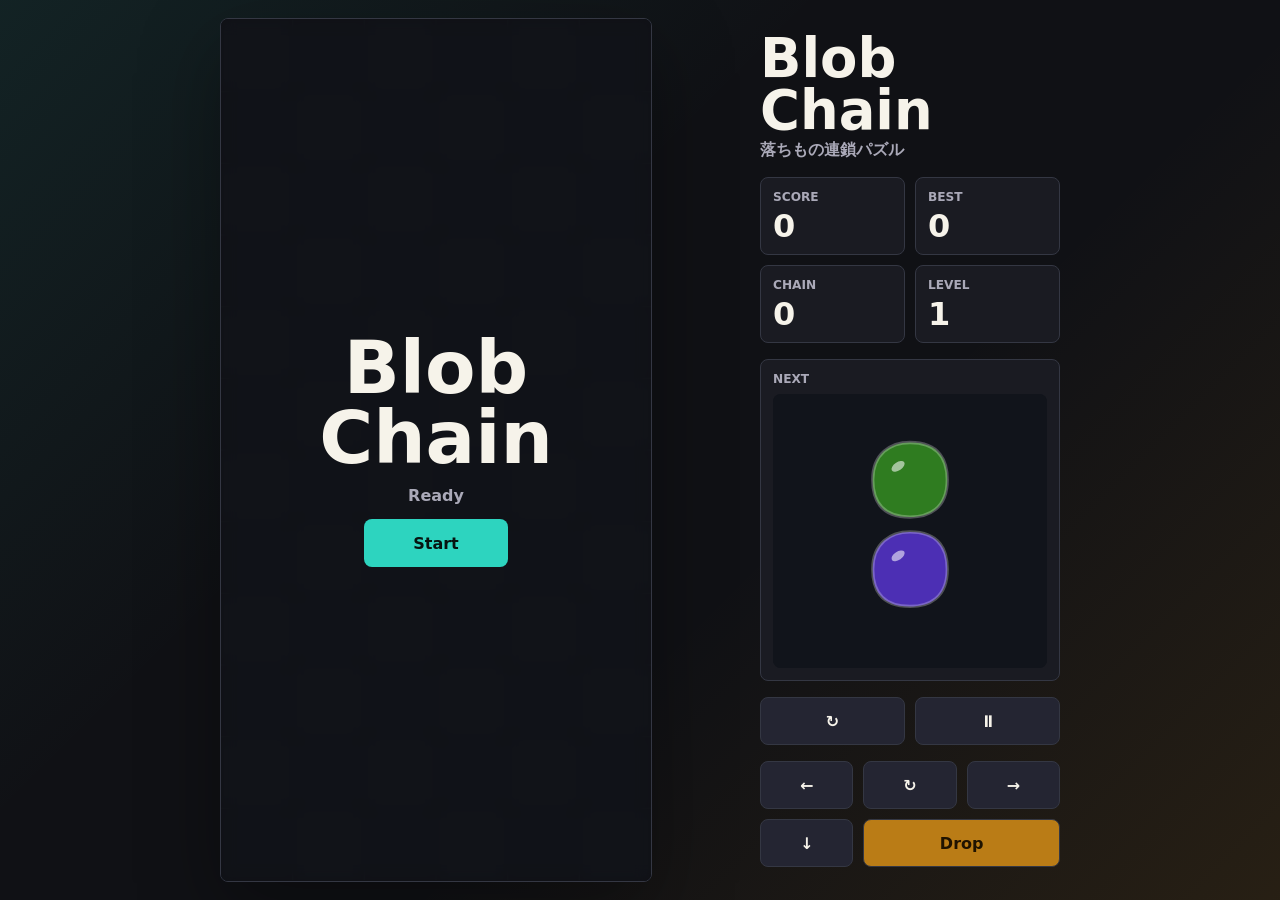
==== index.html @ 13fcfa77 "Create Blob Chain browser game" ====
<!doctype html>
<html lang="ja">
  <head>
    <meta charset="utf-8">
    <meta name="viewport" content="width=device-width, initial-scale=1">
    <title>Blob Chain</title>
    <meta
      name="description"
      content="A browser-based falling color chain puzzle game."
    >
    <link rel="stylesheet" href="styles.css">
  </head>
  <body>
    <main class="app-shell">
      <section class="game-stage" aria-label="Blob Chain play field">
        <canvas id="gameCanvas" width="720" height="1440"></canvas>
        <div id="statusOverlay" class="status-overlay">
          <strong id="statusTitle">Blob Chain</strong>
          <span id="statusText">Ready</span>
          <button class="primary-action" type="button" data-action="start">
            Start
          </button>
        </div>
      </section>

      <aside class="hud" aria-label="Game status">
        <header class="brand">
          <h1>Blob Chain</h1>
          <p>落ちもの連鎖パズル</p>
        </header>

        <section class="stat-grid" aria-label="Score board">
          <div>
            <span>Score</span>
            <strong id="scoreValue">0</strong>
          </div>
          <div>
            <span>Best</span>
            <strong id="bestValue">0</strong>
          </div>
          <div>
            <span>Chain</span>
            <strong id="chainValue">0</strong>
          </div>
          <div>
            <span>Level</span>
            <strong id="levelValue">1</strong>
          </div>
        </section>

        <section class="next-panel" aria-label="Next pair">
          <span>Next</span>
          <canvas id="nextCanvas" width="220" height="220"></canvas>
        </section>

        <section class="tool-row" aria-label="Game actions">
          <button type="button" data-action="restart" title="New game" aria-label="New game">
            &#8635;
          </button>
          <button type="button" data-action="pause" title="Pause" aria-label="Pause">
            &#9208;
          </button>
        </section>

        <section class="touch-pad" aria-label="Touch controls">
          <button type="button" data-action="left" title="Left" aria-label="Left">
            &#8592;
          </button>
          <button type="button" data-action="rotate" title="Rotate" aria-label="Rotate">
            &#8635;
          </button>
          <button type="button" data-action="right" title="Right" aria-label="Right">
            &#8594;
          </button>
          <button type="button" data-action="soft" title="Down" aria-label="Down">
            &#8595;
          </button>
          <button class="wide" type="button" data-action="drop" title="Drop" aria-label="Drop">
            Drop
          </button>
        </section>
      </aside>
    </main>

    <script src="game.js" defer></script>
  </body>
</html>
---- styles.css ----
:root {
  color-scheme: dark;
  --bg: #101115;
  --panel: #1a1b22;
  --panel-strong: #242532;
  --line: #343743;
  --text: #f6f3ea;
  --muted: #aaa9b8;
  --accent: #2dd4bf;
  --accent-2: #f59e0b;
  --danger: #ef476f;
  font-family:
    Inter, ui-sans-serif, system-ui, -apple-system, BlinkMacSystemFont, "Segoe UI",
    sans-serif;
}

* {
  box-sizing: border-box;
}

html,
body {
  min-height: 100%;
}

body {
  margin: 0;
  min-height: 100vh;
  display: grid;
  place-items: center;
  overflow-x: hidden;
  background:
    linear-gradient(135deg, rgba(45, 212, 191, 0.09), transparent 38%),
    linear-gradient(315deg, rgba(245, 158, 11, 0.1), transparent 40%),
    var(--bg);
  color: var(--text);
}

button {
  border: 1px solid var(--line);
  border-radius: 8px;
  background: var(--panel-strong);
  color: var(--text);
  font: inherit;
  font-weight: 800;
  min-height: 48px;
  cursor: pointer;
  transition:
    border-color 140ms ease,
    background 140ms ease,
    transform 140ms ease;
  touch-action: manipulation;
}

button:hover {
  border-color: var(--accent);
  background: #2c2f3d;
}

button:active {
  transform: translateY(1px) scale(0.99);
}

button:focus-visible {
  outline: 3px solid rgba(45, 212, 191, 0.48);
  outline-offset: 2px;
}

.app-shell {
  width: min(1100px, calc(100vw - 28px));
  min-height: min(760px, calc(100vh - 28px));
  display: grid;
  grid-template-columns: minmax(300px, 520px) minmax(230px, 300px);
  gap: 20px;
  align-items: center;
  justify-content: center;
  padding: 16px 0;
}

.game-stage {
  position: relative;
  width: min(520px, 100%, calc((100vh - 36px) / 2));
  aspect-ratio: 6 / 12;
  border: 1px solid var(--line);
  border-radius: 8px;
  overflow: hidden;
  background: #11141b;
  box-shadow: 0 28px 80px rgba(0, 0, 0, 0.34);
}

#gameCanvas {
  display: block;
  width: 100%;
  height: 100%;
}

.status-overlay {
  position: absolute;
  inset: 0;
  display: grid;
  align-content: center;
  justify-items: center;
  gap: 14px;
  padding: 28px;
  background: rgba(16, 17, 21, 0.72);
  backdrop-filter: blur(8px);
  text-align: center;
}

.status-overlay.is-hidden {
  opacity: 0;
  pointer-events: none;
}

.status-overlay strong {
  font-size: clamp(2.2rem, 7vw, 4.6rem);
  line-height: 0.95;
  letter-spacing: 0;
}

.status-overlay span {
  color: var(--muted);
  font-weight: 700;
}

.primary-action {
  min-width: 144px;
  padding: 0 22px;
  background: var(--accent);
  border-color: transparent;
  color: #071411;
}

.primary-action:hover {
  background: #5eead4;
  border-color: transparent;
}

.hud {
  display: grid;
  gap: 16px;
}

.brand {
  display: grid;
  gap: 4px;
}

.brand h1 {
  margin: 0;
  font-size: clamp(2rem, 5vw, 3.4rem);
  line-height: 0.95;
  letter-spacing: 0;
}

.brand p {
  margin: 0;
  color: var(--muted);
  font-weight: 700;
}

.stat-grid {
  display: grid;
  grid-template-columns: repeat(2, minmax(0, 1fr));
  gap: 10px;
}

.stat-grid div,
.next-panel {
  border: 1px solid var(--line);
  border-radius: 8px;
  background: var(--panel);
}

.stat-grid div {
  display: grid;
  gap: 6px;
  min-height: 78px;
  padding: 12px;
}

.stat-grid span,
.next-panel > span {
  color: var(--muted);
  font-size: 0.76rem;
  font-weight: 900;
  text-transform: uppercase;
}

.stat-grid strong {
  align-self: end;
  min-width: 0;
  overflow-wrap: anywhere;
  font-size: clamp(1.4rem, 4vw, 2rem);
  line-height: 1;
}

.next-panel {
  display: grid;
  gap: 8px;
  padding: 12px;
}

#nextCanvas {
  width: 100%;
  height: auto;
  aspect-ratio: 1 / 1;
  border-radius: 8px;
  background: #11141b;
}

.tool-row,
.touch-pad {
  display: grid;
  gap: 10px;
}

.tool-row {
  grid-template-columns: repeat(2, minmax(0, 1fr));
}

.touch-pad {
  grid-template-columns: repeat(3, minmax(0, 1fr));
}

.touch-pad .wide {
  grid-column: span 2;
  background: color-mix(in srgb, var(--accent-2) 72%, var(--panel-strong));
  color: #1f1300;
}

@media (max-width: 820px) {
  body {
    align-items: start;
  }

  .app-shell {
    width: min(100vw - 20px, 560px);
    min-height: auto;
    grid-template-columns: 1fr;
    gap: 14px;
    padding: 10px 0 18px;
  }

  .game-stage {
    justify-self: center;
    width: min(100%, 420px, calc(72vh / 2));
  }

  .hud {
    grid-template-columns: 1fr 1fr;
    align-items: start;
  }

  .brand,
  .next-panel,
  .touch-pad {
    grid-column: 1 / -1;
  }
}

@media (max-width: 460px) {
  .app-shell {
    width: calc(100vw - 14px);
  }

  .hud {
    grid-template-columns: 1fr;
  }

  .stat-grid {
    grid-template-columns: repeat(4, minmax(0, 1fr));
    gap: 6px;
  }

  .stat-grid div {
    min-height: 66px;
    padding: 9px;
  }

  .stat-grid strong {
    font-size: 1.18rem;
  }
}
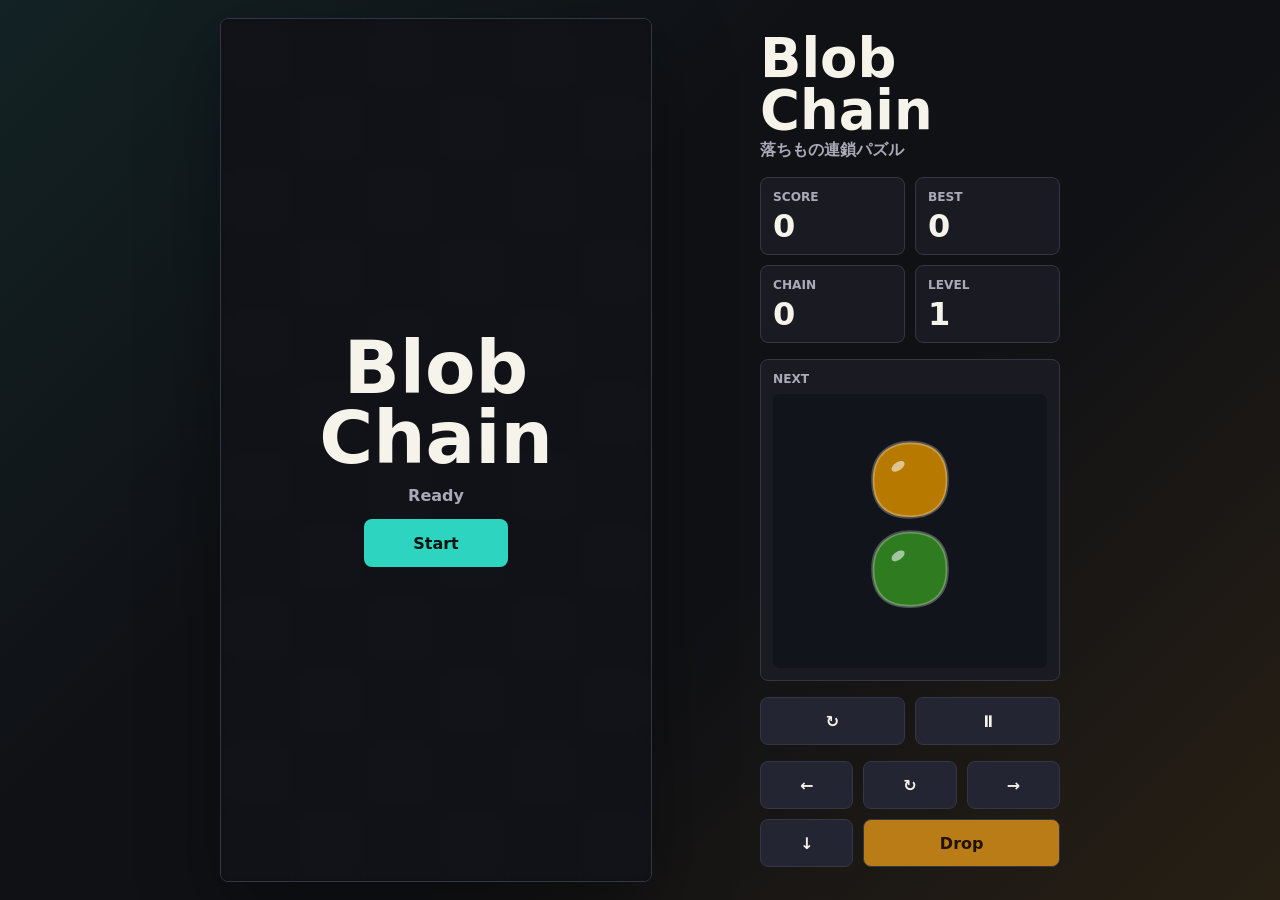
==== commit 3354cdbf: "Add favicon for deployed game" ====
--- a/index.html
+++ b/index.html
@@ -7,6 +7,10 @@
     <meta
       name="description"
       content="A browser-based falling color chain puzzle game."
+    >
+    <link
+      rel="icon"
+      href="data:image/svg+xml,%3Csvg xmlns='http://www.w3.org/2000/svg' viewBox='0 0 64 64'%3E%3Ccircle cx='32' cy='32' r='26' fill='%232dd4bf'/%3E%3Ccircle cx='23' cy='22' r='7' fill='%23fff' fill-opacity='.7'/%3E%3C/svg%3E"
     >
     <link rel="stylesheet" href="styles.css">
   </head>
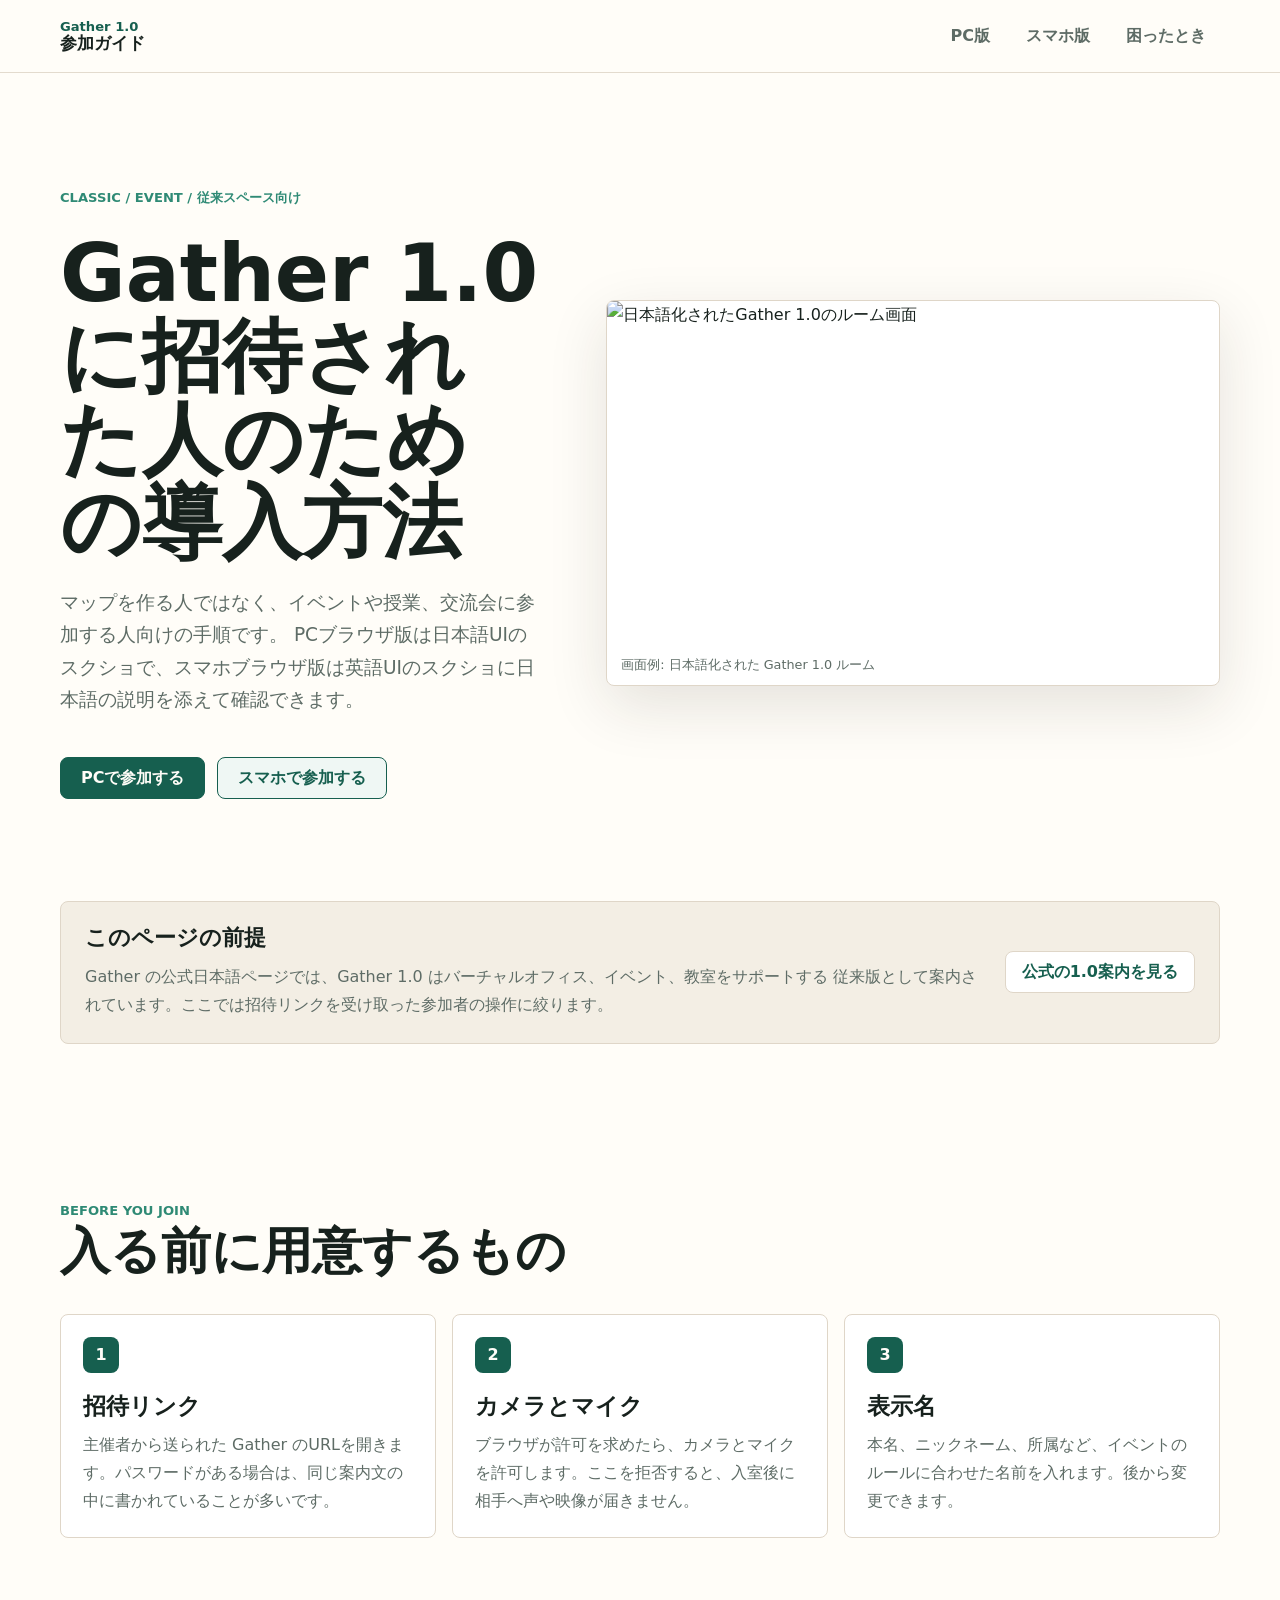
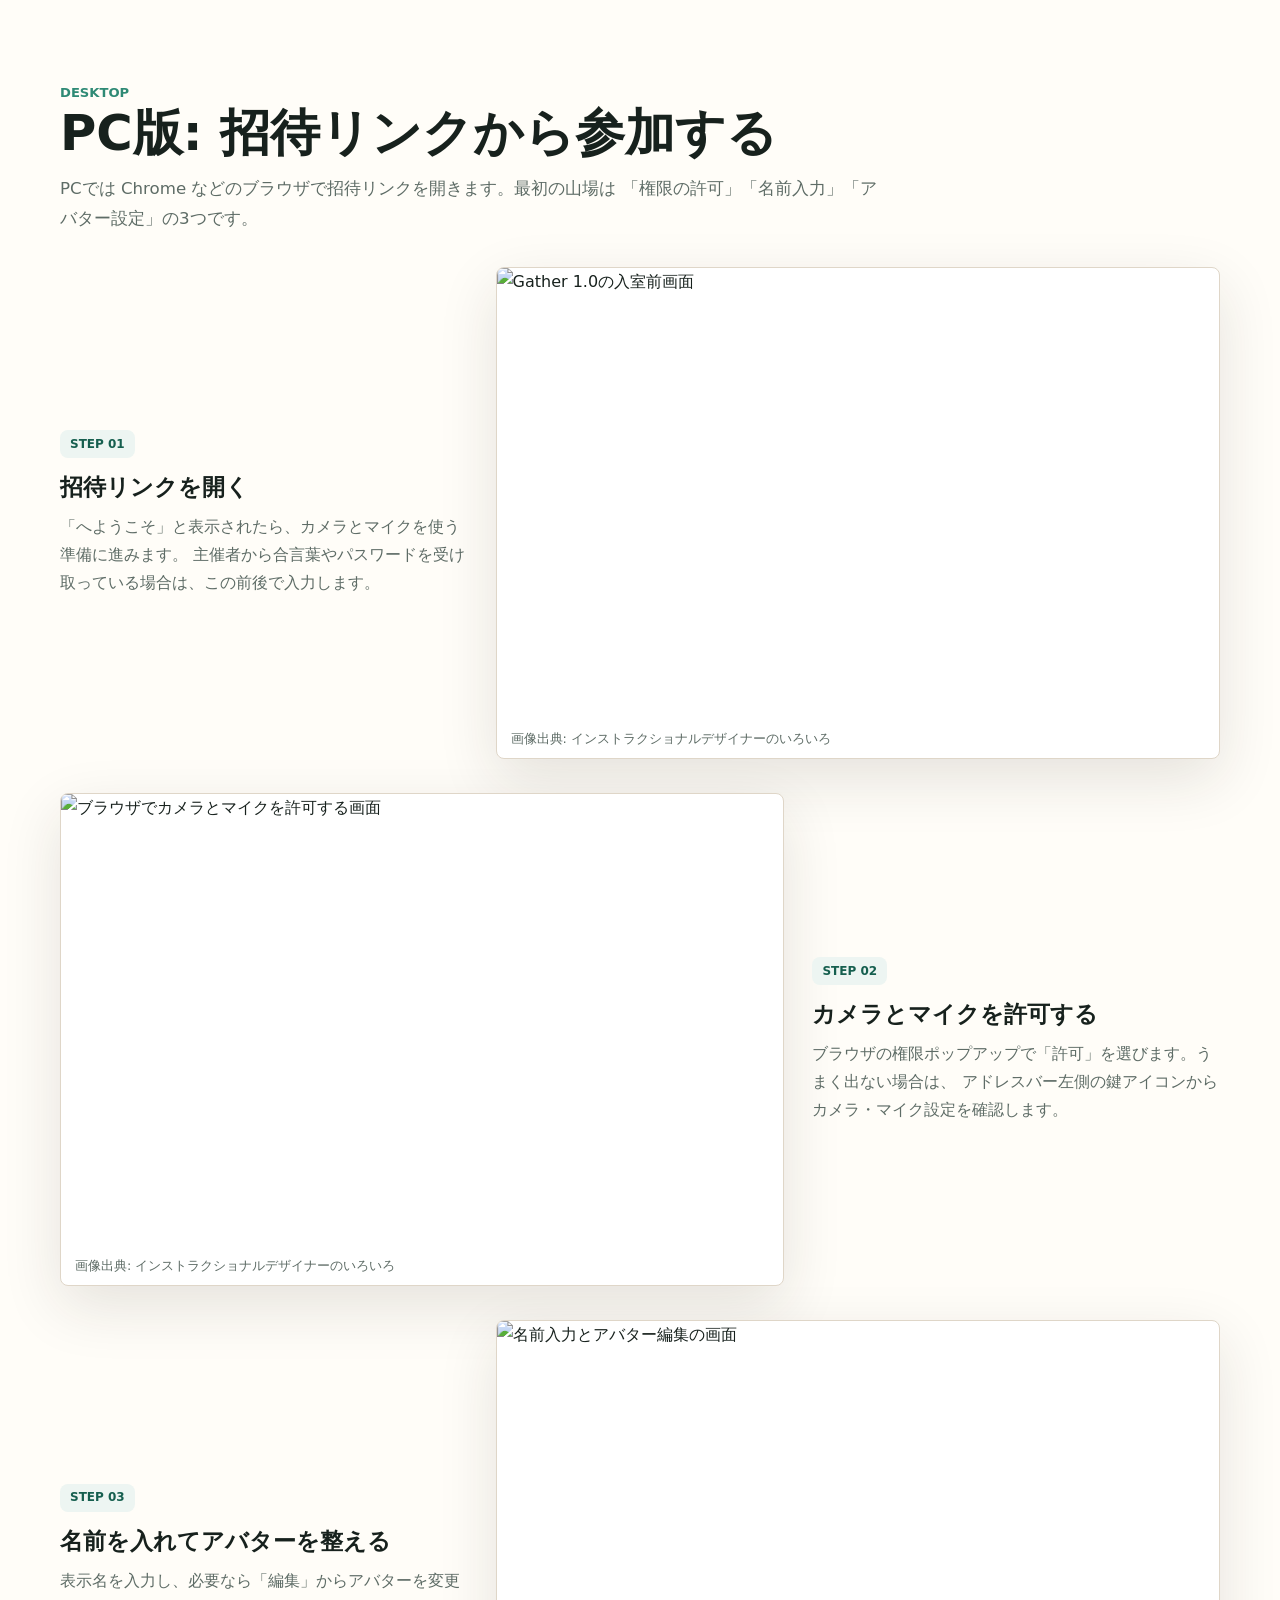
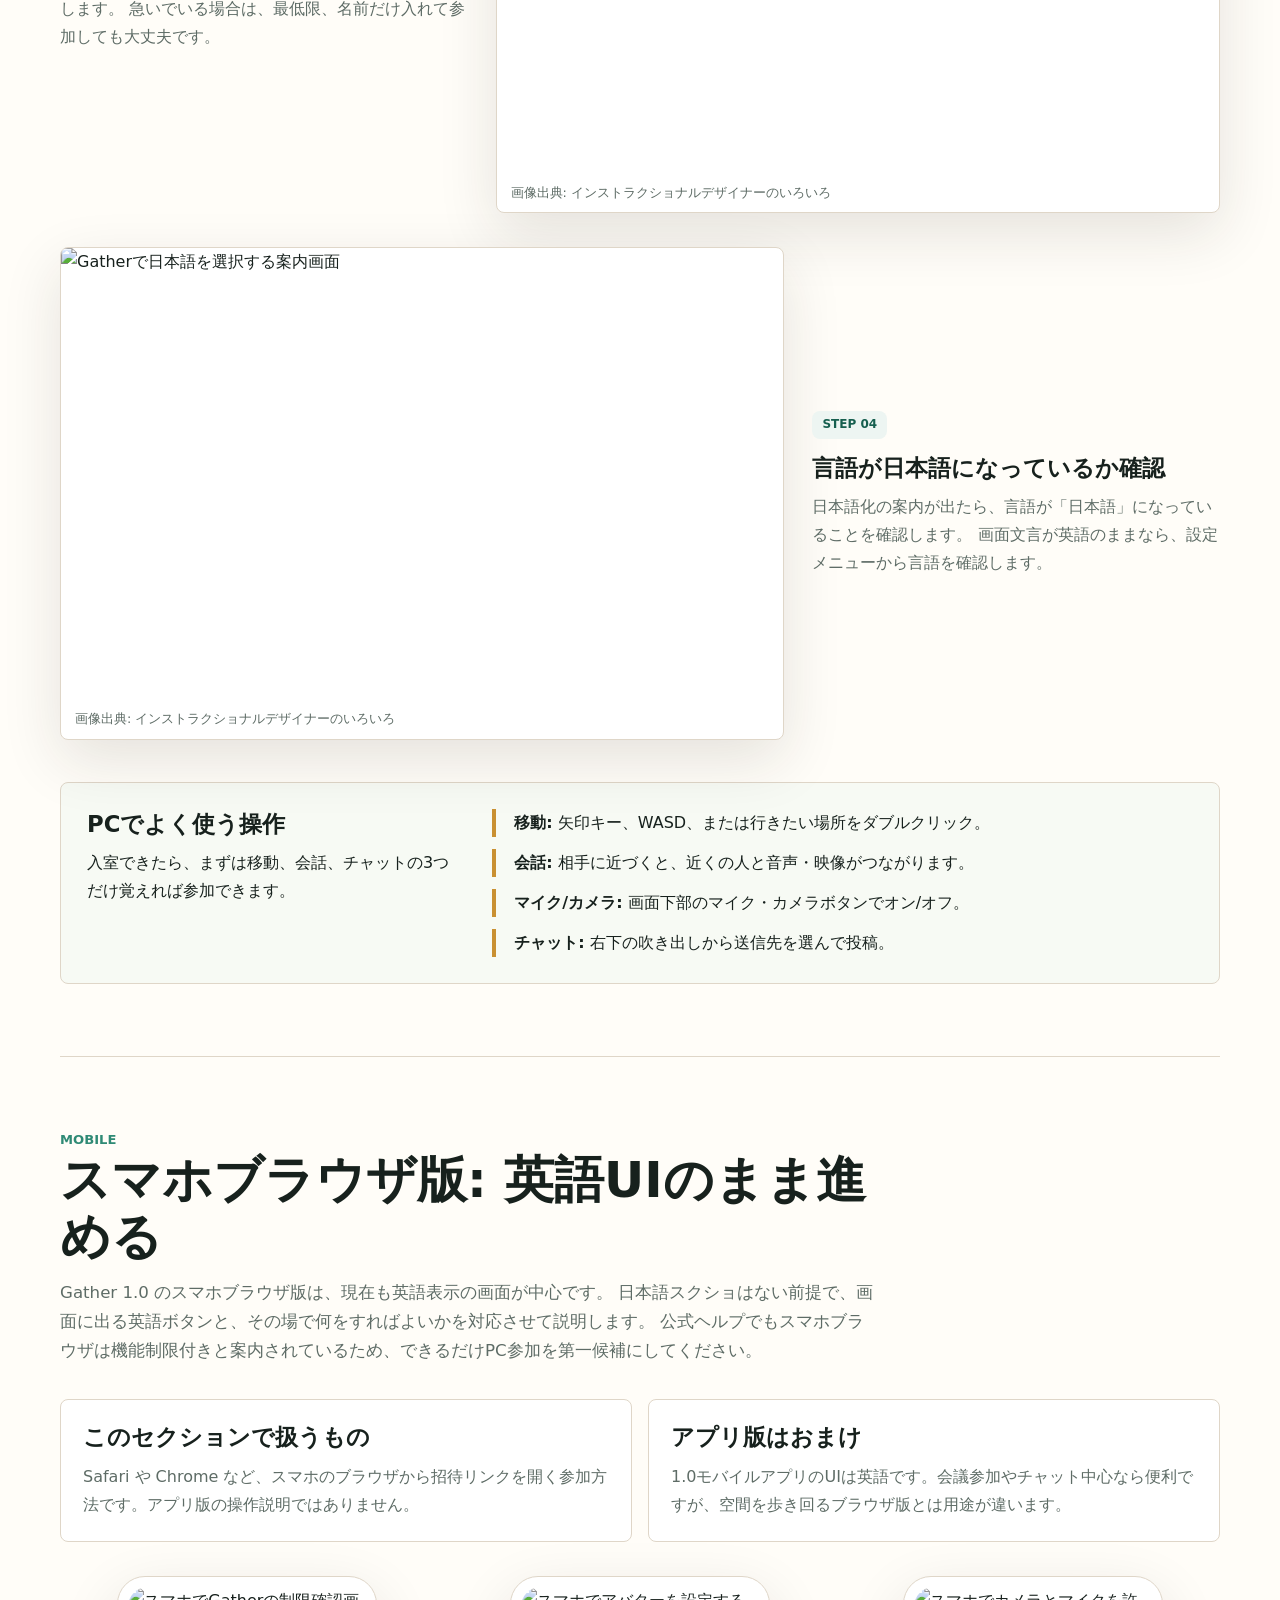
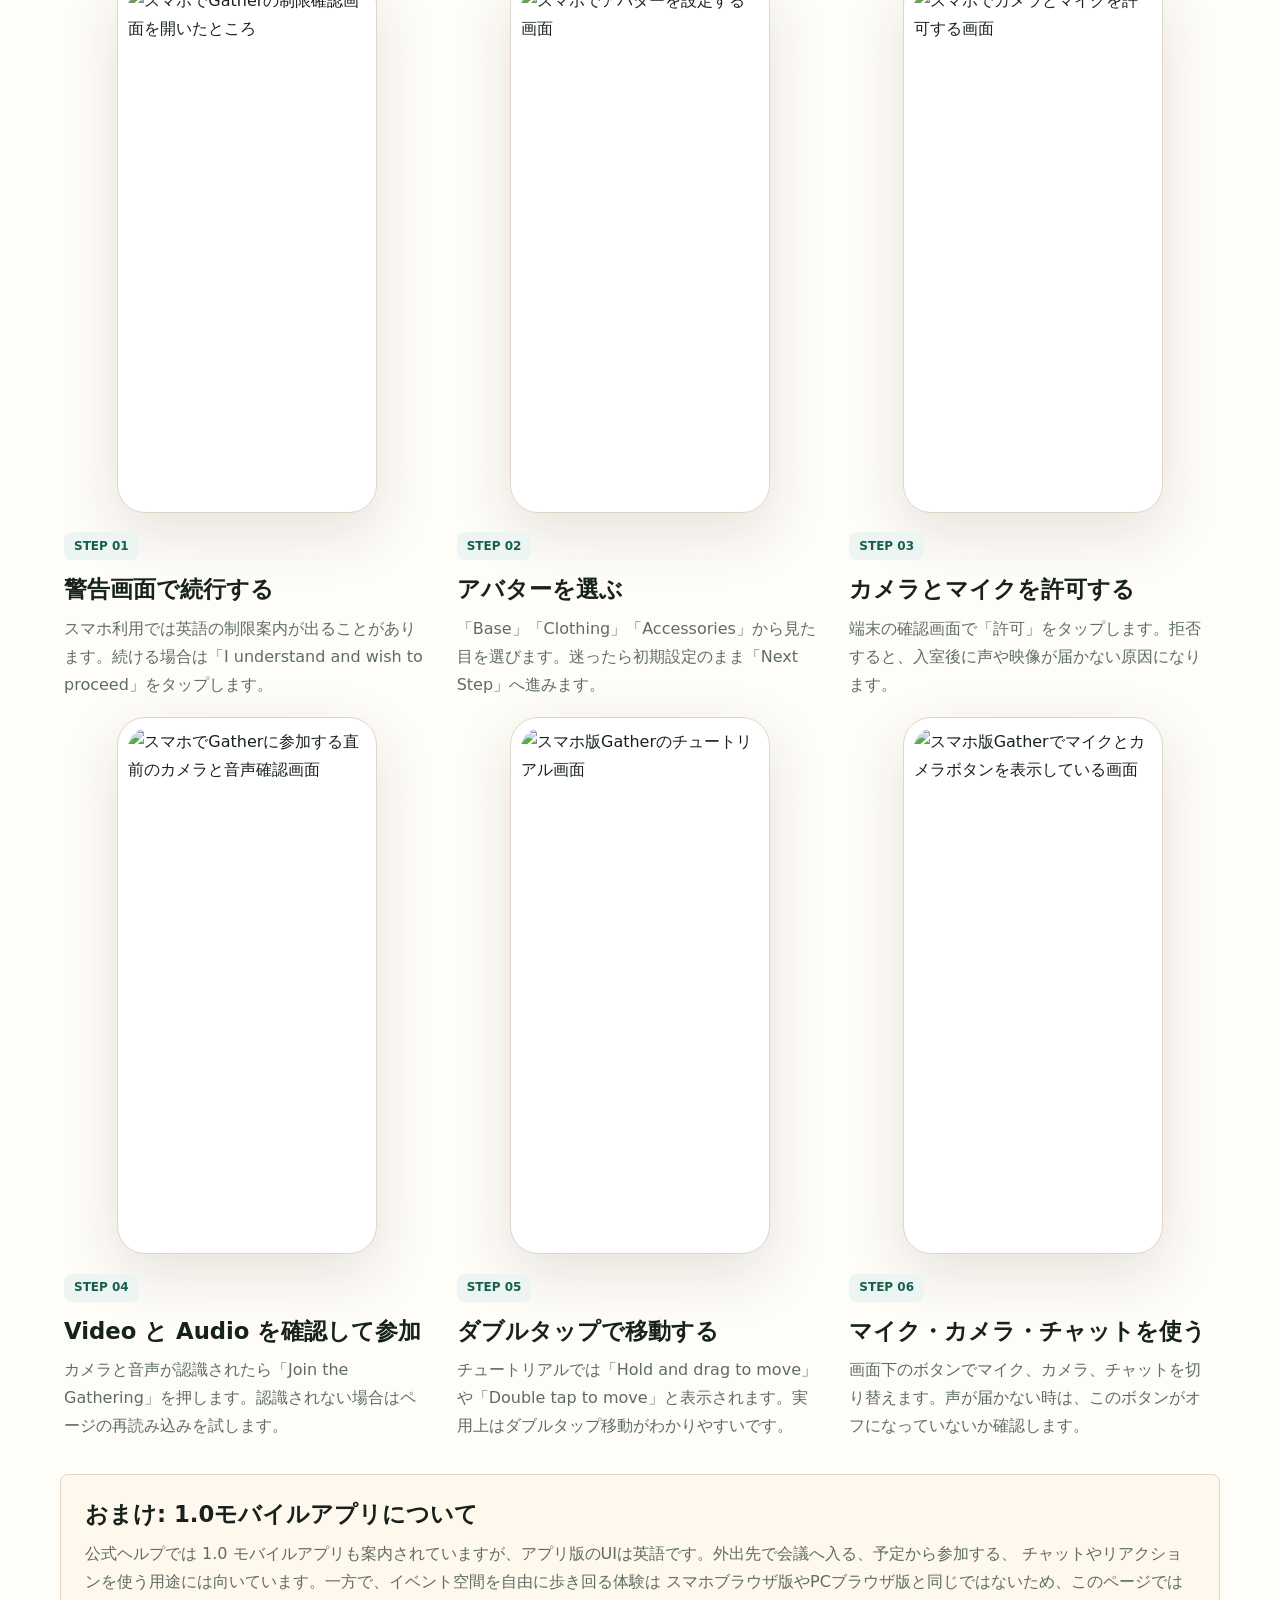
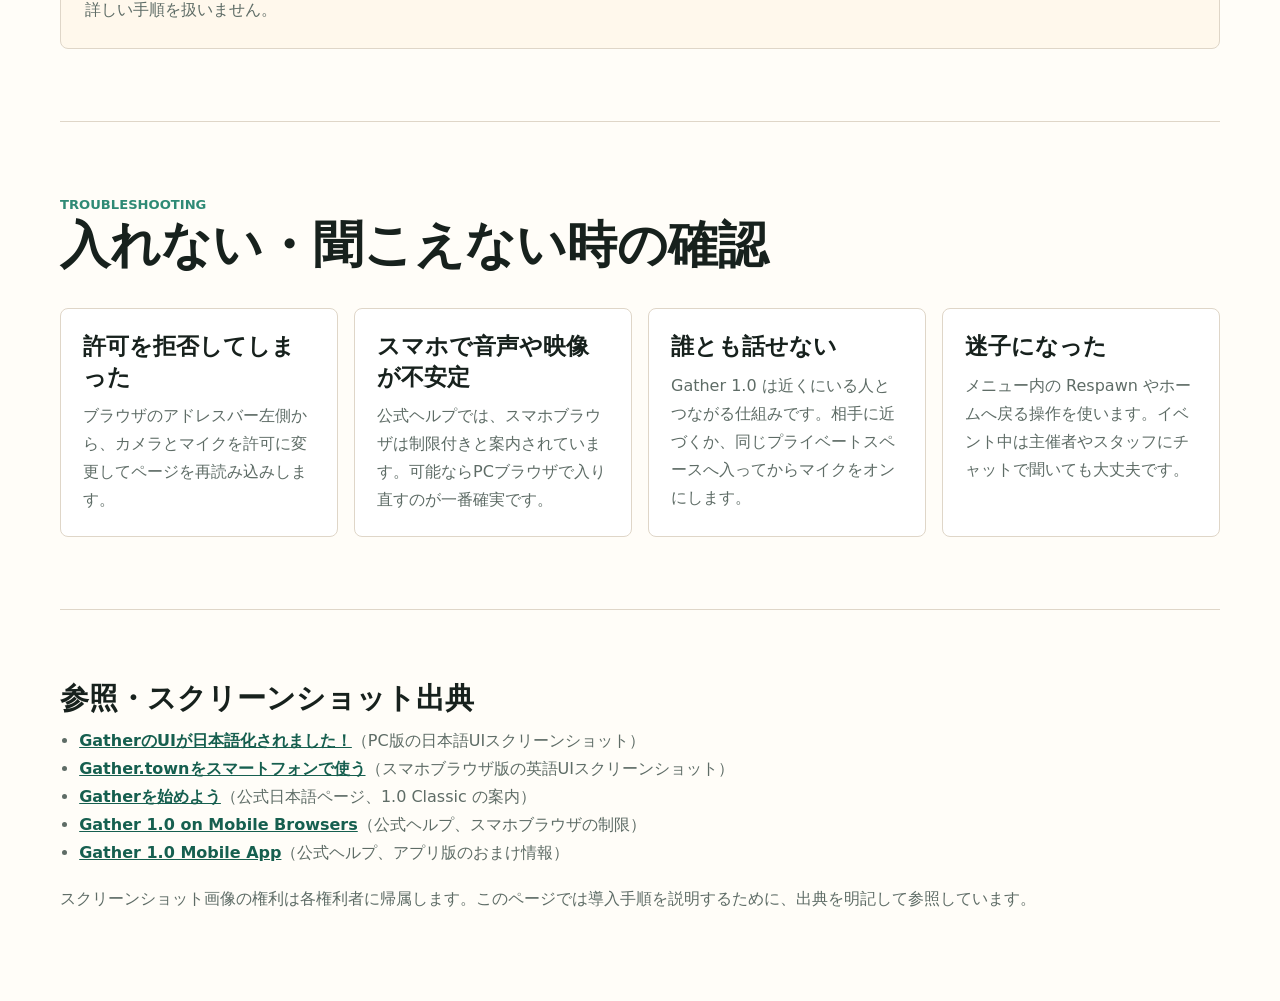
==== commit 61e08e71: "Create Gather 1.0 participant guide" ====
--- a/index.html
+++ b/index.html
@@ -3,89 +3,319 @@
   <head>
     <meta charset="utf-8">
     <meta name="viewport" content="width=device-width, initial-scale=1">
-    <title>Blob Chain</title>
+    <title>Gather 1.0 参加者向け導入ガイド</title>
     <meta
       name="description"
-      content="A browser-based falling color chain puzzle game."
+      content="Gather 1.0 Classic に招待された参加者向けに、PCブラウザ版とスマホブラウザ版の入り方、カメラ・マイク許可、アバター設定、基本操作を解説します。"
     >
     <link
       rel="icon"
-      href="data:image/svg+xml,%3Csvg xmlns='http://www.w3.org/2000/svg' viewBox='0 0 64 64'%3E%3Ccircle cx='32' cy='32' r='26' fill='%232dd4bf'/%3E%3Ccircle cx='23' cy='22' r='7' fill='%23fff' fill-opacity='.7'/%3E%3C/svg%3E"
+      href="data:image/svg+xml,%3Csvg xmlns='http://www.w3.org/2000/svg' viewBox='0 0 64 64'%3E%3Crect width='64' height='64' rx='14' fill='%23165f4f'/%3E%3Cpath d='M16 42h32V22H16v20Zm7-13h18v4H23v-4Zm0 8h11v4H23v-4Z' fill='%23f7f1df'/%3E%3C/svg%3E"
     >
     <link rel="stylesheet" href="styles.css">
   </head>
   <body>
-    <main class="app-shell">
-      <section class="game-stage" aria-label="Blob Chain play field">
-        <canvas id="gameCanvas" width="720" height="1440"></canvas>
-        <div id="statusOverlay" class="status-overlay">
-          <strong id="statusTitle">Blob Chain</strong>
-          <span id="statusText">Ready</span>
-          <button class="primary-action" type="button" data-action="start">
-            Start
-          </button>
-        </div>
-      </section>
-
-      <aside class="hud" aria-label="Game status">
-        <header class="brand">
-          <h1>Blob Chain</h1>
-          <p>落ちもの連鎖パズル</p>
-        </header>
-
-        <section class="stat-grid" aria-label="Score board">
+    <header class="site-header">
+      <nav class="nav" aria-label="ページ内メニュー">
+        <a class="brand" href="#top" aria-label="Gather 1.0 参加者向け導入ガイド">
+          <span>Gather 1.0</span>
+          <strong>参加ガイド</strong>
+        </a>
+        <div class="nav-links">
+          <a href="#pc">PC版</a>
+          <a href="#mobile">スマホ版</a>
+          <a href="#trouble">困ったとき</a>
+        </div>
+      </nav>
+    </header>
+
+    <main id="top">
+      <section class="hero">
+        <div class="hero-copy">
+          <p class="eyebrow">Classic / Event / 従来スペース向け</p>
+          <h1>Gather 1.0 に招待された人のための導入方法</h1>
+          <p class="lead">
+            マップを作る人ではなく、イベントや授業、交流会に参加する人向けの手順です。
+            PCブラウザ版は日本語UIのスクショで、スマホブラウザ版は英語UIのスクショに日本語の説明を添えて確認できます。
+          </p>
+          <div class="hero-actions" aria-label="主要セクション">
+            <a class="button primary" href="#pc">PCで参加する</a>
+            <a class="button secondary" href="#mobile">スマホで参加する</a>
+          </div>
+        </div>
+
+        <figure class="hero-visual">
+          <img
+            src="https://suzukis.info/wp-content/uploads/2023/06/gatherjp006-1024x579.png"
+            alt="日本語化されたGather 1.0のルーム画面"
+          >
+          <figcaption>
+            画面例: 日本語化された Gather 1.0 ルーム
+          </figcaption>
+        </figure>
+      </section>
+
+      <section class="notice-band" aria-label="このページの前提">
+        <div>
+          <h2>このページの前提</h2>
+          <p>
+            Gather の公式日本語ページでは、Gather 1.0 はバーチャルオフィス、イベント、教室をサポートする
+            従来版として案内されています。ここでは招待リンクを受け取った参加者の操作に絞ります。
+          </p>
+        </div>
+        <a href="https://www.gather.town/ja/get-started" target="_blank" rel="noreferrer">
+          公式の1.0案内を見る
+        </a>
+      </section>
+
+      <section class="prep">
+        <div class="section-heading">
+          <p class="eyebrow">Before You Join</p>
+          <h2>入る前に用意するもの</h2>
+        </div>
+        <div class="prep-grid">
+          <article>
+            <span class="step-number">1</span>
+            <h3>招待リンク</h3>
+            <p>主催者から送られた Gather のURLを開きます。パスワードがある場合は、同じ案内文の中に書かれていることが多いです。</p>
+          </article>
+          <article>
+            <span class="step-number">2</span>
+            <h3>カメラとマイク</h3>
+            <p>ブラウザが許可を求めたら、カメラとマイクを許可します。ここを拒否すると、入室後に相手へ声や映像が届きません。</p>
+          </article>
+          <article>
+            <span class="step-number">3</span>
+            <h3>表示名</h3>
+            <p>本名、ニックネーム、所属など、イベントのルールに合わせた名前を入れます。後から変更できます。</p>
+          </article>
+        </div>
+      </section>
+
+      <section id="pc" class="guide-section">
+        <div class="section-heading">
+          <p class="eyebrow">Desktop</p>
+          <h2>PC版: 招待リンクから参加する</h2>
+          <p>
+            PCでは Chrome などのブラウザで招待リンクを開きます。最初の山場は
+            「権限の許可」「名前入力」「アバター設定」の3つです。
+          </p>
+        </div>
+
+        <div class="timeline">
+          <article class="shot-card">
+            <div class="shot-copy">
+              <span class="tag">STEP 01</span>
+              <h3>招待リンクを開く</h3>
+              <p>
+                「へようこそ」と表示されたら、カメラとマイクを使う準備に進みます。
+                主催者から合言葉やパスワードを受け取っている場合は、この前後で入力します。
+              </p>
+            </div>
+            <figure>
+              <img src="https://suzukis.info/wp-content/uploads/2023/06/gatherjp001-1024x786.png" alt="Gather 1.0の入室前画面">
+              <figcaption>画像出典: インストラクショナルデザイナーのいろいろ</figcaption>
+            </figure>
+          </article>
+
+          <article class="shot-card reverse">
+            <div class="shot-copy">
+              <span class="tag">STEP 02</span>
+              <h3>カメラとマイクを許可する</h3>
+              <p>
+                ブラウザの権限ポップアップで「許可」を選びます。うまく出ない場合は、
+                アドレスバー左側の鍵アイコンからカメラ・マイク設定を確認します。
+              </p>
+            </div>
+            <figure>
+              <img src="https://suzukis.info/wp-content/uploads/2023/06/gatherjp002-2-1024x738.png" alt="ブラウザでカメラとマイクを許可する画面">
+              <figcaption>画像出典: インストラクショナルデザイナーのいろいろ</figcaption>
+            </figure>
+          </article>
+
+          <article class="shot-card">
+            <div class="shot-copy">
+              <span class="tag">STEP 03</span>
+              <h3>名前を入れてアバターを整える</h3>
+              <p>
+                表示名を入力し、必要なら「編集」からアバターを変更します。
+                急いでいる場合は、最低限、名前だけ入れて参加しても大丈夫です。
+              </p>
+            </div>
+            <figure>
+              <img src="https://suzukis.info/wp-content/uploads/2023/06/gatherjp003-1024x888.png" alt="名前入力とアバター編集の画面">
+              <figcaption>画像出典: インストラクショナルデザイナーのいろいろ</figcaption>
+            </figure>
+          </article>
+
+          <article class="shot-card reverse">
+            <div class="shot-copy">
+              <span class="tag">STEP 04</span>
+              <h3>言語が日本語になっているか確認</h3>
+              <p>
+                日本語化の案内が出たら、言語が「日本語」になっていることを確認します。
+                画面文言が英語のままなら、設定メニューから言語を確認します。
+              </p>
+            </div>
+            <figure>
+              <img src="https://suzukis.info/wp-content/uploads/2023/06/gatherjp005-1024x519.png" alt="Gatherで日本語を選択する案内画面">
+              <figcaption>画像出典: インストラクショナルデザイナーのいろいろ</figcaption>
+            </figure>
+          </article>
+        </div>
+
+        <div class="operation-panel">
           <div>
-            <span>Score</span>
-            <strong id="scoreValue">0</strong>
+            <h3>PCでよく使う操作</h3>
+            <p>入室できたら、まずは移動、会話、チャットの3つだけ覚えれば参加できます。</p>
           </div>
-          <div>
-            <span>Best</span>
-            <strong id="bestValue">0</strong>
-          </div>
-          <div>
-            <span>Chain</span>
-            <strong id="chainValue">0</strong>
-          </div>
-          <div>
-            <span>Level</span>
-            <strong id="levelValue">1</strong>
-          </div>
-        </section>
-
-        <section class="next-panel" aria-label="Next pair">
-          <span>Next</span>
-          <canvas id="nextCanvas" width="220" height="220"></canvas>
-        </section>
-
-        <section class="tool-row" aria-label="Game actions">
-          <button type="button" data-action="restart" title="New game" aria-label="New game">
-            &#8635;
-          </button>
-          <button type="button" data-action="pause" title="Pause" aria-label="Pause">
-            &#9208;
-          </button>
-        </section>
-
-        <section class="touch-pad" aria-label="Touch controls">
-          <button type="button" data-action="left" title="Left" aria-label="Left">
-            &#8592;
-          </button>
-          <button type="button" data-action="rotate" title="Rotate" aria-label="Rotate">
-            &#8635;
-          </button>
-          <button type="button" data-action="right" title="Right" aria-label="Right">
-            &#8594;
-          </button>
-          <button type="button" data-action="soft" title="Down" aria-label="Down">
-            &#8595;
-          </button>
-          <button class="wide" type="button" data-action="drop" title="Drop" aria-label="Drop">
-            Drop
-          </button>
-        </section>
-      </aside>
+          <ul class="check-list">
+            <li><strong>移動:</strong> 矢印キー、WASD、または行きたい場所をダブルクリック。</li>
+            <li><strong>会話:</strong> 相手に近づくと、近くの人と音声・映像がつながります。</li>
+            <li><strong>マイク/カメラ:</strong> 画面下部のマイク・カメラボタンでオン/オフ。</li>
+            <li><strong>チャット:</strong> 右下の吹き出しから送信先を選んで投稿。</li>
+          </ul>
+        </div>
+      </section>
+
+      <section id="mobile" class="guide-section mobile-section">
+        <div class="section-heading">
+          <p class="eyebrow">Mobile</p>
+          <h2>スマホブラウザ版: 英語UIのまま進める</h2>
+          <p>
+            Gather 1.0 のスマホブラウザ版は、現在も英語表示の画面が中心です。
+            日本語スクショはない前提で、画面に出る英語ボタンと、その場で何をすればよいかを対応させて説明します。
+            公式ヘルプでもスマホブラウザは機能制限付きと案内されているため、できるだけPC参加を第一候補にしてください。
+          </p>
+        </div>
+
+        <div class="mobile-choice">
+          <article>
+            <h3>このセクションで扱うもの</h3>
+            <p>Safari や Chrome など、スマホのブラウザから招待リンクを開く参加方法です。アプリ版の操作説明ではありません。</p>
+          </article>
+          <article>
+            <h3>アプリ版はおまけ</h3>
+            <p>1.0モバイルアプリのUIは英語です。会議参加やチャット中心なら便利ですが、空間を歩き回るブラウザ版とは用途が違います。</p>
+          </article>
+        </div>
+
+        <div class="phone-grid">
+          <article class="phone-card">
+            <figure class="phone-frame">
+              <img src="https://suzukis.info/wp-content/uploads/2022/02/gather-mph001-473x1024.jpg" alt="スマホでGatherの制限確認画面を開いたところ">
+            </figure>
+            <div>
+              <span class="tag">STEP 01</span>
+              <h3>警告画面で続行する</h3>
+              <p>スマホ利用では英語の制限案内が出ることがあります。続ける場合は「I understand and wish to proceed」をタップします。</p>
+            </div>
+          </article>
+
+          <article class="phone-card">
+            <figure class="phone-frame">
+              <img src="https://suzukis.info/wp-content/uploads/2022/02/gather-mph003-473x1024.jpg" alt="スマホでアバターを設定する画面">
+            </figure>
+            <div>
+              <span class="tag">STEP 02</span>
+              <h3>アバターを選ぶ</h3>
+              <p>「Base」「Clothing」「Accessories」から見た目を選びます。迷ったら初期設定のまま「Next Step」へ進みます。</p>
+            </div>
+          </article>
+
+          <article class="phone-card">
+            <figure class="phone-frame">
+              <img src="https://suzukis.info/wp-content/uploads/2022/02/gather-mph005-473x1024.jpg" alt="スマホでカメラとマイクを許可する画面">
+            </figure>
+            <div>
+              <span class="tag">STEP 03</span>
+              <h3>カメラとマイクを許可する</h3>
+              <p>端末の確認画面で「許可」をタップします。拒否すると、入室後に声や映像が届かない原因になります。</p>
+            </div>
+          </article>
+
+          <article class="phone-card">
+            <figure class="phone-frame">
+              <img src="https://suzukis.info/wp-content/uploads/2022/02/gather-mph007-473x1024.jpg" alt="スマホでGatherに参加する直前のカメラと音声確認画面">
+            </figure>
+            <div>
+              <span class="tag">STEP 04</span>
+              <h3>Video と Audio を確認して参加</h3>
+              <p>カメラと音声が認識されたら「Join the Gathering」を押します。認識されない場合はページの再読み込みを試します。</p>
+            </div>
+          </article>
+
+          <article class="phone-card">
+            <figure class="phone-frame">
+              <img src="https://suzukis.info/wp-content/uploads/2022/02/gather-mph009-473x1024.jpg" alt="スマホ版Gatherのチュートリアル画面">
+            </figure>
+            <div>
+              <span class="tag">STEP 05</span>
+              <h3>ダブルタップで移動する</h3>
+              <p>チュートリアルでは「Hold and drag to move」や「Double tap to move」と表示されます。実用上はダブルタップ移動がわかりやすいです。</p>
+            </div>
+          </article>
+
+          <article class="phone-card">
+            <figure class="phone-frame">
+              <img src="https://suzukis.info/wp-content/uploads/2022/02/gather-mph0010-473x1024.jpg" alt="スマホ版Gatherでマイクとカメラボタンを表示している画面">
+            </figure>
+            <div>
+              <span class="tag">STEP 06</span>
+              <h3>マイク・カメラ・チャットを使う</h3>
+              <p>画面下のボタンでマイク、カメラ、チャットを切り替えます。声が届かない時は、このボタンがオフになっていないか確認します。</p>
+            </div>
+          </article>
+        </div>
+
+        <aside class="app-note" aria-label="モバイルアプリ補足">
+          <h3>おまけ: 1.0モバイルアプリについて</h3>
+          <p>
+            公式ヘルプでは 1.0 モバイルアプリも案内されていますが、アプリ版のUIは英語です。外出先で会議へ入る、予定から参加する、
+            チャットやリアクションを使う用途には向いています。一方で、イベント空間を自由に歩き回る体験は
+            スマホブラウザ版やPCブラウザ版と同じではないため、このページでは詳しい手順を扱いません。
+          </p>
+        </aside>
+      </section>
+
+      <section id="trouble" class="guide-section trouble">
+        <div class="section-heading">
+          <p class="eyebrow">Troubleshooting</p>
+          <h2>入れない・聞こえない時の確認</h2>
+        </div>
+        <div class="trouble-grid">
+          <article>
+            <h3>許可を拒否してしまった</h3>
+            <p>ブラウザのアドレスバー左側から、カメラとマイクを許可に変更してページを再読み込みします。</p>
+          </article>
+          <article>
+            <h3>スマホで音声や映像が不安定</h3>
+            <p>公式ヘルプでは、スマホブラウザは制限付きと案内されています。可能ならPCブラウザで入り直すのが一番確実です。</p>
+          </article>
+          <article>
+            <h3>誰とも話せない</h3>
+            <p>Gather 1.0 は近くにいる人とつながる仕組みです。相手に近づくか、同じプライベートスペースへ入ってからマイクをオンにします。</p>
+          </article>
+          <article>
+            <h3>迷子になった</h3>
+            <p>メニュー内の Respawn やホームへ戻る操作を使います。イベント中は主催者やスタッフにチャットで聞いても大丈夫です。</p>
+          </article>
+        </div>
+      </section>
+
+      <section class="sources">
+        <h2>参照・スクリーンショット出典</h2>
+        <ul>
+          <li><a href="https://suzukis.info/2023/06/20/gather-jp/" target="_blank" rel="noreferrer">GatherのUIが日本語化されました！</a>（PC版の日本語UIスクリーンショット）</li>
+          <li><a href="https://suzukis.info/2022/03/09/gather-town-android/" target="_blank" rel="noreferrer">Gather.townをスマートフォンで使う</a>（スマホブラウザ版の英語UIスクリーンショット）</li>
+          <li><a href="https://www.gather.town/ja/get-started" target="_blank" rel="noreferrer">Gatherを始めよう</a>（公式日本語ページ、1.0 Classic の案内）</li>
+          <li><a href="https://support.gather.town/articles/7619450362-gather-1-0-on-mobile-browsers" target="_blank" rel="noreferrer">Gather 1.0 on Mobile Browsers</a>（公式ヘルプ、スマホブラウザの制限）</li>
+          <li><a href="https://support.gather.town/articles/7408975524-gather-1-0-mobile-app" target="_blank" rel="noreferrer">Gather 1.0 Mobile App</a>（公式ヘルプ、アプリ版のおまけ情報）</li>
+        </ul>
+        <p>
+          スクリーンショット画像の権利は各権利者に帰属します。このページでは導入手順を説明するために、出典を明記して参照しています。
+        </p>
+      </section>
     </main>
-
-    <script src="game.js" defer></script>
   </body>
 </html>
--- a/styles.css
+++ b/styles.css
@@ -1,284 +1,566 @@
 :root {
-  color-scheme: dark;
-  --bg: #101115;
-  --panel: #1a1b22;
-  --panel-strong: #242532;
-  --line: #343743;
-  --text: #f6f3ea;
-  --muted: #aaa9b8;
-  --accent: #2dd4bf;
-  --accent-2: #f59e0b;
-  --danger: #ef476f;
+  color-scheme: light;
+  --ink: #17211d;
+  --muted: #5e6c66;
+  --soft: #f3eee4;
+  --paper: #fffdf8;
+  --panel: #ffffff;
+  --line: #dfd6c8;
+  --green: #165f4f;
+  --green-2: #2f8a75;
+  --gold: #c99032;
+  --clay: #c05f42;
+  --shadow: 0 20px 60px rgba(41, 33, 23, 0.12);
   font-family:
-    Inter, ui-sans-serif, system-ui, -apple-system, BlinkMacSystemFont, "Segoe UI",
-    sans-serif;
+    "Noto Sans JP", "Hiragino Kaku Gothic ProN", "Yu Gothic", Meiryo,
+    system-ui, sans-serif;
 }
 
 * {
   box-sizing: border-box;
 }
 
-html,
-body {
-  min-height: 100%;
+html {
+  scroll-behavior: smooth;
 }
 
 body {
   margin: 0;
-  min-height: 100vh;
-  display: grid;
-  place-items: center;
-  overflow-x: hidden;
-  background:
-    linear-gradient(135deg, rgba(45, 212, 191, 0.09), transparent 38%),
-    linear-gradient(315deg, rgba(245, 158, 11, 0.1), transparent 40%),
-    var(--bg);
-  color: var(--text);
-}
-
-button {
+  background: var(--paper);
+  color: var(--ink);
+  line-height: 1.75;
+}
+
+img {
+  display: block;
+  max-width: 100%;
+}
+
+a {
+  color: inherit;
+}
+
+.site-header {
+  position: sticky;
+  top: 0;
+  z-index: 20;
+  border-bottom: 1px solid rgba(223, 214, 200, 0.86);
+  background: rgba(255, 253, 248, 0.9);
+  backdrop-filter: blur(16px);
+}
+
+.nav {
+  width: min(1160px, calc(100% - 32px));
+  min-height: 72px;
+  margin: 0 auto;
+  display: flex;
+  align-items: center;
+  justify-content: space-between;
+  gap: 20px;
+}
+
+.brand {
+  display: inline-grid;
+  gap: 0;
+  text-decoration: none;
+  line-height: 1.15;
+}
+
+.brand span {
+  color: var(--green);
+  font-size: 0.82rem;
+  font-weight: 900;
+  letter-spacing: 0;
+}
+
+.brand strong {
+  font-size: 1.05rem;
+}
+
+.nav-links {
+  display: flex;
+  gap: 8px;
+  flex-wrap: wrap;
+  justify-content: end;
+}
+
+.nav-links a,
+.button,
+.notice-band a {
+  min-height: 42px;
+  display: inline-flex;
+  align-items: center;
+  justify-content: center;
+  border-radius: 8px;
+  text-decoration: none;
+  font-weight: 800;
+}
+
+.nav-links a {
+  padding: 0 14px;
+  color: var(--muted);
+}
+
+.nav-links a:hover {
+  color: var(--green);
+  background: #edf5f2;
+}
+
+main {
+  overflow: hidden;
+}
+
+.hero,
+.prep,
+.guide-section,
+.sources {
+  width: min(1160px, calc(100% - 32px));
+  margin: 0 auto;
+}
+
+.hero {
+  min-height: calc(100vh - 72px);
+  display: grid;
+  grid-template-columns: minmax(0, 0.88fr) minmax(420px, 1.12fr);
+  align-items: center;
+  gap: clamp(28px, 5vw, 64px);
+  padding: 48px 0 36px;
+}
+
+.hero-copy {
+  display: grid;
+  gap: 22px;
+}
+
+.eyebrow {
+  margin: 0;
+  color: var(--green-2);
+  font-size: 0.82rem;
+  font-weight: 900;
+  letter-spacing: 0;
+  text-transform: uppercase;
+}
+
+h1,
+h2,
+h3,
+p {
+  margin-top: 0;
+}
+
+h1 {
+  margin-bottom: 0;
+  font-size: 5rem;
+  line-height: 1.04;
+  letter-spacing: 0;
+}
+
+h2 {
+  margin-bottom: 12px;
+  font-size: 3.1rem;
+  line-height: 1.15;
+  letter-spacing: 0;
+}
+
+h3 {
+  margin-bottom: 10px;
+  font-size: 1.42rem;
+  line-height: 1.35;
+  letter-spacing: 0;
+}
+
+.lead {
+  color: var(--muted);
+  font-size: 1.16rem;
+}
+
+.hero-actions {
+  display: flex;
+  flex-wrap: wrap;
+  gap: 12px;
+}
+
+.button {
+  padding: 0 20px;
+  border: 1px solid var(--green);
+}
+
+.button.primary {
+  background: var(--green);
+  color: #fffdf8;
+}
+
+.button.secondary {
+  color: var(--green);
+  background: #eff7f4;
+}
+
+.hero-visual,
+.shot-card figure,
+.phone-frame {
+  margin: 0;
+  border: 1px solid var(--line);
+  background: var(--panel);
+  box-shadow: var(--shadow);
+}
+
+.hero-visual {
+  border-radius: 8px;
+  overflow: hidden;
+}
+
+.hero-visual img {
+  width: 100%;
+  aspect-ratio: 16 / 9;
+  object-fit: cover;
+}
+
+figcaption {
+  padding: 10px 14px;
+  color: var(--muted);
+  font-size: 0.8rem;
+  line-height: 1.5;
+}
+
+.notice-band {
+  width: min(1160px, calc(100% - 32px));
+  margin: 0 auto 84px;
+  display: flex;
+  align-items: center;
+  justify-content: space-between;
+  gap: 24px;
+  padding: 24px;
   border: 1px solid var(--line);
   border-radius: 8px;
-  background: var(--panel-strong);
-  color: var(--text);
-  font: inherit;
-  font-weight: 800;
-  min-height: 48px;
-  cursor: pointer;
-  transition:
-    border-color 140ms ease,
-    background 140ms ease,
-    transform 140ms ease;
-  touch-action: manipulation;
-}
-
-button:hover {
-  border-color: var(--accent);
-  background: #2c2f3d;
-}
-
-button:active {
-  transform: translateY(1px) scale(0.99);
-}
-
-button:focus-visible {
-  outline: 3px solid rgba(45, 212, 191, 0.48);
-  outline-offset: 2px;
-}
-
-.app-shell {
-  width: min(1100px, calc(100vw - 28px));
-  min-height: min(760px, calc(100vh - 28px));
-  display: grid;
-  grid-template-columns: minmax(300px, 520px) minmax(230px, 300px);
-  gap: 20px;
-  align-items: center;
-  justify-content: center;
-  padding: 16px 0;
-}
-
-.game-stage {
-  position: relative;
-  width: min(520px, 100%, calc((100vh - 36px) / 2));
-  aspect-ratio: 6 / 12;
+  background: var(--soft);
+}
+
+.notice-band h2 {
+  font-size: 1.35rem;
+}
+
+.notice-band p {
+  margin-bottom: 0;
+  color: var(--muted);
+}
+
+.notice-band a {
+  flex: 0 0 auto;
+  padding: 0 16px;
+  background: var(--panel);
   border: 1px solid var(--line);
-  border-radius: 8px;
-  overflow: hidden;
-  background: #11141b;
-  box-shadow: 0 28px 80px rgba(0, 0, 0, 0.34);
-}
-
-#gameCanvas {
-  display: block;
-  width: 100%;
-  height: 100%;
-}
-
-.status-overlay {
-  position: absolute;
-  inset: 0;
-  display: grid;
-  align-content: center;
-  justify-items: center;
-  gap: 14px;
-  padding: 28px;
-  background: rgba(16, 17, 21, 0.72);
-  backdrop-filter: blur(8px);
-  text-align: center;
-}
-
-.status-overlay.is-hidden {
-  opacity: 0;
-  pointer-events: none;
-}
-
-.status-overlay strong {
-  font-size: clamp(2.2rem, 7vw, 4.6rem);
-  line-height: 0.95;
-  letter-spacing: 0;
-}
-
-.status-overlay span {
-  color: var(--muted);
-  font-weight: 700;
-}
-
-.primary-action {
-  min-width: 144px;
-  padding: 0 22px;
-  background: var(--accent);
-  border-color: transparent;
-  color: #071411;
-}
-
-.primary-action:hover {
-  background: #5eead4;
-  border-color: transparent;
-}
-
-.hud {
-  display: grid;
+  color: var(--green);
+}
+
+.prep,
+.guide-section,
+.sources {
+  padding: 72px 0;
+}
+
+.section-heading {
+  max-width: 820px;
+  margin-bottom: 34px;
+}
+
+.section-heading p:not(.eyebrow) {
+  color: var(--muted);
+  font-size: 1.04rem;
+}
+
+.prep-grid,
+.trouble-grid {
+  display: grid;
+  grid-template-columns: repeat(3, minmax(0, 1fr));
   gap: 16px;
 }
 
-.brand {
-  display: grid;
-  gap: 4px;
-}
-
-.brand h1 {
-  margin: 0;
-  font-size: clamp(2rem, 5vw, 3.4rem);
-  line-height: 0.95;
-  letter-spacing: 0;
-}
-
-.brand p {
-  margin: 0;
-  color: var(--muted);
-  font-weight: 700;
-}
-
-.stat-grid {
-  display: grid;
-  grid-template-columns: repeat(2, minmax(0, 1fr));
-  gap: 10px;
-}
-
-.stat-grid div,
-.next-panel {
+.prep-grid article,
+.trouble-grid article,
+.mobile-choice article,
+.operation-panel,
+.app-note {
   border: 1px solid var(--line);
   border-radius: 8px;
   background: var(--panel);
 }
 
-.stat-grid div {
-  display: grid;
-  gap: 6px;
-  min-height: 78px;
-  padding: 12px;
-}
-
-.stat-grid span,
-.next-panel > span {
-  color: var(--muted);
-  font-size: 0.76rem;
+.prep-grid article,
+.trouble-grid article,
+.mobile-choice article {
+  padding: 22px;
+}
+
+.step-number,
+.tag {
+  display: inline-flex;
+  align-items: center;
+  justify-content: center;
+  width: fit-content;
+  border-radius: 8px;
   font-weight: 900;
-  text-transform: uppercase;
-}
-
-.stat-grid strong {
-  align-self: end;
-  min-width: 0;
-  overflow-wrap: anywhere;
-  font-size: clamp(1.4rem, 4vw, 2rem);
-  line-height: 1;
-}
-
-.next-panel {
-  display: grid;
-  gap: 8px;
-  padding: 12px;
-}
-
-#nextCanvas {
+}
+
+.step-number {
+  min-width: 36px;
+  min-height: 36px;
+  margin-bottom: 18px;
+  background: var(--green);
+  color: #fffdf8;
+}
+
+.tag {
+  min-height: 28px;
+  padding: 0 10px;
+  margin-bottom: 14px;
+  background: #edf5f2;
+  color: var(--green);
+  font-size: 0.75rem;
+}
+
+.prep-grid p,
+.trouble-grid p,
+.mobile-choice p,
+.shot-copy p,
+.phone-card p {
+  margin-bottom: 0;
+  color: var(--muted);
+}
+
+.timeline {
+  display: grid;
+  gap: 34px;
+}
+
+.shot-card {
+  display: grid;
+  grid-template-columns: minmax(260px, 0.72fr) minmax(420px, 1.28fr);
+  align-items: center;
+  gap: 28px;
+}
+
+.shot-card.reverse {
+  grid-template-columns: minmax(420px, 1.28fr) minmax(260px, 0.72fr);
+}
+
+.shot-card.reverse .shot-copy {
+  order: 2;
+}
+
+.shot-card figure {
+  overflow: hidden;
+  border-radius: 8px;
+}
+
+.shot-card img {
   width: 100%;
-  height: auto;
-  aspect-ratio: 1 / 1;
-  border-radius: 8px;
-  background: #11141b;
-}
-
-.tool-row,
-.touch-pad {
-  display: grid;
-  gap: 10px;
-}
-
-.tool-row {
+  aspect-ratio: 16 / 10;
+  object-fit: cover;
+  object-position: top center;
+}
+
+.operation-panel {
+  margin-top: 42px;
+  padding: 26px;
+  display: grid;
+  grid-template-columns: minmax(240px, 0.7fr) minmax(320px, 1.3fr);
+  gap: 28px;
+  align-items: start;
+  background: #f7faf4;
+}
+
+.check-list {
+  margin: 0;
+  padding: 0;
+  display: grid;
+  gap: 12px;
+  list-style: none;
+}
+
+.check-list li {
+  padding-left: 18px;
+  border-left: 4px solid var(--gold);
+}
+
+.mobile-section {
+  border-top: 1px solid var(--line);
+}
+
+.mobile-choice {
+  display: grid;
   grid-template-columns: repeat(2, minmax(0, 1fr));
-}
-
-.touch-pad {
+  gap: 16px;
+  margin-bottom: 34px;
+}
+
+.phone-grid {
+  display: grid;
   grid-template-columns: repeat(3, minmax(0, 1fr));
-}
-
-.touch-pad .wide {
-  grid-column: span 2;
-  background: color-mix(in srgb, var(--accent-2) 72%, var(--panel-strong));
-  color: #1f1300;
-}
-
-@media (max-width: 820px) {
-  body {
-    align-items: start;
-  }
-
-  .app-shell {
-    width: min(100vw - 20px, 560px);
+  gap: 18px;
+}
+
+.phone-card {
+  display: grid;
+  gap: 18px;
+  align-content: start;
+}
+
+.phone-frame {
+  width: min(100%, 260px);
+  justify-self: center;
+  padding: 10px;
+  border-radius: 28px;
+  overflow: hidden;
+}
+
+.phone-frame img {
+  width: 100%;
+  aspect-ratio: 473 / 1024;
+  object-fit: cover;
+  border-radius: 20px;
+}
+
+.phone-card > div {
+  padding: 0 4px;
+}
+
+.app-note {
+  margin-top: 34px;
+  padding: 24px;
+  background: #fff8ec;
+}
+
+.app-note p {
+  margin-bottom: 0;
+  color: var(--muted);
+}
+
+.trouble {
+  border-top: 1px solid var(--line);
+}
+
+.trouble-grid {
+  grid-template-columns: repeat(4, minmax(0, 1fr));
+}
+
+.sources {
+  border-top: 1px solid var(--line);
+  color: var(--muted);
+}
+
+.sources h2 {
+  color: var(--ink);
+  font-size: 1.8rem;
+}
+
+.sources ul {
+  margin: 0 0 18px;
+  padding-left: 1.2rem;
+}
+
+.sources a {
+  color: var(--green);
+  font-weight: 800;
+}
+
+@media (max-width: 920px) {
+  h1 {
+    font-size: 3.8rem;
+  }
+
+  h2 {
+    font-size: 2.5rem;
+  }
+
+  .hero {
     min-height: auto;
     grid-template-columns: 1fr;
-    gap: 14px;
-    padding: 10px 0 18px;
-  }
-
-  .game-stage {
-    justify-self: center;
-    width: min(100%, 420px, calc(72vh / 2));
-  }
-
-  .hud {
-    grid-template-columns: 1fr 1fr;
-    align-items: start;
-  }
-
-  .brand,
-  .next-panel,
-  .touch-pad {
-    grid-column: 1 / -1;
-  }
-}
-
-@media (max-width: 460px) {
-  .app-shell {
-    width: calc(100vw - 14px);
-  }
-
-  .hud {
+    padding-top: 34px;
+  }
+
+  .prep-grid,
+  .phone-grid,
+  .trouble-grid {
+    grid-template-columns: repeat(2, minmax(0, 1fr));
+  }
+
+  .shot-card,
+  .shot-card.reverse,
+  .operation-panel {
     grid-template-columns: 1fr;
   }
 
-  .stat-grid {
-    grid-template-columns: repeat(4, minmax(0, 1fr));
-    gap: 6px;
-  }
-
-  .stat-grid div {
-    min-height: 66px;
-    padding: 9px;
-  }
-
-  .stat-grid strong {
-    font-size: 1.18rem;
-  }
-}
+  .shot-card.reverse .shot-copy {
+    order: 0;
+  }
+
+  .notice-band {
+    align-items: stretch;
+    flex-direction: column;
+  }
+
+  .notice-band a {
+    width: fit-content;
+  }
+}
+
+@media (max-width: 640px) {
+  .nav {
+    min-height: 80px;
+    align-items: flex-start;
+    flex-direction: column;
+    justify-content: center;
+    gap: 8px;
+  }
+
+  .nav-links {
+    justify-content: start;
+  }
+
+  .nav-links a {
+    min-height: 34px;
+    padding: 0 10px;
+    font-size: 0.9rem;
+  }
+
+  .hero,
+  .prep,
+  .guide-section,
+  .sources,
+  .notice-band {
+    width: min(100% - 20px, 1160px);
+  }
+
+  .hero-actions {
+    display: grid;
+  }
+
+  h1 {
+    font-size: 2.7rem;
+  }
+
+  h2 {
+    font-size: 2.05rem;
+  }
+
+  .lead {
+    font-size: 1.02rem;
+  }
+
+  .prep-grid,
+  .mobile-choice,
+  .phone-grid,
+  .trouble-grid {
+    grid-template-columns: 1fr;
+  }
+
+  .prep,
+  .guide-section,
+  .sources {
+    padding: 52px 0;
+  }
+
+  .phone-frame {
+    width: min(100%, 230px);
+  }
+}
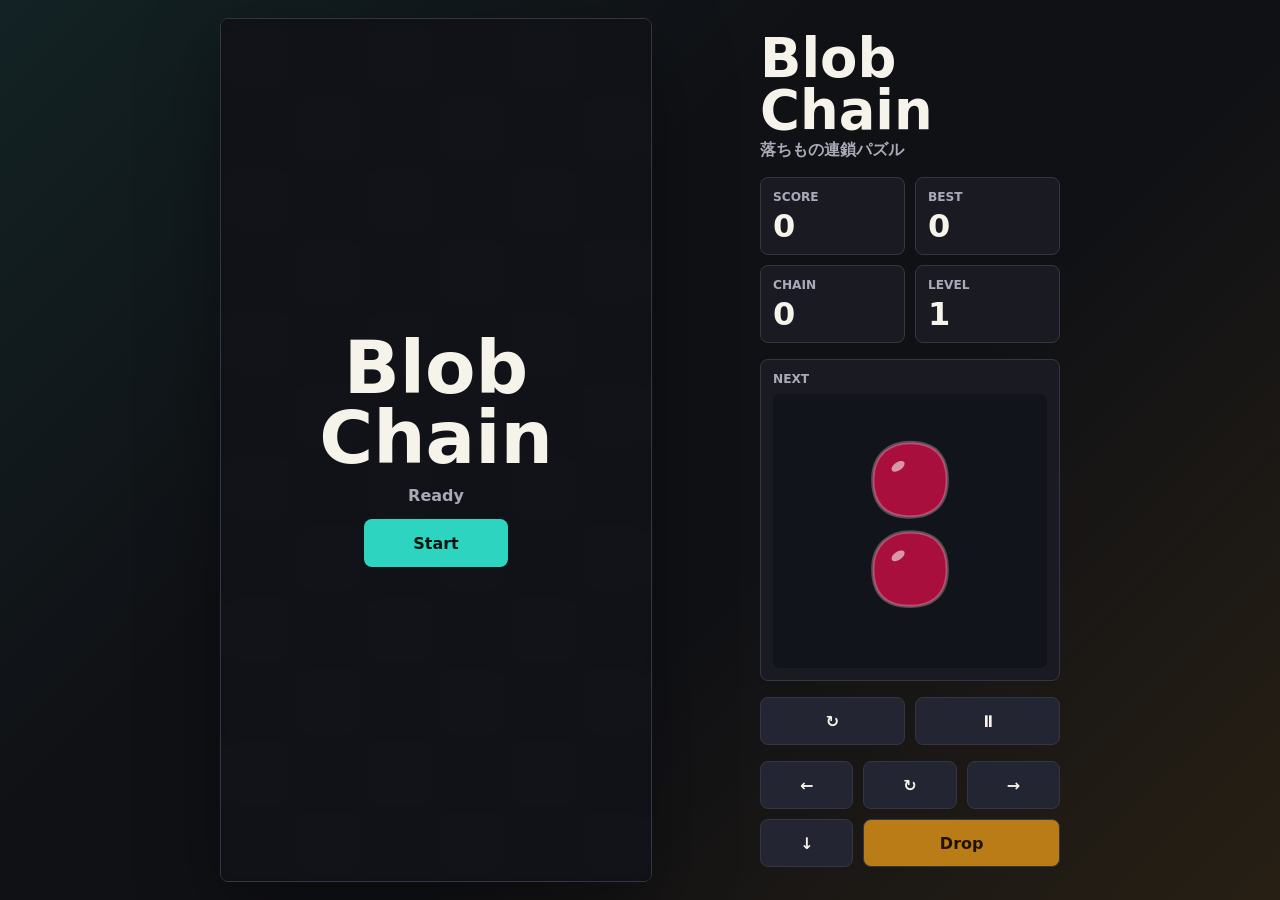
==== commit 128dc246: "Revert "Create Gather 1.0 participant guide" This reverts commit 61e08e7175feb087611631a7441eedca069" ====
--- a/index.html
+++ b/index.html
@@ -3,319 +3,89 @@
   <head>
     <meta charset="utf-8">
     <meta name="viewport" content="width=device-width, initial-scale=1">
-    <title>Gather 1.0 参加者向け導入ガイド</title>
+    <title>Blob Chain</title>
     <meta
       name="description"
-      content="Gather 1.0 Classic に招待された参加者向けに、PCブラウザ版とスマホブラウザ版の入り方、カメラ・マイク許可、アバター設定、基本操作を解説します。"
+      content="A browser-based falling color chain puzzle game."
     >
     <link
       rel="icon"
-      href="data:image/svg+xml,%3Csvg xmlns='http://www.w3.org/2000/svg' viewBox='0 0 64 64'%3E%3Crect width='64' height='64' rx='14' fill='%23165f4f'/%3E%3Cpath d='M16 42h32V22H16v20Zm7-13h18v4H23v-4Zm0 8h11v4H23v-4Z' fill='%23f7f1df'/%3E%3C/svg%3E"
+      href="data:image/svg+xml,%3Csvg xmlns='http://www.w3.org/2000/svg' viewBox='0 0 64 64'%3E%3Ccircle cx='32' cy='32' r='26' fill='%232dd4bf'/%3E%3Ccircle cx='23' cy='22' r='7' fill='%23fff' fill-opacity='.7'/%3E%3C/svg%3E"
     >
     <link rel="stylesheet" href="styles.css">
   </head>
   <body>
-    <header class="site-header">
-      <nav class="nav" aria-label="ページ内メニュー">
-        <a class="brand" href="#top" aria-label="Gather 1.0 参加者向け導入ガイド">
-          <span>Gather 1.0</span>
-          <strong>参加ガイド</strong>
-        </a>
-        <div class="nav-links">
-          <a href="#pc">PC版</a>
-          <a href="#mobile">スマホ版</a>
-          <a href="#trouble">困ったとき</a>
-        </div>
-      </nav>
-    </header>
-
-    <main id="top">
-      <section class="hero">
-        <div class="hero-copy">
-          <p class="eyebrow">Classic / Event / 従来スペース向け</p>
-          <h1>Gather 1.0 に招待された人のための導入方法</h1>
-          <p class="lead">
-            マップを作る人ではなく、イベントや授業、交流会に参加する人向けの手順です。
-            PCブラウザ版は日本語UIのスクショで、スマホブラウザ版は英語UIのスクショに日本語の説明を添えて確認できます。
-          </p>
-          <div class="hero-actions" aria-label="主要セクション">
-            <a class="button primary" href="#pc">PCで参加する</a>
-            <a class="button secondary" href="#mobile">スマホで参加する</a>
-          </div>
-        </div>
-
-        <figure class="hero-visual">
-          <img
-            src="https://suzukis.info/wp-content/uploads/2023/06/gatherjp006-1024x579.png"
-            alt="日本語化されたGather 1.0のルーム画面"
-          >
-          <figcaption>
-            画面例: 日本語化された Gather 1.0 ルーム
-          </figcaption>
-        </figure>
-      </section>
-
-      <section class="notice-band" aria-label="このページの前提">
-        <div>
-          <h2>このページの前提</h2>
-          <p>
-            Gather の公式日本語ページでは、Gather 1.0 はバーチャルオフィス、イベント、教室をサポートする
-            従来版として案内されています。ここでは招待リンクを受け取った参加者の操作に絞ります。
-          </p>
-        </div>
-        <a href="https://www.gather.town/ja/get-started" target="_blank" rel="noreferrer">
-          公式の1.0案内を見る
-        </a>
-      </section>
-
-      <section class="prep">
-        <div class="section-heading">
-          <p class="eyebrow">Before You Join</p>
-          <h2>入る前に用意するもの</h2>
-        </div>
-        <div class="prep-grid">
-          <article>
-            <span class="step-number">1</span>
-            <h3>招待リンク</h3>
-            <p>主催者から送られた Gather のURLを開きます。パスワードがある場合は、同じ案内文の中に書かれていることが多いです。</p>
-          </article>
-          <article>
-            <span class="step-number">2</span>
-            <h3>カメラとマイク</h3>
-            <p>ブラウザが許可を求めたら、カメラとマイクを許可します。ここを拒否すると、入室後に相手へ声や映像が届きません。</p>
-          </article>
-          <article>
-            <span class="step-number">3</span>
-            <h3>表示名</h3>
-            <p>本名、ニックネーム、所属など、イベントのルールに合わせた名前を入れます。後から変更できます。</p>
-          </article>
+    <main class="app-shell">
+      <section class="game-stage" aria-label="Blob Chain play field">
+        <canvas id="gameCanvas" width="720" height="1440"></canvas>
+        <div id="statusOverlay" class="status-overlay">
+          <strong id="statusTitle">Blob Chain</strong>
+          <span id="statusText">Ready</span>
+          <button class="primary-action" type="button" data-action="start">
+            Start
+          </button>
         </div>
       </section>
 
-      <section id="pc" class="guide-section">
-        <div class="section-heading">
-          <p class="eyebrow">Desktop</p>
-          <h2>PC版: 招待リンクから参加する</h2>
-          <p>
-            PCでは Chrome などのブラウザで招待リンクを開きます。最初の山場は
-            「権限の許可」「名前入力」「アバター設定」の3つです。
-          </p>
-        </div>
+      <aside class="hud" aria-label="Game status">
+        <header class="brand">
+          <h1>Blob Chain</h1>
+          <p>落ちもの連鎖パズル</p>
+        </header>
 
-        <div class="timeline">
-          <article class="shot-card">
-            <div class="shot-copy">
-              <span class="tag">STEP 01</span>
-              <h3>招待リンクを開く</h3>
-              <p>
-                「へようこそ」と表示されたら、カメラとマイクを使う準備に進みます。
-                主催者から合言葉やパスワードを受け取っている場合は、この前後で入力します。
-              </p>
-            </div>
-            <figure>
-              <img src="https://suzukis.info/wp-content/uploads/2023/06/gatherjp001-1024x786.png" alt="Gather 1.0の入室前画面">
-              <figcaption>画像出典: インストラクショナルデザイナーのいろいろ</figcaption>
-            </figure>
-          </article>
+        <section class="stat-grid" aria-label="Score board">
+          <div>
+            <span>Score</span>
+            <strong id="scoreValue">0</strong>
+          </div>
+          <div>
+            <span>Best</span>
+            <strong id="bestValue">0</strong>
+          </div>
+          <div>
+            <span>Chain</span>
+            <strong id="chainValue">0</strong>
+          </div>
+          <div>
+            <span>Level</span>
+            <strong id="levelValue">1</strong>
+          </div>
+        </section>
 
-          <article class="shot-card reverse">
-            <div class="shot-copy">
-              <span class="tag">STEP 02</span>
-              <h3>カメラとマイクを許可する</h3>
-              <p>
-                ブラウザの権限ポップアップで「許可」を選びます。うまく出ない場合は、
-                アドレスバー左側の鍵アイコンからカメラ・マイク設定を確認します。
-              </p>
-            </div>
-            <figure>
-              <img src="https://suzukis.info/wp-content/uploads/2023/06/gatherjp002-2-1024x738.png" alt="ブラウザでカメラとマイクを許可する画面">
-              <figcaption>画像出典: インストラクショナルデザイナーのいろいろ</figcaption>
-            </figure>
-          </article>
+        <section class="next-panel" aria-label="Next pair">
+          <span>Next</span>
+          <canvas id="nextCanvas" width="220" height="220"></canvas>
+        </section>
 
-          <article class="shot-card">
-            <div class="shot-copy">
-              <span class="tag">STEP 03</span>
-              <h3>名前を入れてアバターを整える</h3>
-              <p>
-                表示名を入力し、必要なら「編集」からアバターを変更します。
-                急いでいる場合は、最低限、名前だけ入れて参加しても大丈夫です。
-              </p>
-            </div>
-            <figure>
-              <img src="https://suzukis.info/wp-content/uploads/2023/06/gatherjp003-1024x888.png" alt="名前入力とアバター編集の画面">
-              <figcaption>画像出典: インストラクショナルデザイナーのいろいろ</figcaption>
-            </figure>
-          </article>
+        <section class="tool-row" aria-label="Game actions">
+          <button type="button" data-action="restart" title="New game" aria-label="New game">
+            &#8635;
+          </button>
+          <button type="button" data-action="pause" title="Pause" aria-label="Pause">
+            &#9208;
+          </button>
+        </section>
 
-          <article class="shot-card reverse">
-            <div class="shot-copy">
-              <span class="tag">STEP 04</span>
-              <h3>言語が日本語になっているか確認</h3>
-              <p>
-                日本語化の案内が出たら、言語が「日本語」になっていることを確認します。
-                画面文言が英語のままなら、設定メニューから言語を確認します。
-              </p>
-            </div>
-            <figure>
-              <img src="https://suzukis.info/wp-content/uploads/2023/06/gatherjp005-1024x519.png" alt="Gatherで日本語を選択する案内画面">
-              <figcaption>画像出典: インストラクショナルデザイナーのいろいろ</figcaption>
-            </figure>
-          </article>
-        </div>
+        <section class="touch-pad" aria-label="Touch controls">
+          <button type="button" data-action="left" title="Left" aria-label="Left">
+            &#8592;
+          </button>
+          <button type="button" data-action="rotate" title="Rotate" aria-label="Rotate">
+            &#8635;
+          </button>
+          <button type="button" data-action="right" title="Right" aria-label="Right">
+            &#8594;
+          </button>
+          <button type="button" data-action="soft" title="Down" aria-label="Down">
+            &#8595;
+          </button>
+          <button class="wide" type="button" data-action="drop" title="Drop" aria-label="Drop">
+            Drop
+          </button>
+        </section>
+      </aside>
+    </main>
 
-        <div class="operation-panel">
-          <div>
-            <h3>PCでよく使う操作</h3>
-            <p>入室できたら、まずは移動、会話、チャットの3つだけ覚えれば参加できます。</p>
-          </div>
-          <ul class="check-list">
-            <li><strong>移動:</strong> 矢印キー、WASD、または行きたい場所をダブルクリック。</li>
-            <li><strong>会話:</strong> 相手に近づくと、近くの人と音声・映像がつながります。</li>
-            <li><strong>マイク/カメラ:</strong> 画面下部のマイク・カメラボタンでオン/オフ。</li>
-            <li><strong>チャット:</strong> 右下の吹き出しから送信先を選んで投稿。</li>
-          </ul>
-        </div>
-      </section>
-
-      <section id="mobile" class="guide-section mobile-section">
-        <div class="section-heading">
-          <p class="eyebrow">Mobile</p>
-          <h2>スマホブラウザ版: 英語UIのまま進める</h2>
-          <p>
-            Gather 1.0 のスマホブラウザ版は、現在も英語表示の画面が中心です。
-            日本語スクショはない前提で、画面に出る英語ボタンと、その場で何をすればよいかを対応させて説明します。
-            公式ヘルプでもスマホブラウザは機能制限付きと案内されているため、できるだけPC参加を第一候補にしてください。
-          </p>
-        </div>
-
-        <div class="mobile-choice">
-          <article>
-            <h3>このセクションで扱うもの</h3>
-            <p>Safari や Chrome など、スマホのブラウザから招待リンクを開く参加方法です。アプリ版の操作説明ではありません。</p>
-          </article>
-          <article>
-            <h3>アプリ版はおまけ</h3>
-            <p>1.0モバイルアプリのUIは英語です。会議参加やチャット中心なら便利ですが、空間を歩き回るブラウザ版とは用途が違います。</p>
-          </article>
-        </div>
-
-        <div class="phone-grid">
-          <article class="phone-card">
-            <figure class="phone-frame">
-              <img src="https://suzukis.info/wp-content/uploads/2022/02/gather-mph001-473x1024.jpg" alt="スマホでGatherの制限確認画面を開いたところ">
-            </figure>
-            <div>
-              <span class="tag">STEP 01</span>
-              <h3>警告画面で続行する</h3>
-              <p>スマホ利用では英語の制限案内が出ることがあります。続ける場合は「I understand and wish to proceed」をタップします。</p>
-            </div>
-          </article>
-
-          <article class="phone-card">
-            <figure class="phone-frame">
-              <img src="https://suzukis.info/wp-content/uploads/2022/02/gather-mph003-473x1024.jpg" alt="スマホでアバターを設定する画面">
-            </figure>
-            <div>
-              <span class="tag">STEP 02</span>
-              <h3>アバターを選ぶ</h3>
-              <p>「Base」「Clothing」「Accessories」から見た目を選びます。迷ったら初期設定のまま「Next Step」へ進みます。</p>
-            </div>
-          </article>
-
-          <article class="phone-card">
-            <figure class="phone-frame">
-              <img src="https://suzukis.info/wp-content/uploads/2022/02/gather-mph005-473x1024.jpg" alt="スマホでカメラとマイクを許可する画面">
-            </figure>
-            <div>
-              <span class="tag">STEP 03</span>
-              <h3>カメラとマイクを許可する</h3>
-              <p>端末の確認画面で「許可」をタップします。拒否すると、入室後に声や映像が届かない原因になります。</p>
-            </div>
-          </article>
-
-          <article class="phone-card">
-            <figure class="phone-frame">
-              <img src="https://suzukis.info/wp-content/uploads/2022/02/gather-mph007-473x1024.jpg" alt="スマホでGatherに参加する直前のカメラと音声確認画面">
-            </figure>
-            <div>
-              <span class="tag">STEP 04</span>
-              <h3>Video と Audio を確認して参加</h3>
-              <p>カメラと音声が認識されたら「Join the Gathering」を押します。認識されない場合はページの再読み込みを試します。</p>
-            </div>
-          </article>
-
-          <article class="phone-card">
-            <figure class="phone-frame">
-              <img src="https://suzukis.info/wp-content/uploads/2022/02/gather-mph009-473x1024.jpg" alt="スマホ版Gatherのチュートリアル画面">
-            </figure>
-            <div>
-              <span class="tag">STEP 05</span>
-              <h3>ダブルタップで移動する</h3>
-              <p>チュートリアルでは「Hold and drag to move」や「Double tap to move」と表示されます。実用上はダブルタップ移動がわかりやすいです。</p>
-            </div>
-          </article>
-
-          <article class="phone-card">
-            <figure class="phone-frame">
-              <img src="https://suzukis.info/wp-content/uploads/2022/02/gather-mph0010-473x1024.jpg" alt="スマホ版Gatherでマイクとカメラボタンを表示している画面">
-            </figure>
-            <div>
-              <span class="tag">STEP 06</span>
-              <h3>マイク・カメラ・チャットを使う</h3>
-              <p>画面下のボタンでマイク、カメラ、チャットを切り替えます。声が届かない時は、このボタンがオフになっていないか確認します。</p>
-            </div>
-          </article>
-        </div>
-
-        <aside class="app-note" aria-label="モバイルアプリ補足">
-          <h3>おまけ: 1.0モバイルアプリについて</h3>
-          <p>
-            公式ヘルプでは 1.0 モバイルアプリも案内されていますが、アプリ版のUIは英語です。外出先で会議へ入る、予定から参加する、
-            チャットやリアクションを使う用途には向いています。一方で、イベント空間を自由に歩き回る体験は
-            スマホブラウザ版やPCブラウザ版と同じではないため、このページでは詳しい手順を扱いません。
-          </p>
-        </aside>
-      </section>
-
-      <section id="trouble" class="guide-section trouble">
-        <div class="section-heading">
-          <p class="eyebrow">Troubleshooting</p>
-          <h2>入れない・聞こえない時の確認</h2>
-        </div>
-        <div class="trouble-grid">
-          <article>
-            <h3>許可を拒否してしまった</h3>
-            <p>ブラウザのアドレスバー左側から、カメラとマイクを許可に変更してページを再読み込みします。</p>
-          </article>
-          <article>
-            <h3>スマホで音声や映像が不安定</h3>
-            <p>公式ヘルプでは、スマホブラウザは制限付きと案内されています。可能ならPCブラウザで入り直すのが一番確実です。</p>
-          </article>
-          <article>
-            <h3>誰とも話せない</h3>
-            <p>Gather 1.0 は近くにいる人とつながる仕組みです。相手に近づくか、同じプライベートスペースへ入ってからマイクをオンにします。</p>
-          </article>
-          <article>
-            <h3>迷子になった</h3>
-            <p>メニュー内の Respawn やホームへ戻る操作を使います。イベント中は主催者やスタッフにチャットで聞いても大丈夫です。</p>
-          </article>
-        </div>
-      </section>
-
-      <section class="sources">
-        <h2>参照・スクリーンショット出典</h2>
-        <ul>
-          <li><a href="https://suzukis.info/2023/06/20/gather-jp/" target="_blank" rel="noreferrer">GatherのUIが日本語化されました！</a>（PC版の日本語UIスクリーンショット）</li>
-          <li><a href="https://suzukis.info/2022/03/09/gather-town-android/" target="_blank" rel="noreferrer">Gather.townをスマートフォンで使う</a>（スマホブラウザ版の英語UIスクリーンショット）</li>
-          <li><a href="https://www.gather.town/ja/get-started" target="_blank" rel="noreferrer">Gatherを始めよう</a>（公式日本語ページ、1.0 Classic の案内）</li>
-          <li><a href="https://support.gather.town/articles/7619450362-gather-1-0-on-mobile-browsers" target="_blank" rel="noreferrer">Gather 1.0 on Mobile Browsers</a>（公式ヘルプ、スマホブラウザの制限）</li>
-          <li><a href="https://support.gather.town/articles/7408975524-gather-1-0-mobile-app" target="_blank" rel="noreferrer">Gather 1.0 Mobile App</a>（公式ヘルプ、アプリ版のおまけ情報）</li>
-        </ul>
-        <p>
-          スクリーンショット画像の権利は各権利者に帰属します。このページでは導入手順を説明するために、出典を明記して参照しています。
-        </p>
-      </section>
-    </main>
+    <script src="game.js" defer></script>
   </body>
 </html>
--- a/styles.css
+++ b/styles.css
@@ -1,566 +1,284 @@
 :root {
-  color-scheme: light;
-  --ink: #17211d;
-  --muted: #5e6c66;
-  --soft: #f3eee4;
-  --paper: #fffdf8;
-  --panel: #ffffff;
-  --line: #dfd6c8;
-  --green: #165f4f;
-  --green-2: #2f8a75;
-  --gold: #c99032;
-  --clay: #c05f42;
-  --shadow: 0 20px 60px rgba(41, 33, 23, 0.12);
+  color-scheme: dark;
+  --bg: #101115;
+  --panel: #1a1b22;
+  --panel-strong: #242532;
+  --line: #343743;
+  --text: #f6f3ea;
+  --muted: #aaa9b8;
+  --accent: #2dd4bf;
+  --accent-2: #f59e0b;
+  --danger: #ef476f;
   font-family:
-    "Noto Sans JP", "Hiragino Kaku Gothic ProN", "Yu Gothic", Meiryo,
-    system-ui, sans-serif;
+    Inter, ui-sans-serif, system-ui, -apple-system, BlinkMacSystemFont, "Segoe UI",
+    sans-serif;
 }
 
 * {
   box-sizing: border-box;
 }
 
-html {
-  scroll-behavior: smooth;
+html,
+body {
+  min-height: 100%;
 }
 
 body {
   margin: 0;
-  background: var(--paper);
-  color: var(--ink);
-  line-height: 1.75;
-}
-
-img {
-  display: block;
-  max-width: 100%;
-}
-
-a {
-  color: inherit;
-}
-
-.site-header {
-  position: sticky;
-  top: 0;
-  z-index: 20;
-  border-bottom: 1px solid rgba(223, 214, 200, 0.86);
-  background: rgba(255, 253, 248, 0.9);
-  backdrop-filter: blur(16px);
-}
-
-.nav {
-  width: min(1160px, calc(100% - 32px));
-  min-height: 72px;
-  margin: 0 auto;
-  display: flex;
-  align-items: center;
-  justify-content: space-between;
+  min-height: 100vh;
+  display: grid;
+  place-items: center;
+  overflow-x: hidden;
+  background:
+    linear-gradient(135deg, rgba(45, 212, 191, 0.09), transparent 38%),
+    linear-gradient(315deg, rgba(245, 158, 11, 0.1), transparent 40%),
+    var(--bg);
+  color: var(--text);
+}
+
+button {
+  border: 1px solid var(--line);
+  border-radius: 8px;
+  background: var(--panel-strong);
+  color: var(--text);
+  font: inherit;
+  font-weight: 800;
+  min-height: 48px;
+  cursor: pointer;
+  transition:
+    border-color 140ms ease,
+    background 140ms ease,
+    transform 140ms ease;
+  touch-action: manipulation;
+}
+
+button:hover {
+  border-color: var(--accent);
+  background: #2c2f3d;
+}
+
+button:active {
+  transform: translateY(1px) scale(0.99);
+}
+
+button:focus-visible {
+  outline: 3px solid rgba(45, 212, 191, 0.48);
+  outline-offset: 2px;
+}
+
+.app-shell {
+  width: min(1100px, calc(100vw - 28px));
+  min-height: min(760px, calc(100vh - 28px));
+  display: grid;
+  grid-template-columns: minmax(300px, 520px) minmax(230px, 300px);
   gap: 20px;
-}
-
-.brand {
-  display: inline-grid;
-  gap: 0;
-  text-decoration: none;
-  line-height: 1.15;
-}
-
-.brand span {
-  color: var(--green);
-  font-size: 0.82rem;
-  font-weight: 900;
-  letter-spacing: 0;
-}
-
-.brand strong {
-  font-size: 1.05rem;
-}
-
-.nav-links {
-  display: flex;
-  gap: 8px;
-  flex-wrap: wrap;
-  justify-content: end;
-}
-
-.nav-links a,
-.button,
-.notice-band a {
-  min-height: 42px;
-  display: inline-flex;
   align-items: center;
   justify-content: center;
-  border-radius: 8px;
-  text-decoration: none;
-  font-weight: 800;
-}
-
-.nav-links a {
-  padding: 0 14px;
+  padding: 16px 0;
+}
+
+.game-stage {
+  position: relative;
+  width: min(520px, 100%, calc((100vh - 36px) / 2));
+  aspect-ratio: 6 / 12;
+  border: 1px solid var(--line);
+  border-radius: 8px;
+  overflow: hidden;
+  background: #11141b;
+  box-shadow: 0 28px 80px rgba(0, 0, 0, 0.34);
+}
+
+#gameCanvas {
+  display: block;
+  width: 100%;
+  height: 100%;
+}
+
+.status-overlay {
+  position: absolute;
+  inset: 0;
+  display: grid;
+  align-content: center;
+  justify-items: center;
+  gap: 14px;
+  padding: 28px;
+  background: rgba(16, 17, 21, 0.72);
+  backdrop-filter: blur(8px);
+  text-align: center;
+}
+
+.status-overlay.is-hidden {
+  opacity: 0;
+  pointer-events: none;
+}
+
+.status-overlay strong {
+  font-size: clamp(2.2rem, 7vw, 4.6rem);
+  line-height: 0.95;
+  letter-spacing: 0;
+}
+
+.status-overlay span {
   color: var(--muted);
-}
-
-.nav-links a:hover {
-  color: var(--green);
-  background: #edf5f2;
-}
-
-main {
-  overflow: hidden;
-}
-
-.hero,
-.prep,
-.guide-section,
-.sources {
-  width: min(1160px, calc(100% - 32px));
-  margin: 0 auto;
-}
-
-.hero {
-  min-height: calc(100vh - 72px);
-  display: grid;
-  grid-template-columns: minmax(0, 0.88fr) minmax(420px, 1.12fr);
-  align-items: center;
-  gap: clamp(28px, 5vw, 64px);
-  padding: 48px 0 36px;
-}
-
-.hero-copy {
-  display: grid;
-  gap: 22px;
-}
-
-.eyebrow {
+  font-weight: 700;
+}
+
+.primary-action {
+  min-width: 144px;
+  padding: 0 22px;
+  background: var(--accent);
+  border-color: transparent;
+  color: #071411;
+}
+
+.primary-action:hover {
+  background: #5eead4;
+  border-color: transparent;
+}
+
+.hud {
+  display: grid;
+  gap: 16px;
+}
+
+.brand {
+  display: grid;
+  gap: 4px;
+}
+
+.brand h1 {
   margin: 0;
-  color: var(--green-2);
-  font-size: 0.82rem;
+  font-size: clamp(2rem, 5vw, 3.4rem);
+  line-height: 0.95;
+  letter-spacing: 0;
+}
+
+.brand p {
+  margin: 0;
+  color: var(--muted);
+  font-weight: 700;
+}
+
+.stat-grid {
+  display: grid;
+  grid-template-columns: repeat(2, minmax(0, 1fr));
+  gap: 10px;
+}
+
+.stat-grid div,
+.next-panel {
+  border: 1px solid var(--line);
+  border-radius: 8px;
+  background: var(--panel);
+}
+
+.stat-grid div {
+  display: grid;
+  gap: 6px;
+  min-height: 78px;
+  padding: 12px;
+}
+
+.stat-grid span,
+.next-panel > span {
+  color: var(--muted);
+  font-size: 0.76rem;
   font-weight: 900;
-  letter-spacing: 0;
   text-transform: uppercase;
 }
 
-h1,
-h2,
-h3,
-p {
-  margin-top: 0;
-}
-
-h1 {
-  margin-bottom: 0;
-  font-size: 5rem;
-  line-height: 1.04;
-  letter-spacing: 0;
-}
-
-h2 {
-  margin-bottom: 12px;
-  font-size: 3.1rem;
-  line-height: 1.15;
-  letter-spacing: 0;
-}
-
-h3 {
-  margin-bottom: 10px;
-  font-size: 1.42rem;
-  line-height: 1.35;
-  letter-spacing: 0;
-}
-
-.lead {
-  color: var(--muted);
-  font-size: 1.16rem;
-}
-
-.hero-actions {
-  display: flex;
-  flex-wrap: wrap;
-  gap: 12px;
-}
-
-.button {
-  padding: 0 20px;
-  border: 1px solid var(--green);
-}
-
-.button.primary {
-  background: var(--green);
-  color: #fffdf8;
-}
-
-.button.secondary {
-  color: var(--green);
-  background: #eff7f4;
-}
-
-.hero-visual,
-.shot-card figure,
-.phone-frame {
-  margin: 0;
-  border: 1px solid var(--line);
-  background: var(--panel);
-  box-shadow: var(--shadow);
-}
-
-.hero-visual {
-  border-radius: 8px;
-  overflow: hidden;
-}
-
-.hero-visual img {
+.stat-grid strong {
+  align-self: end;
+  min-width: 0;
+  overflow-wrap: anywhere;
+  font-size: clamp(1.4rem, 4vw, 2rem);
+  line-height: 1;
+}
+
+.next-panel {
+  display: grid;
+  gap: 8px;
+  padding: 12px;
+}
+
+#nextCanvas {
   width: 100%;
-  aspect-ratio: 16 / 9;
-  object-fit: cover;
-}
-
-figcaption {
-  padding: 10px 14px;
-  color: var(--muted);
-  font-size: 0.8rem;
-  line-height: 1.5;
-}
-
-.notice-band {
-  width: min(1160px, calc(100% - 32px));
-  margin: 0 auto 84px;
-  display: flex;
-  align-items: center;
-  justify-content: space-between;
-  gap: 24px;
-  padding: 24px;
-  border: 1px solid var(--line);
-  border-radius: 8px;
-  background: var(--soft);
-}
-
-.notice-band h2 {
-  font-size: 1.35rem;
-}
-
-.notice-band p {
-  margin-bottom: 0;
-  color: var(--muted);
-}
-
-.notice-band a {
-  flex: 0 0 auto;
-  padding: 0 16px;
-  background: var(--panel);
-  border: 1px solid var(--line);
-  color: var(--green);
-}
-
-.prep,
-.guide-section,
-.sources {
-  padding: 72px 0;
-}
-
-.section-heading {
-  max-width: 820px;
-  margin-bottom: 34px;
-}
-
-.section-heading p:not(.eyebrow) {
-  color: var(--muted);
-  font-size: 1.04rem;
-}
-
-.prep-grid,
-.trouble-grid {
-  display: grid;
+  height: auto;
+  aspect-ratio: 1 / 1;
+  border-radius: 8px;
+  background: #11141b;
+}
+
+.tool-row,
+.touch-pad {
+  display: grid;
+  gap: 10px;
+}
+
+.tool-row {
+  grid-template-columns: repeat(2, minmax(0, 1fr));
+}
+
+.touch-pad {
   grid-template-columns: repeat(3, minmax(0, 1fr));
-  gap: 16px;
-}
-
-.prep-grid article,
-.trouble-grid article,
-.mobile-choice article,
-.operation-panel,
-.app-note {
-  border: 1px solid var(--line);
-  border-radius: 8px;
-  background: var(--panel);
-}
-
-.prep-grid article,
-.trouble-grid article,
-.mobile-choice article {
-  padding: 22px;
-}
-
-.step-number,
-.tag {
-  display: inline-flex;
-  align-items: center;
-  justify-content: center;
-  width: fit-content;
-  border-radius: 8px;
-  font-weight: 900;
-}
-
-.step-number {
-  min-width: 36px;
-  min-height: 36px;
-  margin-bottom: 18px;
-  background: var(--green);
-  color: #fffdf8;
-}
-
-.tag {
-  min-height: 28px;
-  padding: 0 10px;
-  margin-bottom: 14px;
-  background: #edf5f2;
-  color: var(--green);
-  font-size: 0.75rem;
-}
-
-.prep-grid p,
-.trouble-grid p,
-.mobile-choice p,
-.shot-copy p,
-.phone-card p {
-  margin-bottom: 0;
-  color: var(--muted);
-}
-
-.timeline {
-  display: grid;
-  gap: 34px;
-}
-
-.shot-card {
-  display: grid;
-  grid-template-columns: minmax(260px, 0.72fr) minmax(420px, 1.28fr);
-  align-items: center;
-  gap: 28px;
-}
-
-.shot-card.reverse {
-  grid-template-columns: minmax(420px, 1.28fr) minmax(260px, 0.72fr);
-}
-
-.shot-card.reverse .shot-copy {
-  order: 2;
-}
-
-.shot-card figure {
-  overflow: hidden;
-  border-radius: 8px;
-}
-
-.shot-card img {
-  width: 100%;
-  aspect-ratio: 16 / 10;
-  object-fit: cover;
-  object-position: top center;
-}
-
-.operation-panel {
-  margin-top: 42px;
-  padding: 26px;
-  display: grid;
-  grid-template-columns: minmax(240px, 0.7fr) minmax(320px, 1.3fr);
-  gap: 28px;
-  align-items: start;
-  background: #f7faf4;
-}
-
-.check-list {
-  margin: 0;
-  padding: 0;
-  display: grid;
-  gap: 12px;
-  list-style: none;
-}
-
-.check-list li {
-  padding-left: 18px;
-  border-left: 4px solid var(--gold);
-}
-
-.mobile-section {
-  border-top: 1px solid var(--line);
-}
-
-.mobile-choice {
-  display: grid;
-  grid-template-columns: repeat(2, minmax(0, 1fr));
-  gap: 16px;
-  margin-bottom: 34px;
-}
-
-.phone-grid {
-  display: grid;
-  grid-template-columns: repeat(3, minmax(0, 1fr));
-  gap: 18px;
-}
-
-.phone-card {
-  display: grid;
-  gap: 18px;
-  align-content: start;
-}
-
-.phone-frame {
-  width: min(100%, 260px);
-  justify-self: center;
-  padding: 10px;
-  border-radius: 28px;
-  overflow: hidden;
-}
-
-.phone-frame img {
-  width: 100%;
-  aspect-ratio: 473 / 1024;
-  object-fit: cover;
-  border-radius: 20px;
-}
-
-.phone-card > div {
-  padding: 0 4px;
-}
-
-.app-note {
-  margin-top: 34px;
-  padding: 24px;
-  background: #fff8ec;
-}
-
-.app-note p {
-  margin-bottom: 0;
-  color: var(--muted);
-}
-
-.trouble {
-  border-top: 1px solid var(--line);
-}
-
-.trouble-grid {
-  grid-template-columns: repeat(4, minmax(0, 1fr));
-}
-
-.sources {
-  border-top: 1px solid var(--line);
-  color: var(--muted);
-}
-
-.sources h2 {
-  color: var(--ink);
-  font-size: 1.8rem;
-}
-
-.sources ul {
-  margin: 0 0 18px;
-  padding-left: 1.2rem;
-}
-
-.sources a {
-  color: var(--green);
-  font-weight: 800;
-}
-
-@media (max-width: 920px) {
-  h1 {
-    font-size: 3.8rem;
-  }
-
-  h2 {
-    font-size: 2.5rem;
-  }
-
-  .hero {
+}
+
+.touch-pad .wide {
+  grid-column: span 2;
+  background: color-mix(in srgb, var(--accent-2) 72%, var(--panel-strong));
+  color: #1f1300;
+}
+
+@media (max-width: 820px) {
+  body {
+    align-items: start;
+  }
+
+  .app-shell {
+    width: min(100vw - 20px, 560px);
     min-height: auto;
     grid-template-columns: 1fr;
-    padding-top: 34px;
-  }
-
-  .prep-grid,
-  .phone-grid,
-  .trouble-grid {
-    grid-template-columns: repeat(2, minmax(0, 1fr));
-  }
-
-  .shot-card,
-  .shot-card.reverse,
-  .operation-panel {
+    gap: 14px;
+    padding: 10px 0 18px;
+  }
+
+  .game-stage {
+    justify-self: center;
+    width: min(100%, 420px, calc(72vh / 2));
+  }
+
+  .hud {
+    grid-template-columns: 1fr 1fr;
+    align-items: start;
+  }
+
+  .brand,
+  .next-panel,
+  .touch-pad {
+    grid-column: 1 / -1;
+  }
+}
+
+@media (max-width: 460px) {
+  .app-shell {
+    width: calc(100vw - 14px);
+  }
+
+  .hud {
     grid-template-columns: 1fr;
   }
 
-  .shot-card.reverse .shot-copy {
-    order: 0;
-  }
-
-  .notice-band {
-    align-items: stretch;
-    flex-direction: column;
-  }
-
-  .notice-band a {
-    width: fit-content;
-  }
-}
-
-@media (max-width: 640px) {
-  .nav {
-    min-height: 80px;
-    align-items: flex-start;
-    flex-direction: column;
-    justify-content: center;
-    gap: 8px;
-  }
-
-  .nav-links {
-    justify-content: start;
-  }
-
-  .nav-links a {
-    min-height: 34px;
-    padding: 0 10px;
-    font-size: 0.9rem;
-  }
-
-  .hero,
-  .prep,
-  .guide-section,
-  .sources,
-  .notice-band {
-    width: min(100% - 20px, 1160px);
-  }
-
-  .hero-actions {
-    display: grid;
-  }
-
-  h1 {
-    font-size: 2.7rem;
-  }
-
-  h2 {
-    font-size: 2.05rem;
-  }
-
-  .lead {
-    font-size: 1.02rem;
-  }
-
-  .prep-grid,
-  .mobile-choice,
-  .phone-grid,
-  .trouble-grid {
-    grid-template-columns: 1fr;
-  }
-
-  .prep,
-  .guide-section,
-  .sources {
-    padding: 52px 0;
-  }
-
-  .phone-frame {
-    width: min(100%, 230px);
-  }
-}
+  .stat-grid {
+    grid-template-columns: repeat(4, minmax(0, 1fr));
+    gap: 6px;
+  }
+
+  .stat-grid div {
+    min-height: 66px;
+    padding: 9px;
+  }
+
+  .stat-grid strong {
+    font-size: 1.18rem;
+  }
+}
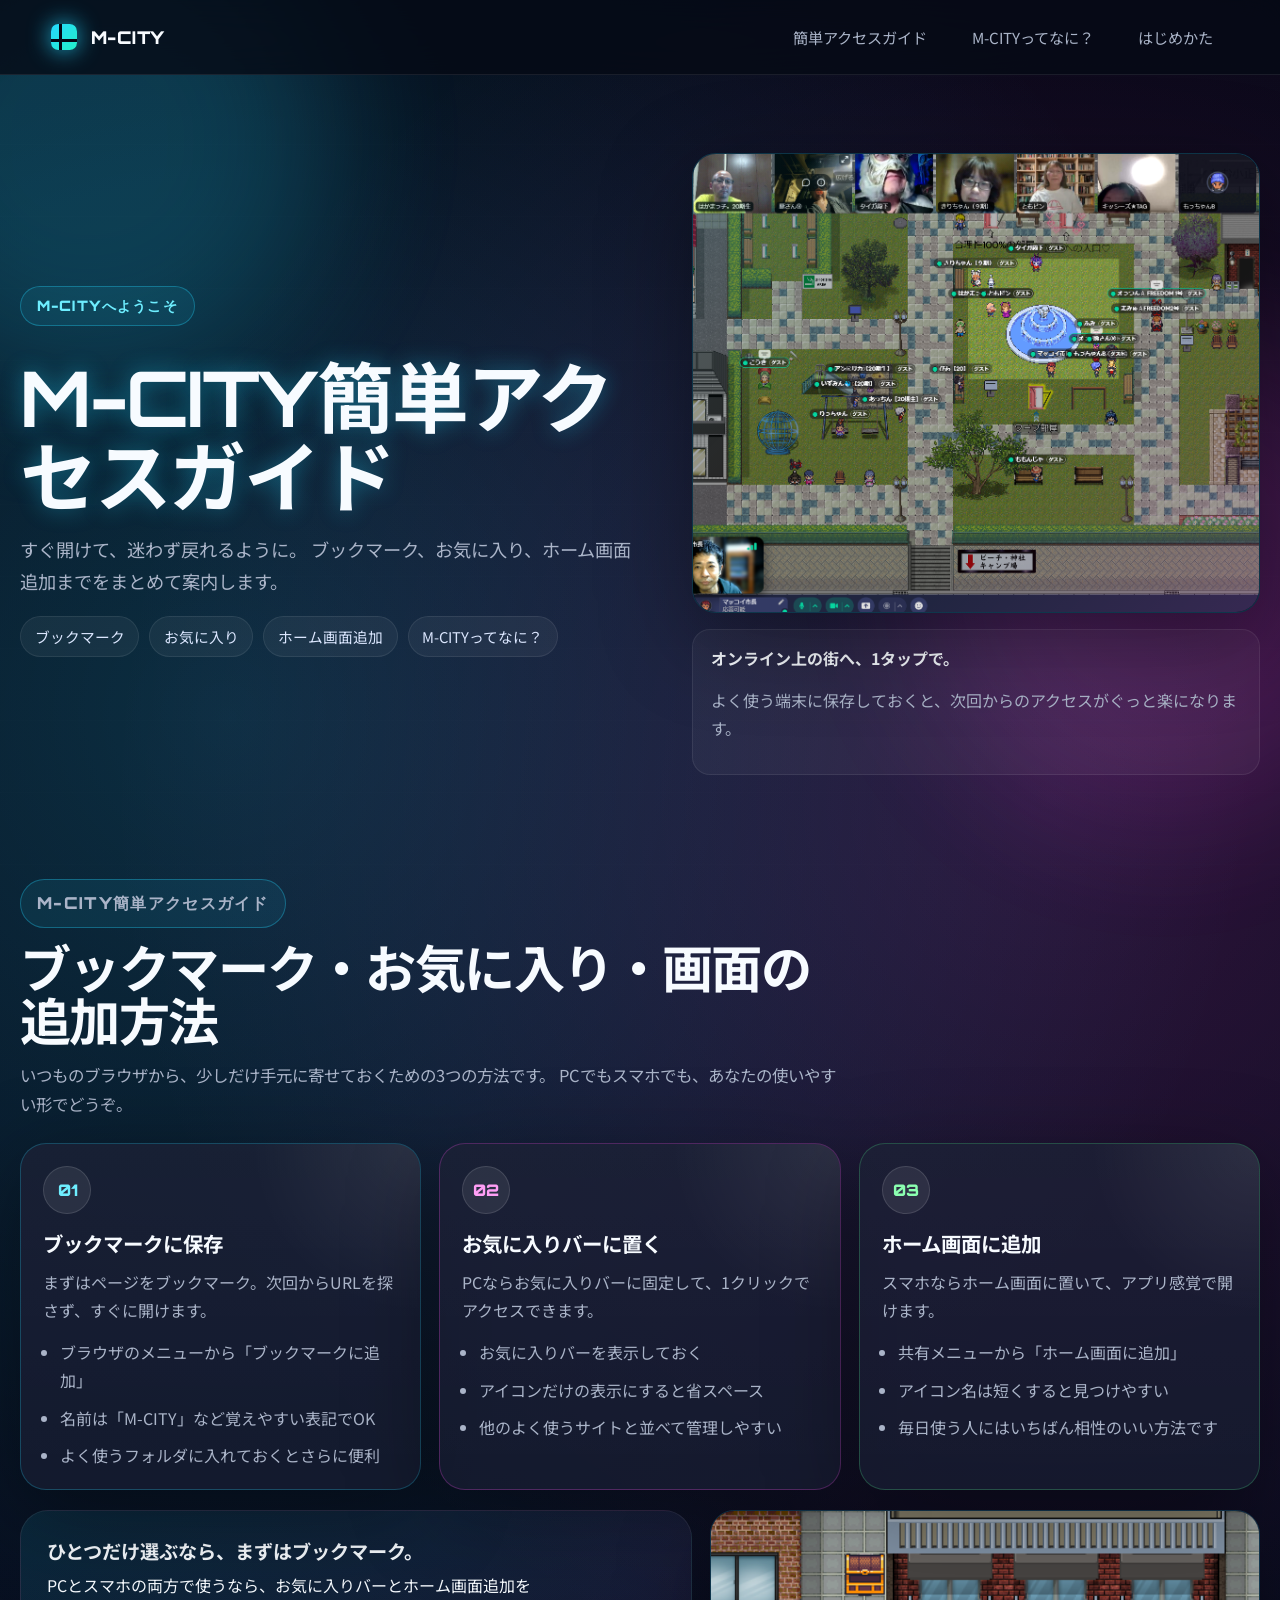
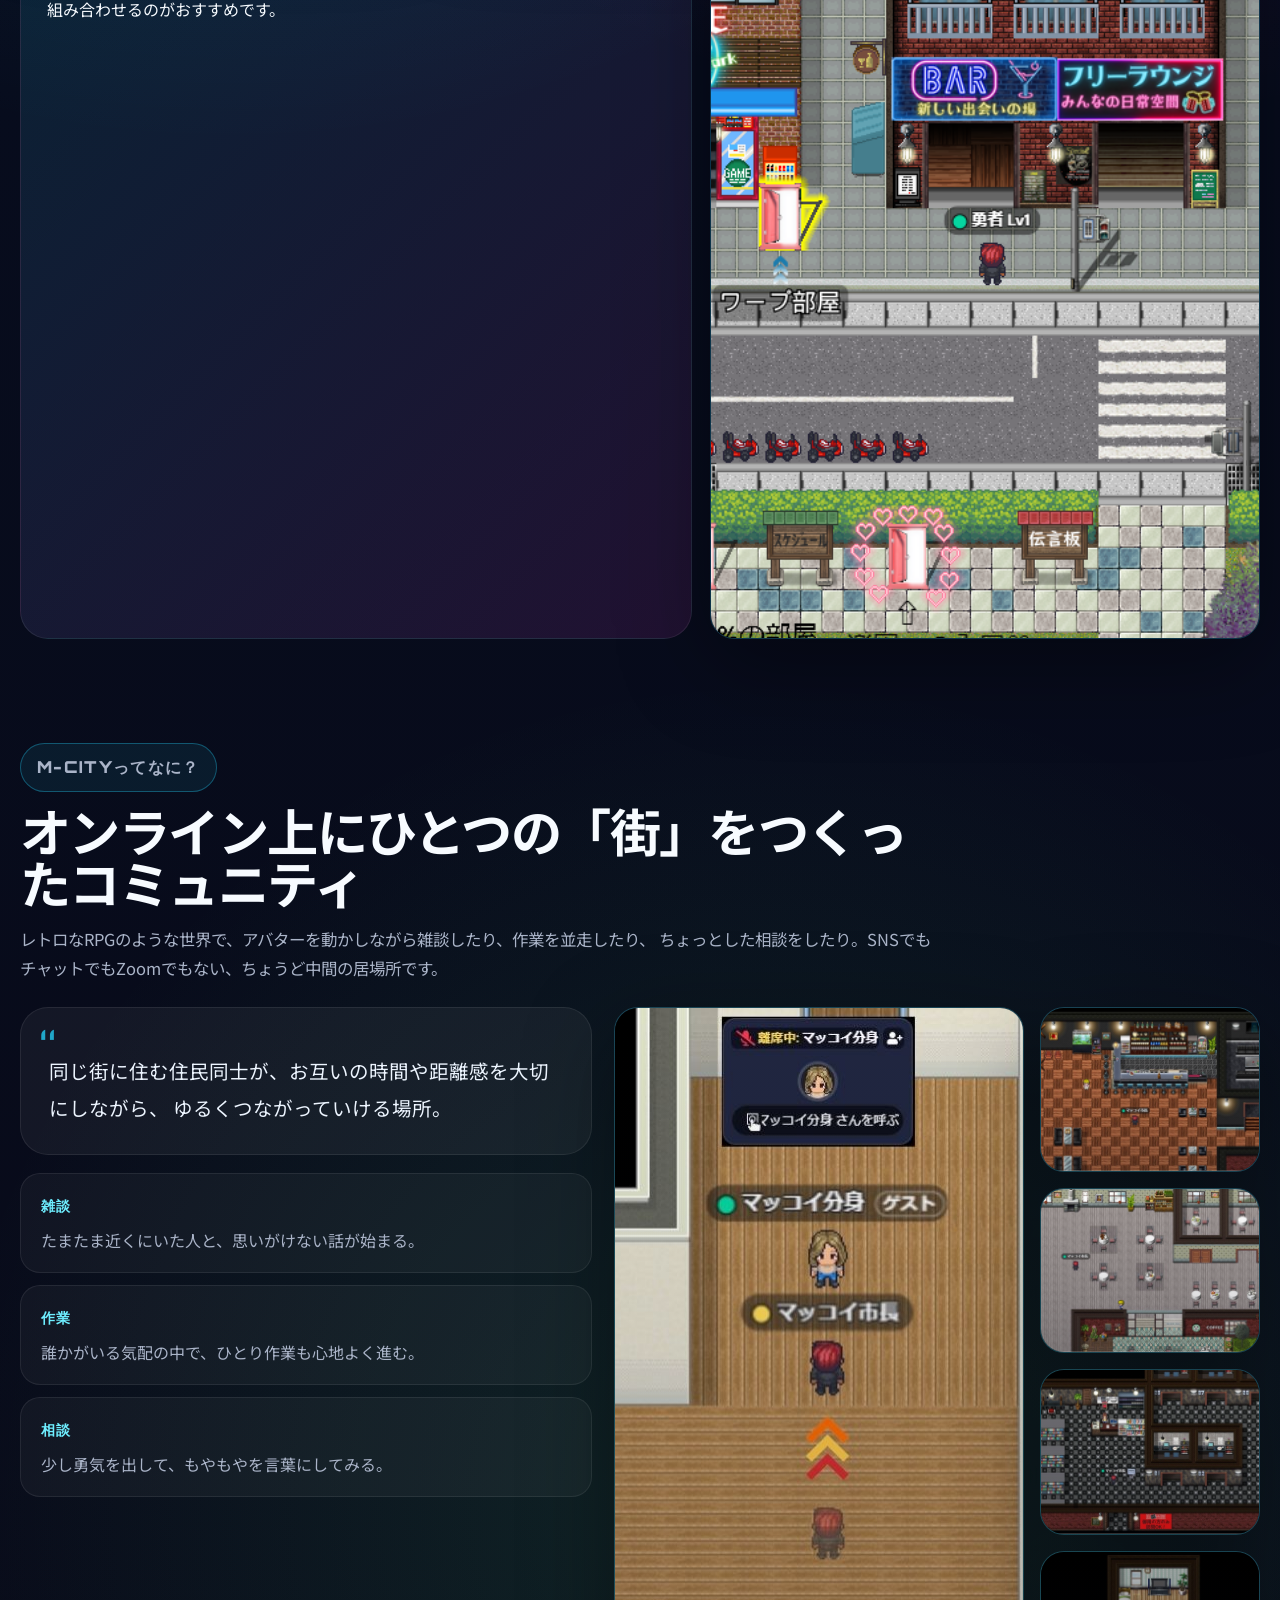
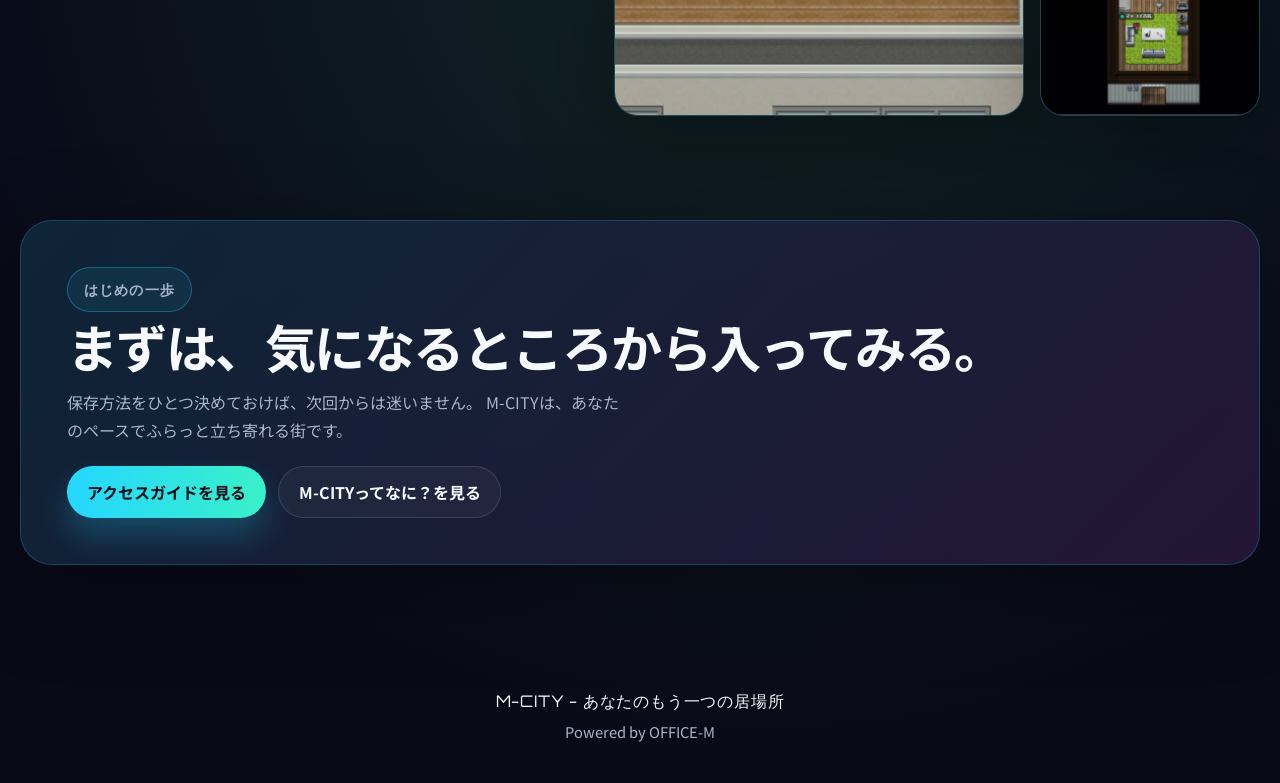
==== commit 818cc9b5: "Rebuild M-CITY landing page" ====
--- a/index.html
+++ b/index.html
@@ -3,89 +3,197 @@
   <head>
     <meta charset="utf-8">
     <meta name="viewport" content="width=device-width, initial-scale=1">
-    <title>Blob Chain</title>
+    <title>M-CITYへようこそ</title>
     <meta
       name="description"
-      content="A browser-based falling color chain puzzle game."
+      content="M-CITYのトップページ。簡単アクセスガイドと、M-CITYとは何かをわかりやすく紹介します。"
     >
+    <link rel="preconnect" href="https://fonts.googleapis.com">
+    <link rel="preconnect" href="https://fonts.gstatic.com" crossorigin>
     <link
-      rel="icon"
-      href="data:image/svg+xml,%3Csvg xmlns='http://www.w3.org/2000/svg' viewBox='0 0 64 64'%3E%3Ccircle cx='32' cy='32' r='26' fill='%232dd4bf'/%3E%3Ccircle cx='23' cy='22' r='7' fill='%23fff' fill-opacity='.7'/%3E%3C/svg%3E"
+      href="https://fonts.googleapis.com/css2?family=Noto+Sans+JP:wght@400;500;700;900&family=Orbitron:wght@700;900&display=swap"
+      rel="stylesheet"
     >
     <link rel="stylesheet" href="styles.css">
   </head>
   <body>
-    <main class="app-shell">
-      <section class="game-stage" aria-label="Blob Chain play field">
-        <canvas id="gameCanvas" width="720" height="1440"></canvas>
-        <div id="statusOverlay" class="status-overlay">
-          <strong id="statusTitle">Blob Chain</strong>
-          <span id="statusText">Ready</span>
-          <button class="primary-action" type="button" data-action="start">
-            Start
-          </button>
+    <div class="bg-orb bg-orb-a"></div>
+    <div class="bg-orb bg-orb-b"></div>
+
+    <header class="site-header">
+      <a class="brand" href="#top" aria-label="M-CITY トップへ戻る">
+        <span class="brand-mark" aria-hidden="true"></span>
+        <span class="brand-text">M-CITY</span>
+      </a>
+      <nav class="site-nav" aria-label="ページ内移動">
+        <a href="#guide">簡単アクセスガイド</a>
+        <a href="#about">M-CITYってなに？</a>
+        <a href="#cta">はじめかた</a>
+      </nav>
+    </header>
+
+    <main id="top">
+      <section class="hero section-shell">
+        <div class="hero-copy">
+          <p class="eyebrow">M-CITYへようこそ</p>
+          <h1>M-CITY簡単アクセスガイド</h1>
+          <p class="lead">
+            すぐ開けて、迷わず戻れるように。
+            ブックマーク、お気に入り、ホーム画面追加までをまとめて案内します。
+          </p>
+
+          <div class="hero-points" aria-label="このページの見どころ">
+            <span>ブックマーク</span>
+            <span>お気に入り</span>
+            <span>ホーム画面追加</span>
+            <span>M-CITYってなに？</span>
+          </div>
+        </div>
+
+        <div class="hero-visual">
+          <div class="hero-frame">
+            <img src="assets/mcity/hero-town.png" alt="M-CITYの街の全体図">
+          </div>
+          <div class="hero-note">
+            <strong>オンライン上の街へ、1タップで。</strong>
+            <p>よく使う端末に保存しておくと、次回からのアクセスがぐっと楽になります。</p>
+          </div>
         </div>
       </section>
 
-      <aside class="hud" aria-label="Game status">
-        <header class="brand">
-          <h1>Blob Chain</h1>
-          <p>落ちもの連鎖パズル</p>
-        </header>
+      <section id="guide" class="guide section-shell">
+        <div class="section-heading">
+          <p class="section-kicker">M-CITY簡単アクセスガイド</p>
+          <h2>ブックマーク・お気に入り・画面の追加方法</h2>
+          <p>
+            いつものブラウザから、少しだけ手元に寄せておくための3つの方法です。
+            PCでもスマホでも、あなたの使いやすい形でどうぞ。
+          </p>
+        </div>
 
-        <section class="stat-grid" aria-label="Score board">
-          <div>
-            <span>Score</span>
-            <strong id="scoreValue">0</strong>
+        <div class="guide-grid">
+          <article class="guide-card guide-card-cyan">
+            <div class="guide-index">01</div>
+            <h3>ブックマークに保存</h3>
+            <p>まずはページをブックマーク。次回からURLを探さず、すぐに開けます。</p>
+            <ul>
+              <li>ブラウザのメニューから「ブックマークに追加」</li>
+              <li>名前は「M-CITY」など覚えやすい表記でOK</li>
+              <li>よく使うフォルダに入れておくとさらに便利</li>
+            </ul>
+          </article>
+
+          <article class="guide-card guide-card-magenta">
+            <div class="guide-index">02</div>
+            <h3>お気に入りバーに置く</h3>
+            <p>PCならお気に入りバーに固定して、1クリックでアクセスできます。</p>
+            <ul>
+              <li>お気に入りバーを表示しておく</li>
+              <li>アイコンだけの表示にすると省スペース</li>
+              <li>他のよく使うサイトと並べて管理しやすい</li>
+            </ul>
+          </article>
+
+          <article class="guide-card guide-card-lime">
+            <div class="guide-index">03</div>
+            <h3>ホーム画面に追加</h3>
+            <p>スマホならホーム画面に置いて、アプリ感覚で開けます。</p>
+            <ul>
+              <li>共有メニューから「ホーム画面に追加」</li>
+              <li>アイコン名は短くすると見つけやすい</li>
+              <li>毎日使う人にはいちばん相性のいい方法です</li>
+            </ul>
+          </article>
+        </div>
+
+        <div class="guide-foot">
+          <div class="guide-foot-copy">
+            <strong>ひとつだけ選ぶなら、まずはブックマーク。</strong>
+            <p>PCとスマホの両方で使うなら、お気に入りバーとホーム画面追加を組み合わせるのがおすすめです。</p>
           </div>
-          <div>
-            <span>Best</span>
-            <strong id="bestValue">0</strong>
+          <div class="guide-foot-image">
+            <img src="assets/mcity/event-collage.png" alt="M-CITYの街で過ごす人たちの様子">
           </div>
-          <div>
-            <span>Chain</span>
-            <strong id="chainValue">0</strong>
+        </div>
+      </section>
+
+      <section id="about" class="about section-shell">
+        <div class="section-heading section-heading-wide">
+          <p class="section-kicker">M-CITYってなに？</p>
+          <h2>オンライン上にひとつの「街」をつくったコミュニティ</h2>
+          <p>
+            レトロなRPGのような世界で、アバターを動かしながら雑談したり、作業を並走したり、
+            ちょっとした相談をしたり。SNSでもチャットでもZoomでもない、ちょうど中間の居場所です。
+          </p>
+        </div>
+
+        <div class="about-layout">
+          <div class="about-copy">
+            <div class="quote-box">
+              <span class="quote-mark">“</span>
+              <p>
+                同じ街に住む住民同士が、お互いの時間や距離感を大切にしながら、
+                ゆるくつながっていける場所。
+              </p>
+            </div>
+
+            <div class="feature-list">
+              <div>
+                <span>雑談</span>
+                <p>たまたま近くにいた人と、思いがけない話が始まる。</p>
+              </div>
+              <div>
+                <span>作業</span>
+                <p>誰かがいる気配の中で、ひとり作業も心地よく進む。</p>
+              </div>
+              <div>
+                <span>相談</span>
+                <p>少し勇気を出して、もやもやを言葉にしてみる。</p>
+              </div>
+            </div>
           </div>
-          <div>
-            <span>Level</span>
-            <strong id="levelValue">1</strong>
+
+          <div class="about-visual">
+            <figure class="about-card about-card-main">
+              <img src="assets/mcity/concept-town.jpeg" alt="M-CITYの街のコンセプト画像">
+            </figure>
+            <div class="about-side">
+              <figure class="about-card about-card-small">
+                <img src="assets/mcity/bar.jpeg" alt="BARエリアのイメージ">
+              </figure>
+              <figure class="about-card about-card-small">
+                <img src="assets/mcity/friend-cafe.jpeg" alt="フレンドカフェエリアのイメージ">
+              </figure>
+              <figure class="about-card about-card-small">
+                <img src="assets/mcity/net-cafe.jpeg" alt="ネットカフェエリアのイメージ">
+              </figure>
+              <figure class="about-card about-card-small">
+                <img src="assets/mcity/secret-base.jpeg" alt="みんなの秘密基地エリアのイメージ">
+              </figure>
+            </div>
           </div>
-        </section>
+        </div>
+      </section>
 
-        <section class="next-panel" aria-label="Next pair">
-          <span>Next</span>
-          <canvas id="nextCanvas" width="220" height="220"></canvas>
-        </section>
-
-        <section class="tool-row" aria-label="Game actions">
-          <button type="button" data-action="restart" title="New game" aria-label="New game">
-            &#8635;
-          </button>
-          <button type="button" data-action="pause" title="Pause" aria-label="Pause">
-            &#9208;
-          </button>
-        </section>
-
-        <section class="touch-pad" aria-label="Touch controls">
-          <button type="button" data-action="left" title="Left" aria-label="Left">
-            &#8592;
-          </button>
-          <button type="button" data-action="rotate" title="Rotate" aria-label="Rotate">
-            &#8635;
-          </button>
-          <button type="button" data-action="right" title="Right" aria-label="Right">
-            &#8594;
-          </button>
-          <button type="button" data-action="soft" title="Down" aria-label="Down">
-            &#8595;
-          </button>
-          <button class="wide" type="button" data-action="drop" title="Drop" aria-label="Drop">
-            Drop
-          </button>
-        </section>
-      </aside>
+      <section id="cta" class="cta section-shell">
+        <div class="cta-card">
+          <p class="section-kicker">はじめの一歩</p>
+          <h2>まずは、気になるところから入ってみる。</h2>
+          <p>
+            保存方法をひとつ決めておけば、次回からは迷いません。
+            M-CITYは、あなたのペースでふらっと立ち寄れる街です。
+          </p>
+          <div class="cta-actions">
+            <a class="button button-primary" href="#guide">アクセスガイドを見る</a>
+            <a class="button button-secondary" href="#about">M-CITYってなに？を見る</a>
+          </div>
+        </div>
+      </section>
     </main>
 
-    <script src="game.js" defer></script>
+    <footer class="site-footer">
+      <p>M-CITY - あなたのもう一つの居場所</p>
+      <span>Powered by OFFICE-M</span>
+    </footer>
   </body>
 </html>
--- a/styles.css
+++ b/styles.css
@@ -1,16 +1,25 @@
 :root {
   color-scheme: dark;
-  --bg: #101115;
-  --panel: #1a1b22;
-  --panel-strong: #242532;
-  --line: #343743;
-  --text: #f6f3ea;
-  --muted: #aaa9b8;
-  --accent: #2dd4bf;
-  --accent-2: #f59e0b;
-  --danger: #ef476f;
+  --bg: #050714;
+  --bg-2: #0a1028;
+  --panel: rgba(14, 18, 40, 0.78);
+  --panel-strong: rgba(22, 27, 54, 0.92);
+  --line: rgba(126, 191, 255, 0.18);
+  --line-strong: rgba(33, 211, 255, 0.5);
+  --text: #f7fbff;
+  --muted: #aab4c8;
+  --cyan: #25d7ff;
+  --cyan-soft: #6eeeff;
+  --magenta: #ff4bf1;
+  --lime: #52ef89;
+  --gold: #ffd85c;
+  --shadow: 0 24px 90px rgba(0, 0, 0, 0.38);
   font-family:
-    Inter, ui-sans-serif, system-ui, -apple-system, BlinkMacSystemFont, "Segoe UI",
+    "Noto Sans JP",
+    system-ui,
+    -apple-system,
+    BlinkMacSystemFont,
+    "Segoe UI",
     sans-serif;
 }
 
@@ -18,267 +27,671 @@
   box-sizing: border-box;
 }
 
-html,
+html {
+  scroll-behavior: smooth;
+}
+
 body {
-  min-height: 100%;
-}
-
-body {
   margin: 0;
   min-height: 100vh;
-  display: grid;
-  place-items: center;
+  color: var(--text);
+  background:
+    radial-gradient(circle at 18% 18%, rgba(37, 215, 255, 0.18), transparent 30%),
+    radial-gradient(circle at 82% 20%, rgba(255, 75, 241, 0.16), transparent 28%),
+    radial-gradient(circle at 60% 78%, rgba(82, 239, 137, 0.12), transparent 26%),
+    linear-gradient(180deg, #050714 0%, #070c1d 42%, #090a18 100%);
   overflow-x: hidden;
-  background:
-    linear-gradient(135deg, rgba(45, 212, 191, 0.09), transparent 38%),
-    linear-gradient(315deg, rgba(245, 158, 11, 0.1), transparent 40%),
-    var(--bg);
-  color: var(--text);
-}
-
-button {
-  border: 1px solid var(--line);
-  border-radius: 8px;
-  background: var(--panel-strong);
-  color: var(--text);
-  font: inherit;
-  font-weight: 800;
-  min-height: 48px;
-  cursor: pointer;
-  transition:
-    border-color 140ms ease,
-    background 140ms ease,
-    transform 140ms ease;
-  touch-action: manipulation;
-}
-
-button:hover {
-  border-color: var(--accent);
-  background: #2c2f3d;
-}
-
-button:active {
-  transform: translateY(1px) scale(0.99);
-}
-
-button:focus-visible {
-  outline: 3px solid rgba(45, 212, 191, 0.48);
-  outline-offset: 2px;
-}
-
-.app-shell {
-  width: min(1100px, calc(100vw - 28px));
-  min-height: min(760px, calc(100vh - 28px));
-  display: grid;
-  grid-template-columns: minmax(300px, 520px) minmax(230px, 300px);
-  gap: 20px;
-  align-items: center;
-  justify-content: center;
-  padding: 16px 0;
-}
-
-.game-stage {
-  position: relative;
-  width: min(520px, 100%, calc((100vh - 36px) / 2));
-  aspect-ratio: 6 / 12;
-  border: 1px solid var(--line);
-  border-radius: 8px;
-  overflow: hidden;
-  background: #11141b;
-  box-shadow: 0 28px 80px rgba(0, 0, 0, 0.34);
-}
-
-#gameCanvas {
+}
+
+body::before {
+  content: "";
+  position: fixed;
+  inset: 0;
+  pointer-events: none;
+  background-image:
+    linear-gradient(rgba(255, 255, 255, 0.03) 1px, transparent 1px),
+    linear-gradient(90deg, rgba(255, 255, 255, 0.02) 1px, transparent 1px);
+  background-size: 72px 72px;
+  opacity: 0.35;
+  mask-image: linear-gradient(180deg, transparent 0%, rgba(0, 0, 0, 0.7) 12%, rgba(0, 0, 0, 0.85) 100%);
+}
+
+a {
+  color: inherit;
+  text-decoration: none;
+}
+
+img {
   display: block;
   width: 100%;
   height: 100%;
-}
-
-.status-overlay {
+  object-fit: cover;
+}
+
+figure {
+  margin: 0;
+}
+
+.bg-orb {
+  position: fixed;
+  z-index: -1;
+  width: 38vw;
+  aspect-ratio: 1;
+  border-radius: 50%;
+  filter: blur(72px);
+  opacity: 0.32;
+  pointer-events: none;
+}
+
+.bg-orb-a {
+  top: -8vw;
+  left: -12vw;
+  background: rgba(37, 215, 255, 0.6);
+}
+
+.bg-orb-b {
+  right: -10vw;
+  top: 26vw;
+  background: rgba(255, 75, 241, 0.45);
+}
+
+.site-header {
+  position: sticky;
+  top: 0;
+  z-index: 20;
+  display: flex;
+  align-items: center;
+  justify-content: space-between;
+  gap: 24px;
+  padding: 18px clamp(20px, 4vw, 56px);
+  background: rgba(6, 10, 22, 0.8);
+  border-bottom: 1px solid rgba(255, 255, 255, 0.08);
+  backdrop-filter: blur(18px);
+}
+
+.brand {
+  display: inline-flex;
+  align-items: center;
+  gap: 14px;
+  font-family: "Orbitron", sans-serif;
+  font-size: 1.1rem;
+  font-weight: 900;
+  letter-spacing: 0.04em;
+}
+
+.brand-mark {
+  width: 1.6rem;
+  height: 1.6rem;
+  border-radius: 0.45rem;
+  background:
+    linear-gradient(90deg, transparent 31%, #050714 31% 41%, transparent 41%),
+    linear-gradient(0deg, transparent 31%, #050714 31% 41%, transparent 41%),
+    linear-gradient(135deg, var(--cyan), #23f0c8);
+  box-shadow: 0 0 22px rgba(37, 215, 255, 0.8);
+}
+
+.site-nav {
+  display: flex;
+  flex-wrap: wrap;
+  justify-content: flex-end;
+  gap: 14px;
+  color: var(--muted);
+  font-size: 0.95rem;
+}
+
+.site-nav a {
+  padding: 0.45rem 0.9rem;
+  border-radius: 999px;
+  border: 1px solid transparent;
+  transition:
+    border-color 160ms ease,
+    color 160ms ease,
+    background-color 160ms ease;
+}
+
+.site-nav a:hover,
+.site-nav a:focus-visible {
+  color: var(--text);
+  background: rgba(37, 215, 255, 0.08);
+  border-color: rgba(37, 215, 255, 0.25);
+  outline: none;
+}
+
+.section-shell {
+  width: min(1240px, calc(100vw - 32px));
+  margin: 0 auto;
+}
+
+main {
+  padding: 26px 0 46px;
+}
+
+.hero,
+.guide,
+.about,
+.cta {
+  position: relative;
+  padding-top: clamp(26px, 5vw, 52px);
+  padding-bottom: clamp(26px, 5vw, 52px);
+  scroll-margin-top: 92px;
+}
+
+.hero {
+  display: grid;
+  grid-template-columns: 1.05fr 0.95fr;
+  gap: clamp(20px, 4vw, 44px);
+  align-items: center;
+}
+
+.hero-copy {
+  display: grid;
+  gap: 18px;
+}
+
+.eyebrow,
+.section-kicker {
+  display: inline-flex;
+  width: fit-content;
+  align-items: center;
+  gap: 0.5rem;
+  padding: 0.55rem 1rem;
+  border-radius: 999px;
+  border: 1px solid rgba(37, 215, 255, 0.32);
+  background: rgba(37, 215, 255, 0.08);
+  color: var(--cyan-soft);
+  font-family: "Orbitron", sans-serif;
+  font-size: 0.9rem;
+  font-weight: 900;
+  letter-spacing: 0.08em;
+}
+
+.hero h1,
+.section-heading h2,
+.cta-card h2 {
+  margin: 0;
+  font-family: "Orbitron", "Noto Sans JP", sans-serif;
+  line-height: 1.03;
+  letter-spacing: -0.03em;
+}
+
+.hero h1 {
+  font-size: clamp(2.8rem, 6vw, 5.4rem);
+  text-shadow: 0 0 22px rgba(37, 215, 255, 0.38);
+}
+
+.lead,
+.section-heading p,
+.cta-card p,
+.guide-card p,
+.guide-card li,
+.about-copy p,
+.hero-note p {
+  color: var(--muted);
+  line-height: 1.75;
+}
+
+.lead {
+  margin: 0;
+  max-width: 40rem;
+  font-size: clamp(1rem, 2vw, 1.14rem);
+}
+
+.hero-points {
+  display: flex;
+  flex-wrap: wrap;
+  gap: 10px;
+}
+
+.hero-points span {
+  padding: 0.55rem 0.85rem;
+  border-radius: 999px;
+  background: rgba(255, 255, 255, 0.05);
+  border: 1px solid rgba(255, 255, 255, 0.08);
+  color: #dce7ff;
+  font-size: 0.92rem;
+}
+
+.hero-visual {
+  display: grid;
+  gap: 16px;
+}
+
+.hero-frame,
+.guide-foot-image,
+.about-card {
+  overflow: hidden;
+  border-radius: 24px;
+  border: 1px solid rgba(37, 215, 255, 0.2);
+  box-shadow: var(--shadow);
+}
+
+.hero-frame {
+  position: relative;
+  min-height: 460px;
+  background:
+    linear-gradient(180deg, rgba(5, 7, 20, 0.12), rgba(5, 7, 20, 0.55)),
+    #0a1020;
+}
+
+.hero-frame::after {
+  content: "";
   position: absolute;
   inset: 0;
-  display: grid;
-  align-content: center;
-  justify-items: center;
+  background:
+    linear-gradient(135deg, rgba(37, 215, 255, 0.1), transparent 35%),
+    linear-gradient(315deg, rgba(255, 75, 241, 0.1), transparent 35%);
+  pointer-events: none;
+}
+
+.hero-frame img {
+  transform: scale(1.02);
+}
+
+.hero-note {
+  padding: 1rem 1.15rem;
+  border-radius: 18px;
+  background: rgba(255, 255, 255, 0.045);
+  border: 1px solid rgba(255, 255, 255, 0.08);
+}
+
+.hero-note strong {
+  display: block;
+  margin-bottom: 0.35rem;
+  color: var(--text);
+}
+
+.section-heading {
+  display: grid;
   gap: 14px;
+  max-width: 820px;
+  margin-bottom: 24px;
+}
+
+.section-heading-wide {
+  max-width: 920px;
+}
+
+.section-heading h2,
+.cta-card h2 {
+  font-size: clamp(1.9rem, 4vw, 3.2rem);
+}
+
+.section-heading p {
+  margin: 0;
+  font-size: 1.03rem;
+}
+
+.guide-grid {
+  display: grid;
+  grid-template-columns: repeat(3, minmax(0, 1fr));
+  gap: 18px;
+}
+
+.guide-card {
+  position: relative;
+  padding: 22px 22px 20px;
+  border-radius: 26px;
+  background:
+    linear-gradient(180deg, rgba(255, 255, 255, 0.05), rgba(255, 255, 255, 0.03)),
+    var(--panel);
+  border: 1px solid rgba(255, 255, 255, 0.08);
+  box-shadow: var(--shadow);
+  overflow: hidden;
+}
+
+.guide-card::before {
+  content: "";
+  position: absolute;
+  inset: 0;
+  background: radial-gradient(circle at 100% 0%, rgba(255, 255, 255, 0.08), transparent 32%);
+  pointer-events: none;
+}
+
+.guide-index {
+  display: inline-flex;
+  align-items: center;
+  justify-content: center;
+  width: 3rem;
+  height: 3rem;
+  border-radius: 999px;
+  margin-bottom: 14px;
+  font-family: "Orbitron", sans-serif;
+  font-weight: 900;
+  background: rgba(255, 255, 255, 0.08);
+  border: 1px solid rgba(255, 255, 255, 0.12);
+  color: #ffffff;
+}
+
+.guide-card h3 {
+  margin: 0 0 10px;
+  font-size: 1.28rem;
+}
+
+.guide-card p {
+  margin: 0 0 14px;
+}
+
+.guide-card ul {
+  margin: 0;
+  padding-left: 1.05rem;
+  display: grid;
+  gap: 0.6rem;
+  color: #d8e4ff;
+}
+
+.guide-card-cyan {
+  border-color: rgba(37, 215, 255, 0.24);
+}
+
+.guide-card-magenta {
+  border-color: rgba(255, 75, 241, 0.24);
+}
+
+.guide-card-lime {
+  border-color: rgba(82, 239, 137, 0.24);
+}
+
+.guide-card-cyan .guide-index {
+  color: var(--cyan-soft);
+}
+
+.guide-card-magenta .guide-index {
+  color: #ff9ef5;
+}
+
+.guide-card-lime .guide-index {
+  color: #8bffb0;
+}
+
+.guide-foot {
+  margin-top: 20px;
+  display: grid;
+  grid-template-columns: 1.1fr 0.9fr;
+  gap: 18px;
+  align-items: stretch;
+}
+
+.guide-foot-copy {
+  padding: 26px;
+  border-radius: 28px;
+  background: linear-gradient(135deg, rgba(37, 215, 255, 0.11), rgba(255, 75, 241, 0.1));
+  border: 1px solid rgba(255, 255, 255, 0.08);
+}
+
+.guide-foot-copy strong {
+  display: block;
+  margin-bottom: 8px;
+  font-size: 1.2rem;
+}
+
+.guide-foot-copy p {
+  margin: 0;
+  max-width: 54ch;
+}
+
+.guide-foot-image {
+  min-height: 220px;
+}
+
+.about-layout {
+  display: grid;
+  grid-template-columns: 0.94fr 1.06fr;
+  gap: 22px;
+  align-items: start;
+}
+
+.about-copy {
+  display: grid;
+  gap: 18px;
+}
+
+.quote-box {
+  position: relative;
   padding: 28px;
-  background: rgba(16, 17, 21, 0.72);
-  backdrop-filter: blur(8px);
+  border-radius: 28px;
+  background: rgba(255, 255, 255, 0.05);
+  border: 1px solid rgba(255, 255, 255, 0.08);
+}
+
+.quote-mark {
+  position: absolute;
+  top: 14px;
+  left: 18px;
+  font-family: "Orbitron", sans-serif;
+  font-size: 3rem;
+  color: var(--cyan);
+  opacity: 0.75;
+  line-height: 1;
+}
+
+.quote-box p {
+  margin: 1rem 0 0;
+  font-size: clamp(1.05rem, 1.8vw, 1.22rem);
+  line-height: 1.9;
+  color: #edf5ff;
+}
+
+.feature-list {
+  display: grid;
+  gap: 12px;
+}
+
+.feature-list > div {
+  padding: 18px 20px;
+  border-radius: 20px;
+  background: rgba(255, 255, 255, 0.04);
+  border: 1px solid rgba(255, 255, 255, 0.08);
+}
+
+.feature-list span {
+  display: inline-flex;
+  align-items: center;
+  gap: 0.5rem;
+  margin-bottom: 10px;
+  color: var(--cyan-soft);
+  font-family: "Orbitron", sans-serif;
+  font-size: 0.9rem;
+  font-weight: 900;
+  letter-spacing: 0.08em;
+}
+
+.feature-list p {
+  margin: 0;
+}
+
+.about-visual {
+  display: grid;
+  grid-template-columns: 1.3fr 0.7fr;
+  gap: 16px;
+}
+
+.about-card-main {
+  min-height: 680px;
+}
+
+.about-side {
+  display: grid;
+  gap: 16px;
+}
+
+.about-card-small {
+  min-height: 158px;
+}
+
+.about-card {
+  position: relative;
+  background: rgba(255, 255, 255, 0.05);
+}
+
+.about-card::after {
+  content: "";
+  position: absolute;
+  inset: 0;
+  background: linear-gradient(180deg, transparent, rgba(5, 7, 20, 0.18));
+  pointer-events: none;
+}
+
+.cta-card {
+  padding: clamp(28px, 5vw, 46px);
+  border-radius: 32px;
+  background:
+    linear-gradient(135deg, rgba(37, 215, 255, 0.1), rgba(255, 75, 241, 0.1)),
+    rgba(12, 16, 34, 0.88);
+  border: 1px solid rgba(37, 215, 255, 0.22);
+  box-shadow: var(--shadow);
+}
+
+.cta-card p {
+  margin: 0;
+  max-width: 62ch;
+}
+
+.cta-card h2 {
+  margin: 10px 0 14px;
+}
+
+.cta-actions {
+  margin-top: 22px;
+  display: flex;
+  flex-wrap: wrap;
+  gap: 12px;
+}
+
+.button {
+  display: inline-flex;
+  align-items: center;
+  justify-content: center;
+  min-height: 52px;
+  padding: 0 1.2rem;
+  border-radius: 999px;
+  font-weight: 700;
+  border: 1px solid transparent;
+  transition:
+    transform 160ms ease,
+    box-shadow 160ms ease,
+    border-color 160ms ease,
+    background-color 160ms ease;
+}
+
+.button:hover,
+.button:focus-visible {
+  transform: translateY(-1px);
+  outline: none;
+}
+
+.button-primary {
+  color: #06111a;
+  background: linear-gradient(90deg, var(--cyan), #39f0c9);
+  box-shadow: 0 18px 32px rgba(37, 215, 255, 0.24);
+}
+
+.button-secondary {
+  color: var(--text);
+  background: rgba(255, 255, 255, 0.04);
+  border-color: rgba(255, 255, 255, 0.12);
+}
+
+.site-footer {
+  padding: 28px 16px 40px;
   text-align: center;
-}
-
-.status-overlay.is-hidden {
-  opacity: 0;
-  pointer-events: none;
-}
-
-.status-overlay strong {
-  font-size: clamp(2.2rem, 7vw, 4.6rem);
-  line-height: 0.95;
-  letter-spacing: 0;
-}
-
-.status-overlay span {
   color: var(--muted);
-  font-weight: 700;
-}
-
-.primary-action {
-  min-width: 144px;
-  padding: 0 22px;
-  background: var(--accent);
-  border-color: transparent;
-  color: #071411;
-}
-
-.primary-action:hover {
-  background: #5eead4;
-  border-color: transparent;
-}
-
-.hud {
-  display: grid;
-  gap: 16px;
-}
-
-.brand {
-  display: grid;
-  gap: 4px;
-}
-
-.brand h1 {
-  margin: 0;
-  font-size: clamp(2rem, 5vw, 3.4rem);
-  line-height: 0.95;
-  letter-spacing: 0;
-}
-
-.brand p {
-  margin: 0;
-  color: var(--muted);
-  font-weight: 700;
-}
-
-.stat-grid {
-  display: grid;
-  grid-template-columns: repeat(2, minmax(0, 1fr));
-  gap: 10px;
-}
-
-.stat-grid div,
-.next-panel {
-  border: 1px solid var(--line);
-  border-radius: 8px;
-  background: var(--panel);
-}
-
-.stat-grid div {
-  display: grid;
-  gap: 6px;
-  min-height: 78px;
-  padding: 12px;
-}
-
-.stat-grid span,
-.next-panel > span {
-  color: var(--muted);
-  font-size: 0.76rem;
-  font-weight: 900;
-  text-transform: uppercase;
-}
-
-.stat-grid strong {
-  align-self: end;
-  min-width: 0;
-  overflow-wrap: anywhere;
-  font-size: clamp(1.4rem, 4vw, 2rem);
-  line-height: 1;
-}
-
-.next-panel {
-  display: grid;
-  gap: 8px;
-  padding: 12px;
-}
-
-#nextCanvas {
-  width: 100%;
-  height: auto;
-  aspect-ratio: 1 / 1;
-  border-radius: 8px;
-  background: #11141b;
-}
-
-.tool-row,
-.touch-pad {
-  display: grid;
-  gap: 10px;
-}
-
-.tool-row {
-  grid-template-columns: repeat(2, minmax(0, 1fr));
-}
-
-.touch-pad {
-  grid-template-columns: repeat(3, minmax(0, 1fr));
-}
-
-.touch-pad .wide {
-  grid-column: span 2;
-  background: color-mix(in srgb, var(--accent-2) 72%, var(--panel-strong));
-  color: #1f1300;
-}
-
-@media (max-width: 820px) {
-  body {
-    align-items: start;
-  }
-
-  .app-shell {
-    width: min(100vw - 20px, 560px);
-    min-height: auto;
+}
+
+.site-footer p {
+  margin: 0 0 6px;
+  color: var(--text);
+  font-family: "Orbitron", sans-serif;
+  letter-spacing: 0.05em;
+}
+
+.site-footer span {
+  font-size: 0.92rem;
+}
+
+@media (max-width: 1080px) {
+  .hero,
+  .about-layout,
+  .guide-foot {
     grid-template-columns: 1fr;
-    gap: 14px;
-    padding: 10px 0 18px;
-  }
-
-  .game-stage {
-    justify-self: center;
-    width: min(100%, 420px, calc(72vh / 2));
-  }
-
-  .hud {
+  }
+
+  .guide-grid {
+    grid-template-columns: 1fr;
+  }
+
+  .about-visual {
+    grid-template-columns: 1fr;
+  }
+
+  .about-card-main {
+    min-height: 420px;
+  }
+
+  .about-side {
+    grid-template-columns: repeat(2, minmax(0, 1fr));
+  }
+}
+
+@media (max-width: 720px) {
+  .site-header {
+    align-items: flex-start;
+    flex-direction: column;
+  }
+
+  .site-nav {
+    justify-content: flex-start;
+  }
+
+  .section-shell {
+    width: min(100vw - 20px, 1240px);
+  }
+
+  .hero-frame {
+    min-height: 310px;
+  }
+
+  .about-side {
     grid-template-columns: 1fr 1fr;
-    align-items: start;
-  }
-
-  .brand,
-  .next-panel,
-  .touch-pad {
-    grid-column: 1 / -1;
-  }
-}
-
-@media (max-width: 460px) {
-  .app-shell {
-    width: calc(100vw - 14px);
-  }
-
-  .hud {
-    grid-template-columns: 1fr;
-  }
-
-  .stat-grid {
-    grid-template-columns: repeat(4, minmax(0, 1fr));
-    gap: 6px;
-  }
-
-  .stat-grid div {
-    min-height: 66px;
-    padding: 9px;
-  }
-
-  .stat-grid strong {
-    font-size: 1.18rem;
-  }
-}
+  }
+
+  .guide-card,
+  .quote-box,
+  .feature-list > div,
+  .guide-foot-copy {
+    padding-left: 18px;
+    padding-right: 18px;
+  }
+}
+
+@media (prefers-reduced-motion: no-preference) {
+  .hero,
+  .guide,
+  .about,
+  .cta {
+    animation: rise 700ms ease both;
+  }
+
+  .guide {
+    animation-delay: 80ms;
+  }
+
+  .about {
+    animation-delay: 140ms;
+  }
+
+  .cta {
+    animation-delay: 200ms;
+  }
+}
+
+@keyframes rise {
+  from {
+    opacity: 0;
+    transform: translateY(14px);
+  }
+
+  to {
+    opacity: 1;
+    transform: translateY(0);
+  }
+}
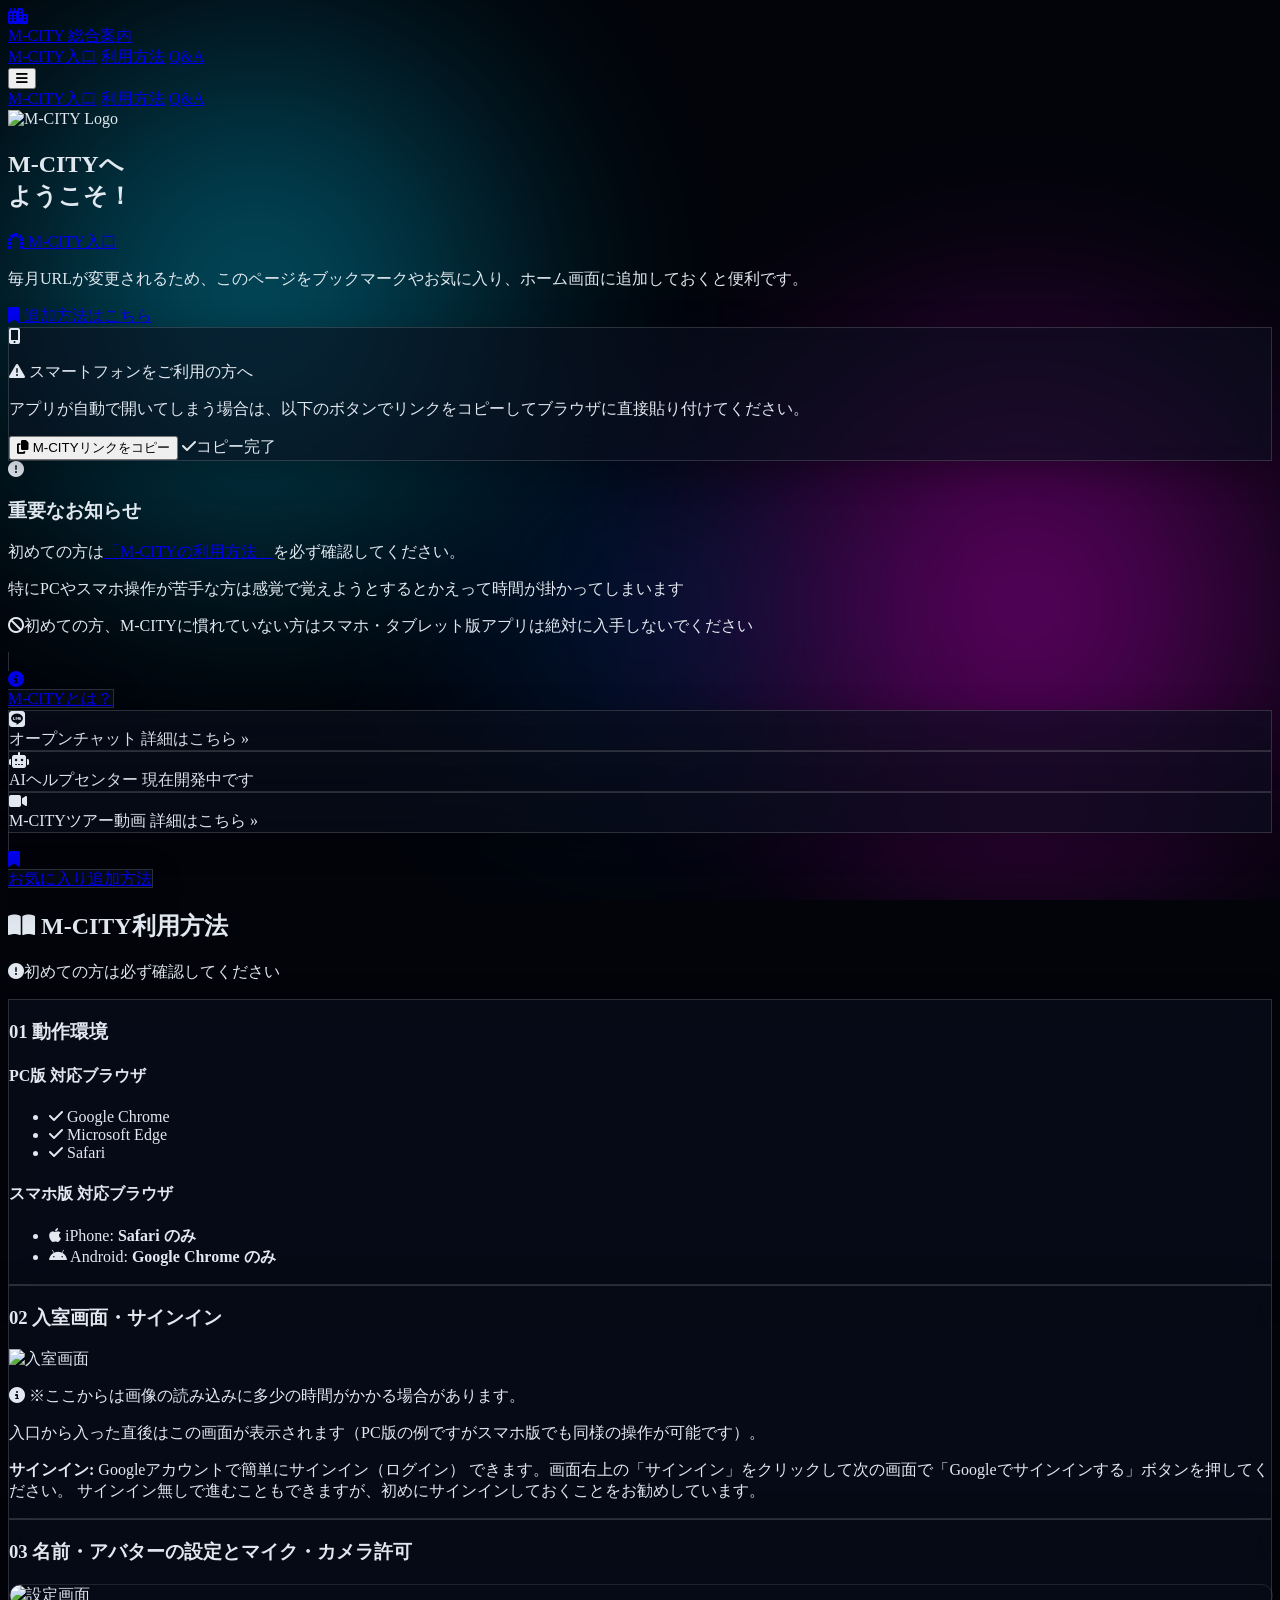
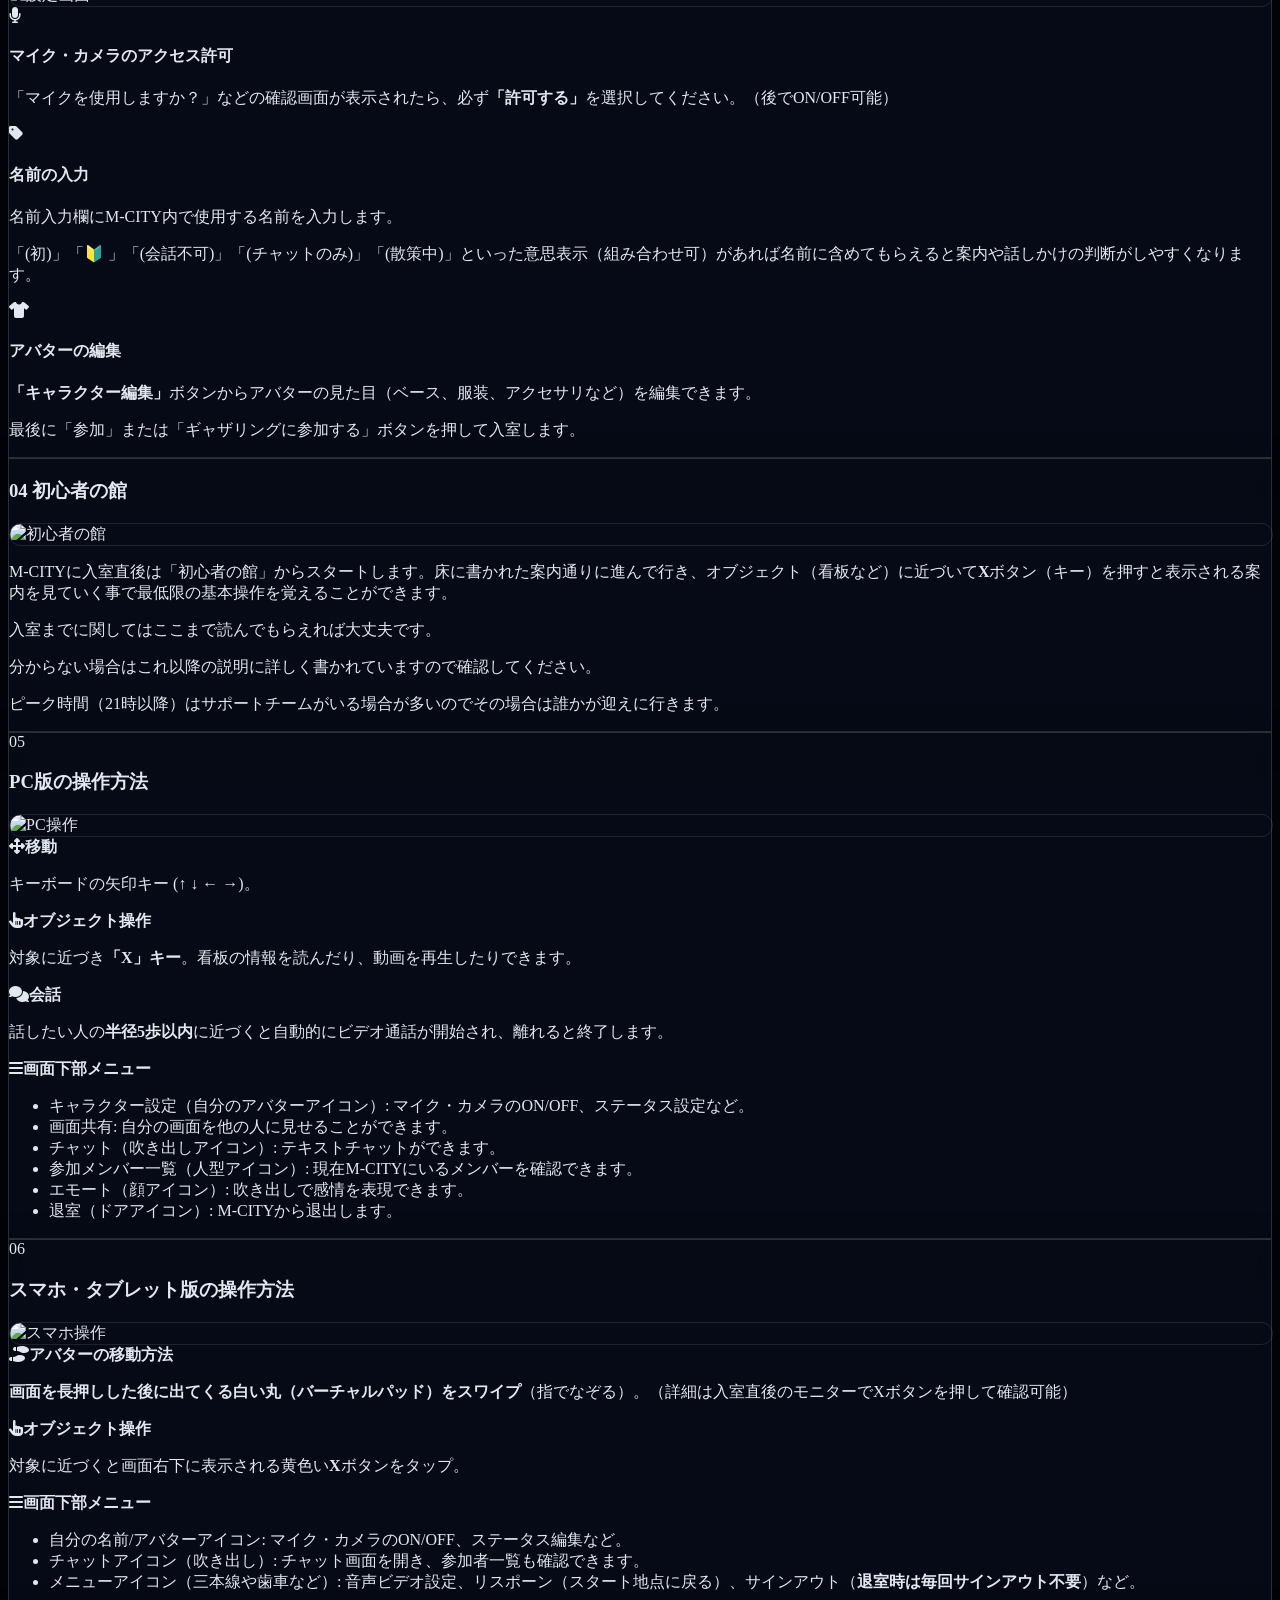
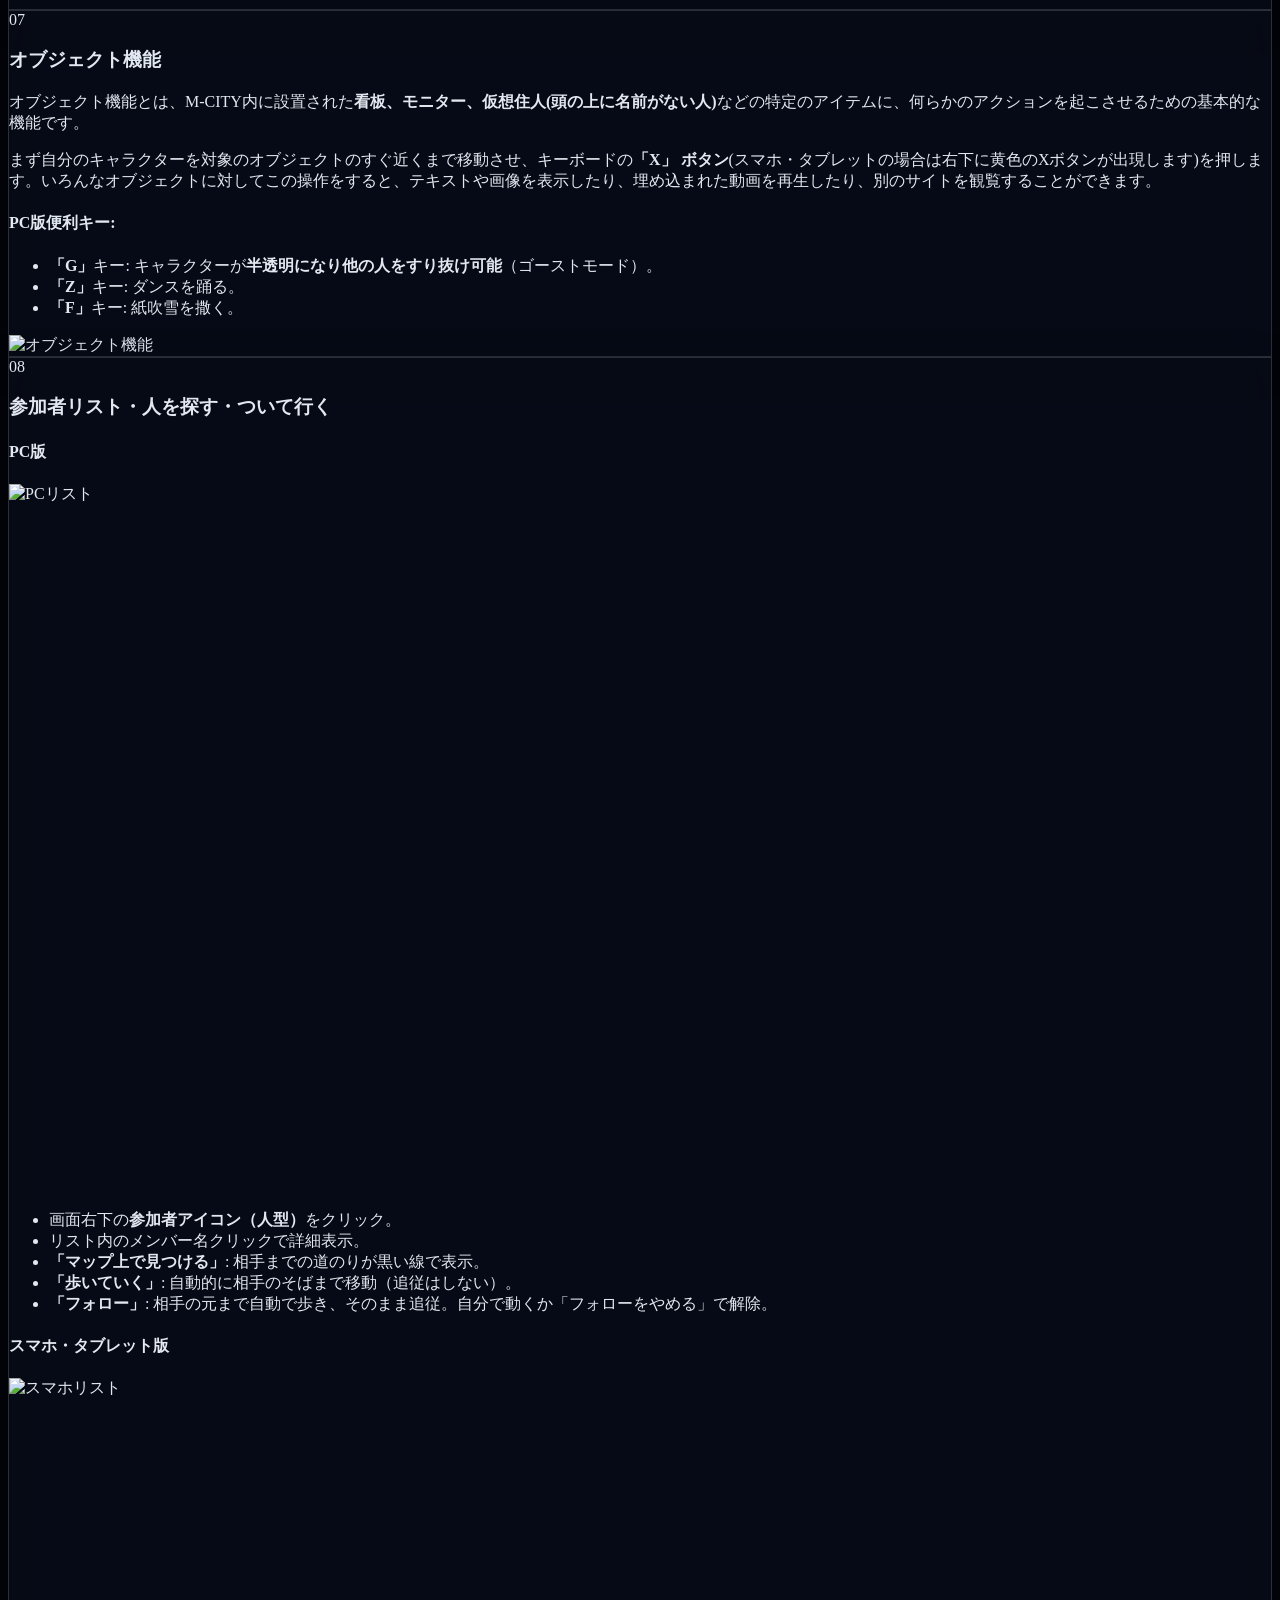
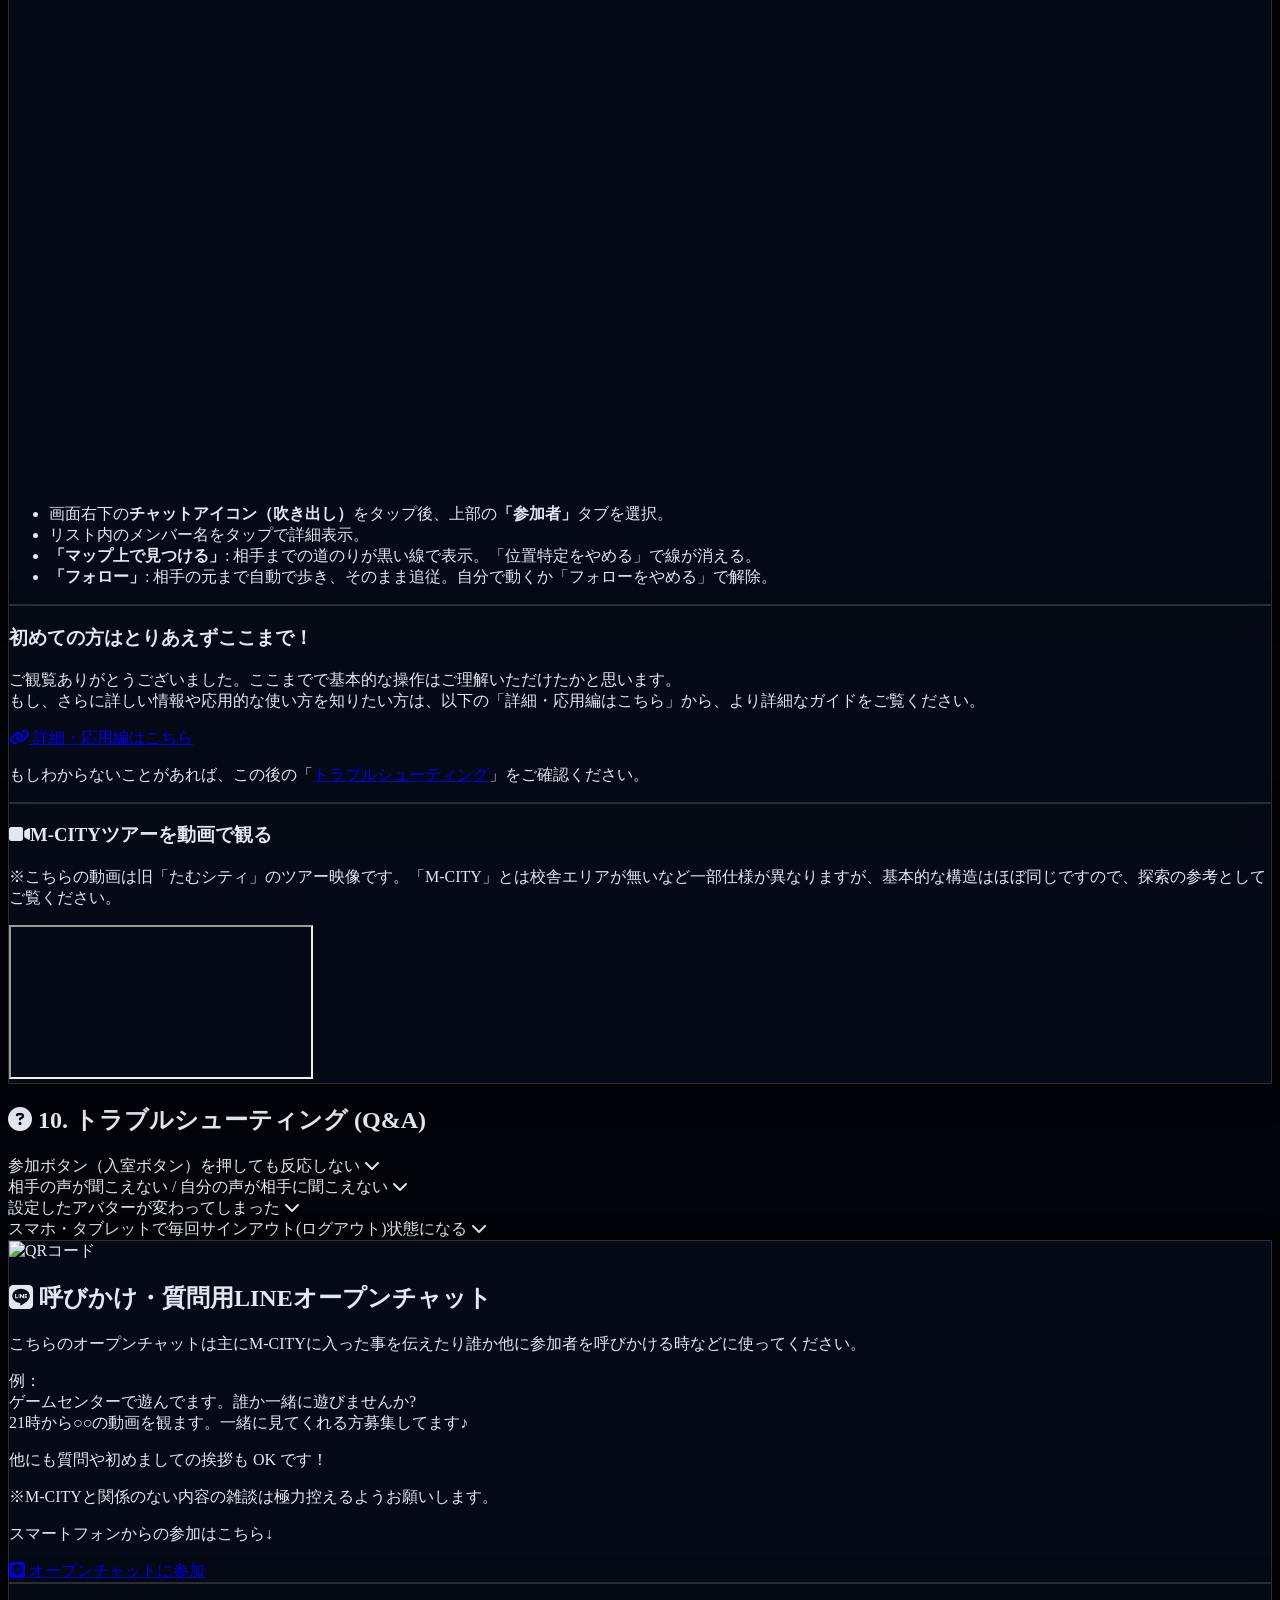
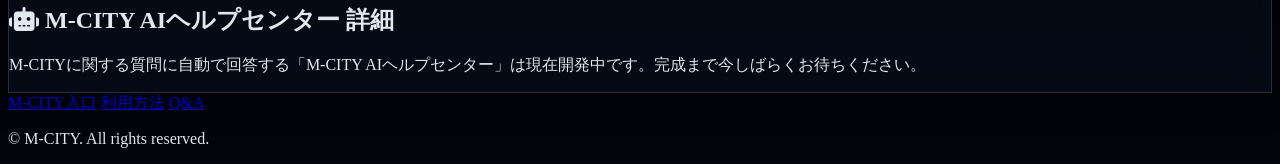
==== commit ea613a27: "Recreate M-CITY three-page site structure" ====
--- a/index.html
+++ b/index.html
@@ -1,199 +1,878 @@
-<!doctype html>
-<html lang="ja">
-  <head>
-    <meta charset="utf-8">
-    <meta name="viewport" content="width=device-width, initial-scale=1">
-    <title>M-CITYへようこそ</title>
-    <meta
-      name="description"
-      content="M-CITYのトップページ。簡単アクセスガイドと、M-CITYとは何かをわかりやすく紹介します。"
-    >
+﻿<!DOCTYPE html>
+<html lang="ja" class="scroll-smooth">
+<head>
+    <meta charset="UTF-8" />
+    <meta name="viewport" content="width=device-width, initial-scale=1" />
+    <title>M-CITY 総合案内</title>
+    
+    <!-- Tailwind CSS -->
+    <script src="https://cdn.tailwindcss.com"></script>
+    
+    <!-- Font Awesome -->
+    <link rel="stylesheet" href="https://cdnjs.cloudflare.com/ajax/libs/font-awesome/6.5.2/css/all.min.css" />
+    
+    <!-- Google Fonts -->
     <link rel="preconnect" href="https://fonts.googleapis.com">
     <link rel="preconnect" href="https://fonts.gstatic.com" crossorigin>
-    <link
-      href="https://fonts.googleapis.com/css2?family=Noto+Sans+JP:wght@400;500;700;900&family=Orbitron:wght@700;900&display=swap"
-      rel="stylesheet"
-    >
-    <link rel="stylesheet" href="styles.css">
-  </head>
-  <body>
-    <div class="bg-orb bg-orb-a"></div>
-    <div class="bg-orb bg-orb-b"></div>
-
-    <header class="site-header">
-      <a class="brand" href="#top" aria-label="M-CITY トップへ戻る">
-        <span class="brand-mark" aria-hidden="true"></span>
-        <span class="brand-text">M-CITY</span>
-      </a>
-      <nav class="site-nav" aria-label="ページ内移動">
-        <a href="#guide">簡単アクセスガイド</a>
-        <a href="#about">M-CITYってなに？</a>
-        <a href="#cta">はじめかた</a>
-      </nav>
+    <link href="https://fonts.googleapis.com/css2?family=Noto+Sans+JP:wght@400;500;700&family=Orbitron:wght@400;700;900&display=swap" rel="stylesheet" />
+
+    <script>
+        tailwind.config = {
+            theme: {
+                extend: {
+                    colors: {
+                        primary: '#00d4ff',
+                        secondary: '#ff00ff',
+                        dark: '#050510',
+                        glass: 'rgba(20, 25, 40, 0.7)',
+                        'glass-hover': 'rgba(30, 40, 60, 0.8)',
+                        'border-light': 'rgba(255, 255, 255, 0.1)',
+                    },
+                    fontFamily: {
+                        sans: ['"Noto Sans JP"', 'sans-serif'],
+                        orbitron: ['"Orbitron"', 'sans-serif'],
+                    },
+                    boxShadow: {
+                        'glow': '0 0 20px rgba(0, 212, 255, 0.15)',
+                        'glow-hover': '0 0 30px rgba(0, 212, 255, 0.3)',
+                    },
+                    animation: {
+                        'aurora-1': 'aurora-1 20s infinite alternate',
+                        'aurora-2': 'aurora-2 25s infinite alternate',
+                        'float': 'float 6s ease-in-out infinite',
+                    },
+                    keyframes: {
+                        'aurora-1': {
+                            '0%': { transform: 'translate(0, 0) scale(1)' },
+                            '100%': { transform: 'translate(20%, 20%) scale(1.2)' },
+                        },
+                        'aurora-2': {
+                            '0%': { transform: 'translate(0, 0) scale(1)' },
+                            '100%': { transform: 'translate(-20%, -10%) scale(1.1)' },
+                        },
+                        float: {
+                            '0%, 100%': { transform: 'translateY(0)' },
+                            '50%': { transform: 'translateY(-10px)' },
+                        }
+                    }
+                }
+            }
+        }
+    </script>
+
+    <style>
+        body {
+            background-color: #02040a;
+            color: #e2e8f0;
+            overflow-x: hidden;
+        }
+
+        /* 強化されたオーロラ背景 */
+        .aurora-bg {
+            position: fixed;
+            top: 0; left: 0; width: 100%; height: 100%;
+            z-index: -1;
+            background: #02040a;
+            overflow: hidden;
+        }
+        .aurora-blob {
+            position: absolute;
+            filter: blur(80px);
+            opacity: 0.4;
+            border-radius: 50%;
+        }
+        .blob-1 {
+            top: -10%; left: -10%; width: 60vw; height: 60vw;
+            background: radial-gradient(circle, #00d4ff, transparent 70%);
+            animation: aurora-1 20s infinite alternate;
+        }
+        .blob-2 {
+            bottom: -10%; right: -10%; width: 60vw; height: 60vw;
+            background: radial-gradient(circle, #ff00ff, transparent 70%);
+            animation: aurora-2 25s infinite alternate;
+        }
+        .blob-3 {
+            top: 40%; left: 30%; width: 40vw; height: 40vw;
+            background: radial-gradient(circle, #0066ff, transparent 70%);
+            opacity: 0.2;
+            animation: float 15s infinite reverse;
+        }
+
+        /* カスタムガラスパネル */
+        .glass-panel {
+            background: rgba(10, 15, 30, 0.6);
+            backdrop-filter: blur(16px);
+            -webkit-backdrop-filter: blur(16px);
+            border: 1px solid rgba(255, 255, 255, 0.15);
+            box-shadow: 0 8px 32px rgba(0, 0, 0, 0.3);
+        }
+
+        /* 繊細なグラデーションテキスト */
+        .text-gradient {
+            background: linear-gradient(135deg, #fff 30%, #00d4ff 100%);
+            -webkit-background-clip: text;
+            -webkit-text-fill-color: transparent;
+            background-clip: text;
+        }
+        
+        /* 吹き出しの矢印 */
+        .speech-bubble { position: relative; }
+        .speech-bubble::after {
+            content: '';
+            position: absolute;
+            width: 0; height: 0;
+            border-style: solid;
+        }
+        
+        /* PC用吹き出し（左向き矢印） */
+        @media (min-width: 768px) {
+            .speech-bubble::after {
+                top: 20px; left: -12px;
+                border-width: 12px 12px 12px 0;
+                border-color: transparent rgba(10, 15, 30, 0.8) transparent transparent;
+            }
+        }
+        
+        /* モバイル用吹き出し（下向き矢印） */
+        @media (max-width: 767px) {
+            .speech-bubble::after {
+                bottom: -12px; left: 50%;
+                transform: translateX(-50%);
+                border-width: 12px 12px 0 12px;
+                border-color: rgba(10, 15, 30, 0.8) transparent transparent transparent;
+            }
+        }
+
+        /* スクロールバー */
+        ::-webkit-scrollbar { width: 8px; }
+        ::-webkit-scrollbar-track { background: #02040a; }
+        ::-webkit-scrollbar-thumb { background: #334155; border-radius: 4px; }
+        ::-webkit-scrollbar-thumb:hover { background: #00d4ff; }
+
+        /* 画像の枠内収まり調整 */
+        .img-container {
+            width: 100%;
+            height: 100%;
+            overflow: hidden;
+            border-radius: 0.75rem;
+            border: 1px solid rgba(255,255,255,0.1);
+        }
+        .img-container img {
+            width: 100%;
+            height: auto;
+            display: block;
+            transition: transform 0.5s ease;
+        }
+        .img-container:hover img {
+            transform: scale(1.02);
+        }
+
+        /* アコーディオンアイコン */
+        details > summary { list-style: none; }
+        details > summary::-webkit-details-marker { display: none; }
+        details[open] .fa-chevron-down { transform: rotate(180deg); }
+    </style>
+</head>
+<body class="antialiased font-sans">
+
+    <!-- オーロラ背景 -->
+    <div class="aurora-bg">
+        <div class="aurora-blob blob-1"></div>
+        <div class="aurora-blob blob-2"></div>
+        <div class="aurora-blob blob-3"></div>
+    </div>
+
+    <!-- ナビゲーション -->
+    <header id="main-header" class="fixed top-0 w-full z-50 bg-[#02040a]/80 backdrop-blur-xl border-b border-white/10 transition-all">
+        <div class="container mx-auto px-4 lg:px-8">
+            <div class="flex items-center justify-between h-20">
+                <a href="#" class="flex items-center gap-3 group">
+                    <div class="w-10 h-10 rounded-lg bg-gradient-to-br from-primary to-blue-600 flex items-center justify-center text-black shadow-lg shadow-primary/20 group-hover:shadow-primary/40 transition-all">
+                        <i class="fas fa-city text-xl"></i>
+                    </div>
+                    <span class="text-xl md:text-2xl font-bold font-orbitron tracking-wider text-white">M-CITY <span class="text-sm font-normal text-gray-400 ml-1">総合案内</span></span>
+                </a>
+                
+                <nav class="hidden md:flex items-center gap-1">
+                    <a href="#entry" class="px-5 py-2 text-sm font-medium text-gray-300 hover:text-white hover:bg-white/10 rounded-full transition-all">M-CITY入口</a>
+                    <a href="#how-to-use" class="px-5 py-2 text-sm font-medium text-gray-300 hover:text-white hover:bg-white/10 rounded-full transition-all">利用方法</a>
+                    <a href="#troubleshooting" class="px-5 py-2 text-sm font-medium text-gray-300 hover:text-white hover:bg-white/10 rounded-full transition-all">Q&A</a>
+                </nav>
+
+                <button id="mobile-menu-btn" class="md:hidden p-2 text-gray-300 hover:text-white transition-colors">
+                    <i class="fas fa-bars text-2xl"></i>
+                </button>
+            </div>
+        </div>
+        <!-- モバイルメニュー -->
+        <div id="mobile-menu" class="hidden md:hidden absolute top-20 left-0 w-full bg-[#02040a]/95 backdrop-blur-xl border-t border-white/10 p-4 shadow-2xl">
+            <div class="flex flex-col space-y-2">
+                <a href="#entry" class="block p-3 rounded-lg hover:bg-white/10 text-gray-300 hover:text-white transition-colors font-bold">M-CITY入口</a>
+                <a href="#how-to-use" class="block p-3 rounded-lg hover:bg-white/10 text-gray-300 hover:text-white transition-colors font-bold">利用方法</a>
+                <a href="#troubleshooting" class="block p-3 rounded-lg hover:bg-white/10 text-gray-300 hover:text-white transition-colors font-bold">Q&A</a>
+            </div>
+        </div>
     </header>
 
-    <main id="top">
-      <section class="hero section-shell">
-        <div class="hero-copy">
-          <p class="eyebrow">M-CITYへようこそ</p>
-          <h1>M-CITY簡単アクセスガイド</h1>
-          <p class="lead">
-            すぐ開けて、迷わず戻れるように。
-            ブックマーク、お気に入り、ホーム画面追加までをまとめて案内します。
-          </p>
-
-          <div class="hero-points" aria-label="このページの見どころ">
-            <span>ブックマーク</span>
-            <span>お気に入り</span>
-            <span>ホーム画面追加</span>
-            <span>M-CITYってなに？</span>
-          </div>
+    <main class="pt-20">
+        
+        <!-- ヒーローセクション -->
+        <section id="entry" class="min-h-[90vh] flex items-center justify-center relative py-24">
+            <div class="container mx-auto px-4 relative z-10 text-center">
+                <!-- ロゴ画像 -->
+                <div class="relative w-48 h-auto mx-auto mb-8 group cursor-pointer hover:scale-105 transition-transform duration-500">
+                    <img src="https://i.imgur.com/Y6sM85p.png" 
+                         alt="M-CITY Logo" 
+                         class="w-full h-auto object-contain relative z-10 drop-shadow-2xl">
+                </div>
+                
+                <h1 class="text-5xl md:text-7xl lg:text-8xl font-black mb-8 leading-tight tracking-tight drop-shadow-[0_0_30px_rgba(0,212,255,0.3)] text-white">
+                    M-CITYへ<br class="md:hidden"/>ようこそ！
+                </h1>
+
+                <div class="flex flex-col items-center gap-6 mb-16">
+                    <a href="https://app.gather.town/app/O7T3B4ViTemCks4d/M-CITY%205" target="_blank" rel="noopener noreferrer" 
+                       class="group relative inline-flex items-center justify-center px-12 py-5 text-lg font-bold text-white transition-all duration-300 bg-gradient-to-r from-primary to-blue-600 rounded-full hover:shadow-[0_0_40px_rgba(0,212,255,0.5)] hover:scale-105 overflow-hidden border border-white/20">
+                        <div class="absolute inset-0 bg-white/20 translate-y-full group-hover:translate-y-0 transition-transform duration-300"></div>
+                        <i class="fas fa-dungeon mr-3 group-hover:rotate-12 transition-transform"></i>
+                        <span>M-CITY入口</span>
+                    </a>
+                    
+                    <div class="space-y-4">
+                        <p class="text-gray-300 text-sm md:text-base max-w-lg mx-auto leading-relaxed font-medium">
+                            毎月URLが変更されるため、このページをブックマークやお気に入り、ホーム画面に追加しておくと便利です。
+                        </p>
+                        <a href="bookmark-guide.html" class="inline-flex items-center gap-2 text-primary hover:text-white transition-colors text-sm font-bold border-b border-primary/30 hover:border-white pb-0.5">
+                            <i class="fas fa-bookmark"></i>
+                            追加方法はこちら
+                        </a>
+                    </div>
+                </div>
+
+                <!-- スマホ警告 -->
+                <div class="max-w-xl mx-auto glass-panel rounded-2xl p-6 mb-16 text-left border-l-4 border-amber-500 relative overflow-hidden group">
+                    <div class="absolute right-0 top-0 p-4 opacity-10 group-hover:opacity-20 transition-opacity">
+                        <i class="fas fa-mobile-alt text-8xl text-amber-500"></i>
+                    </div>
+                    <div class="relative z-10">
+                        <p class="text-amber-400 font-bold mb-2 flex items-center gap-2 text-lg">
+                            <i class="fas fa-exclamation-triangle"></i> スマートフォンをご利用の方へ
+                        </p>
+                        <p class="text-sm text-gray-300 mb-4 leading-relaxed">
+                            アプリが自動で開いてしまう場合は、以下のボタンでリンクをコピーしてブラウザに直接貼り付けてください。
+                        </p>
+                        <div class="flex flex-col sm:flex-row items-center gap-3">
+                            <button onclick="copyMCityLink()" class="w-full sm:w-auto px-6 py-3 bg-slate-800 hover:bg-slate-700 text-white text-sm font-bold rounded-lg transition-colors flex items-center justify-center gap-2 border border-white/10 shadow-lg">
+                                <i class="fas fa-copy"></i> M-CITYリンクをコピー
+                            </button>
+                            <span id="copy-message" class="text-green-400 text-xs font-bold hidden bg-green-900/30 px-3 py-1 rounded border border-green-500/30"><i class="fas fa-check mr-1"></i>コピー完了</span>
+                        </div>
+                    </div>
+                </div>
+
+                <!-- 重要なお知らせ - コンパクト版 -->
+                <div class="max-w-2xl mx-auto mb-8">
+                    <div class="relative overflow-hidden rounded-xl bg-gradient-to-br from-slate-900/90 via-slate-800/90 to-slate-900/90 backdrop-blur-xl border border-white/10 shadow-lg">
+                        <div class="relative z-10 p-5">
+                            <div class="flex items-center gap-2 mb-3">
+                                <div class="flex-shrink-0 w-8 h-8 rounded-lg bg-gradient-to-br from-primary to-blue-600 flex items-center justify-center">
+                                    <i class="fas fa-exclamation-circle text-sm text-white"></i>
+                                </div>
+                                <h3 class="text-base font-bold text-white">重要なお知らせ</h3>
+                            </div>
+                            <div class="bg-gradient-to-br from-blue-950/30 to-purple-950/30 rounded-lg p-3 border border-primary/20 mb-2">
+                                <p class="text-sm text-white leading-relaxed mb-2">
+                                    初めての方は<a href="#how-to-use" class="text-primary hover:text-white underline underline-offset-2 transition-colors font-bold">「M-CITYの利用方法」</a>を必ず確認してください。
+                                </p>
+                                <div class="rounded-lg bg-amber-900/30 border-l-2 border-amber-500 p-2">
+                                    <p class="text-xs text-amber-100 leading-relaxed">
+                                        特にPCやスマホ操作が苦手な方は感覚で覚えようとするとかえって時間が掛かってしまいます
+                                    </p>
+                                </div>
+                            </div>
+                            <div class="bg-red-950/20 border border-red-500/30 rounded-lg p-2 text-center">
+                                <p class="text-xs text-red-300 font-semibold">
+                                    <i class="fas fa-ban mr-1"></i>初めての方、M-CITYに慣れていない方は<span class="text-red-400 font-bold">スマホ・タブレット版アプリ</span>は絶対に入手しないでください
+                                </p>
+                            </div>
+                        </div>
+                    </div>
+                </div>
+            </div>
+        </section>
+
+        <!-- クイックリンク (カードレイアウト調整) -->
+        <section class="py-20 relative z-10">
+            <div class="container mx-auto px-4 lg:px-8">
+                <div class="grid grid-cols-2 md:grid-cols-3 lg:grid-cols-4 gap-4">
+                    <!-- Link Item 1 -->
+                    <a href="mcity-about.html" class="glass-panel p-6 rounded-2xl flex flex-col items-center justify-center text-center gap-4 hover:bg-white/10 transition-all duration-300 group h-full border border-white/5 hover:border-primary/30">
+                        <div class="w-14 h-14 rounded-full bg-primary/10 flex items-center justify-center group-hover:scale-110 transition-transform duration-300">
+                            <i class="fas fa-info-circle text-3xl text-primary"></i>
+                        </div>
+                        <span class="text-sm font-bold text-gray-200 group-hover:text-white">M-CITYとは？</span>
+                    </a>
+                    
+                    <!-- Link Item 2 -->
+                    <div class="glass-panel p-6 rounded-2xl flex flex-col items-center justify-center text-center gap-4 hover:bg-white/10 transition-all duration-300 group h-full border border-white/5 hover:border-green-400/30 relative">
+                        <a href="#openchat" class="absolute inset-0 z-10"></a>
+                        <div class="w-14 h-14 rounded-full bg-green-500/10 flex items-center justify-center group-hover:scale-110 transition-transform duration-300">
+                            <i class="fab fa-line text-3xl text-green-400"></i>
+                        </div>
+                        <span class="text-sm font-bold text-gray-200 group-hover:text-white">オープンチャット</span>
+                        <span class="text-[10px] text-primary mt-auto font-bold">詳細はこちら &raquo;</span>
+                    </div>
+
+                    <!-- Link Item 3 (Dev) -->
+                    <div class="glass-panel p-6 rounded-2xl flex flex-col items-center justify-center text-center gap-4 opacity-60 h-full border border-white/5">
+                        <div class="w-14 h-14 rounded-full bg-orange-500/10 flex items-center justify-center">
+                            <i class="fas fa-robot text-3xl text-orange-400"></i>
+                        </div>
+                        <span class="text-sm font-bold text-gray-300">AIヘルプセンター</span>
+                        <span class="text-[10px] text-amber-300 mt-auto font-bold">現在開発中です</span>
+                    </div>
+
+                    <!-- Link Item 4 -->
+                    <div class="glass-panel p-6 rounded-2xl flex flex-col items-center justify-center text-center gap-4 hover:bg-white/10 transition-all duration-300 group h-full border border-white/5 hover:border-red-500/30 relative">
+                        <a href="#tour-video" class="absolute inset-0 z-10"></a>
+                        <div class="w-14 h-14 rounded-full bg-red-500/10 flex items-center justify-center group-hover:scale-110 transition-transform duration-300">
+                            <i class="fas fa-video text-3xl text-red-500"></i>
+                        </div>
+                        <span class="text-sm font-bold text-gray-200 group-hover:text-white">M-CITYツアー動画</span>
+                        <span class="text-[10px] text-primary mt-auto font-bold">詳細はこちら &raquo;</span>
+                    </div>
+
+                    <!-- Link Item 5 -->
+                    <a href="bookmark-guide.html" class="glass-panel p-6 rounded-2xl flex flex-col items-center justify-center text-center gap-4 hover:bg-white/10 transition-all duration-300 group h-full border border-white/5 hover:border-yellow-400/30">
+                        <div class="w-14 h-14 rounded-full bg-yellow-400/10 flex items-center justify-center group-hover:scale-110 transition-transform duration-300">
+                            <i class="fas fa-bookmark text-3xl text-yellow-400"></i>
+                        </div>
+                        <span class="text-sm font-bold text-gray-200 group-hover:text-white">お気に入り追加方法</span>
+                    </a>
+
+                </div>
+            </div>
+        </section>
+
+        <!-- 利用方法セクション -->
+        <section id="how-to-use" class="py-24 relative z-10">
+            <div class="container mx-auto px-4 lg:px-8">
+                <div class="text-center mb-20">
+                    <h2 class="text-3xl md:text-5xl font-black mb-4 flex items-center justify-center gap-3 text-white">
+                        <i class="fas fa-book-open text-primary"></i>
+                        M-CITY利用方法
+                    </h2>
+                    <div class="inline-block bg-red-500/10 border border-red-500/20 px-6 py-2 rounded-full mt-4 backdrop-blur-sm">
+                        <p class="text-red-400 font-bold text-sm tracking-wide">
+                            <i class="fas fa-exclamation-circle mr-2"></i>初めての方は必ず確認してください
+                        </p>
+                    </div>
+                </div>
+
+                <div class="max-w-5xl mx-auto space-y-16">
+                    
+                    <!-- Step 1 -->
+                    <div class="glass-panel p-8 md:p-12 rounded-3xl relative overflow-hidden group">
+                        <div class="absolute top-0 left-0 w-2 h-full bg-primary shadow-[0_0_15px_#00d4ff]"></div>
+                        <div class="flex flex-col md:flex-row gap-8 items-start">
+                            <div class="flex-1 w-full">
+                                <h3 class="text-2xl font-bold mb-6 text-white flex items-center gap-3">
+                                    <span class="text-4xl font-orbitron text-primary opacity-50 group-hover:opacity-100 transition-opacity font-black">01</span>
+                                    動作環境
+                                </h3>
+                                <div class="grid grid-cols-1 md:grid-cols-2 gap-6">
+                                    <div class="bg-white/5 rounded-xl p-5 border border-white/5">
+                                        <h4 class="font-bold text-primary mb-3 text-sm tracking-wider uppercase border-b border-white/10 pb-2">PC版 対応ブラウザ</h4>
+                                        <ul class="space-y-2 text-sm text-gray-300">
+                                            <li class="flex items-center gap-2"><i class="fas fa-check text-xs text-primary"></i> Google Chrome</li>
+                                            <li class="flex items-center gap-2"><i class="fas fa-check text-xs text-primary"></i> Microsoft Edge</li>
+                                            <li class="flex items-center gap-2"><i class="fas fa-check text-xs text-primary"></i> Safari</li>
+                                        </ul>
+                                    </div>
+                                    <div class="bg-white/5 rounded-xl p-5 border border-white/5">
+                                        <h4 class="font-bold text-green-400 mb-3 text-sm tracking-wider uppercase border-b border-white/10 pb-2">スマホ版 対応ブラウザ</h4>
+                                        <ul class="space-y-2 text-sm text-gray-300">
+                                            <li class="flex items-center gap-2"><i class="fab fa-apple text-gray-500"></i> iPhone: <strong>Safari のみ</strong></li>
+                                            <li class="flex items-center gap-2"><i class="fab fa-android text-gray-500"></i> Android: <strong>Google Chrome のみ</strong></li>
+                                        </ul>
+                                    </div>
+                                </div>
+                            </div>
+                        </div>
+                    </div>
+
+                    <!-- Step 2 -->
+                    <div class="glass-panel p-8 md:p-12 rounded-3xl relative overflow-hidden group">
+                        <div class="absolute top-0 left-0 w-2 h-full bg-purple-500 shadow-[0_0_15px_#a855f7]"></div>
+                        <h3 class="text-2xl font-bold mb-6 text-white flex items-center gap-3">
+                            <span class="text-4xl font-orbitron text-purple-500 opacity-50 group-hover:opacity-100 transition-opacity font-black">02</span>
+                            入室画面・サインイン
+                        </h3>
+                        <div class="mb-6 bg-black/40 rounded-xl overflow-hidden border border-white/10">
+                            <img src="https://i.imgur.com/JsOnKU1.png" alt="入室画面" class="w-full h-auto object-cover opacity-90 group-hover:scale-[1.02] transition-transform duration-700" onerror="this.onerror=null;this.src='https://placehold.co/800x450/0f172a/334155?text=No+Image';">
+                        </div>
+                        <p class="text-amber-400 text-xs font-bold mb-3 bg-amber-900/30 inline-block px-3 py-1 rounded border border-amber-500/30"><i class="fas fa-info-circle mr-1"></i> ※ここからは画像の読み込みに多少の時間がかかる場合があります。</p>
+                        <p class="text-gray-300 mb-4 leading-relaxed">入口から入った直後はこの画面が表示されます（PC版の例ですがスマホ版でも同様の操作が可能です）。</p>
+                        <div class="bg-white/5 p-5 rounded-xl border border-white/5">
+                            <p class="text-sm text-gray-300 leading-relaxed">
+                                <strong class="text-primary text-base">サインイン:</strong> Googleアカウントで簡単にサインイン（ログイン） できます。画面右上の「サインイン」をクリックして次の画面で<span class="text-white bg-white/10 px-2 py-0.5 rounded mx-1 font-bold">「Googleでサインインする」</span>ボタンを押してください。 サインイン無しで進むこともできますが、<span class="text-amber-400 font-bold">初めにサインインしておくことをお勧めしています</span>。
+                            </p>
+                        </div>
+                    </div>
+
+                    <!-- Step 3 -->
+                    <div class="glass-panel p-8 md:p-12 rounded-3xl relative overflow-hidden group">
+                        <div class="absolute top-0 left-0 w-2 h-full bg-pink-500 shadow-[0_0_15px_#ec4899]"></div>
+                        <h3 class="text-2xl font-bold mb-8 text-white flex items-center gap-3">
+                            <span class="text-4xl font-orbitron text-pink-500 opacity-50 group-hover:opacity-100 transition-opacity font-black">03</span>
+                            名前・アバターの設定とマイク・カメラ許可
+                        </h3>
+                        
+                        <div class="flex flex-col lg:flex-row gap-10">
+                            <!-- 画像エリア -->
+                            <div class="w-full lg:w-1/2 flex-shrink-0">
+                                <div class="img-container bg-black/40 shadow-xl">
+                                    <img src="https://i.imgur.com/dV0sWtK.png" alt="設定画面" class="w-full h-full object-contain" onerror="this.onerror=null;this.src='https://placehold.co/600x500/0f172a/334155?text=Settings+Image';">
+                                </div>
+                            </div>
+                            
+                            <!-- テキストエリア -->
+                            <div class="w-full lg:w-1/2 space-y-6">
+                                <div class="flex gap-4">
+                                    <div class="w-10 h-10 rounded-full bg-green-500/20 flex items-center justify-center text-green-400 flex-shrink-0"><i class="fas fa-microphone"></i></div>
+                                    <div>
+                                        <h4 class="font-bold text-white mb-1">マイク・カメラのアクセス許可</h4>
+                                        <p class="text-sm text-gray-400">「マイクを使用しますか？」などの確認画面が表示されたら、必ず<strong class="text-green-400">「許可する」</strong>を選択してください。（後でON/OFF可能）</p>
+                                    </div>
+                                </div>
+
+                                <div class="flex gap-4">
+                                    <div class="w-10 h-10 rounded-full bg-primary/20 flex items-center justify-center text-primary flex-shrink-0"><i class="fas fa-tag"></i></div>
+                                    <div>
+                                        <h4 class="font-bold text-white mb-1">名前の入力</h4>
+                                        <p class="text-sm text-gray-400 mb-2">名前入力欄にM-CITY内で使用する名前を入力します。</p>
+                                        <p class="text-xs text-gray-500 bg-white/5 p-3 rounded-lg border border-white/5">
+                                            <span class="text-primary font-bold">「(初)」「🔰 」「(会話不可)」「(チャットのみ)」「(散策中)」</span>といった意思表示（組み合わせ可）があれば名前に含めてもらえると案内や話しかけの判断がしやすくなります。
+                                        </p>
+                                    </div>
+                                </div>
+
+                                <div class="flex gap-4">
+                                    <div class="w-10 h-10 rounded-full bg-purple-500/20 flex items-center justify-center text-purple-400 flex-shrink-0"><i class="fas fa-tshirt"></i></div>
+                                    <div>
+                                        <h4 class="font-bold text-white mb-1">アバターの編集</h4>
+                                        <p class="text-sm text-gray-400"><strong class="text-white">「キャラクター編集」</strong>ボタンからアバターの見た目（ベース、服装、アクセサリなど）を編集できます。</p>
+                                    </div>
+                                </div>
+
+                                <div class="mt-4 pt-6 border-t border-white/10 text-center">
+                                    <p class="font-bold text-white text-lg">最後に<span class="text-primary text-xl mx-1">「参加」</span>または<span class="text-primary text-xl mx-1">「ギャザリングに参加する」</span>ボタンを押して入室します。</p>
+                                </div>
+                            </div>
+                        </div>
+                    </div>
+
+                    <!-- Step 4 -->
+                    <div class="glass-panel p-8 md:p-12 rounded-3xl relative overflow-hidden group">
+                        <div class="absolute top-0 left-0 w-2 h-full bg-yellow-400 shadow-[0_0_15px_#facc15]"></div>
+                        <h3 class="text-2xl font-bold mb-6 text-white flex items-center gap-3">
+                            <span class="text-4xl font-orbitron text-yellow-400 opacity-50 group-hover:opacity-100 transition-opacity font-black">04</span>
+                            初心者の館
+                        </h3>
+                        <div class="flex flex-col md:flex-row gap-8 items-center">
+                            <div class="w-full md:w-2/3">
+                                <div class="img-container shadow-xl">
+                                    <img src="https://i.imgur.com/l8vENX0.png" alt="初心者の館" onerror="this.onerror=null;this.src='https://placehold.co/600x400/0f172a/334155?text=Beginner+Zone';">
+                                </div>
+                            </div>
+                            <div class="w-full md:w-1/3">
+                                <p class="text-gray-300 text-sm leading-relaxed mb-4">
+                                    M-CITYに入室直後は「初心者の館」からスタートします。床に書かれた案内通りに進んで行き、オブジェクト（看板など）に近づいて<strong class="text-yellow-400 bg-yellow-400/10 border border-yellow-400/30 px-2 rounded text-lg mx-1">X</strong>ボタン（キー）を押すと表示される案内を見ていく事で最低限の基本操作を覚えることができます。
+                                </p>
+                            </div>
+                        </div>
+                        <div class="mt-6 p-4 bg-white/5 rounded-xl border-l-4 border-primary">
+                            <p class="font-bold text-white mb-1">入室までに関してはここまで読んでもらえれば大丈夫です。</p>
+                            <p class="text-xs text-gray-400 mb-2">分からない場合はこれ以降の説明に詳しく書かれていますので確認してください。</p>
+                            <p class="text-primary text-xs font-bold">ピーク時間（21時以降）はサポートチームがいる場合が多いのでその場合は誰かが迎えに行きます。</p>
+                        </div>
+                    </div>
+
+                    <!-- Step 5: PC操作 -->
+                    <div class="glass-panel p-8 md:p-12 rounded-3xl relative overflow-hidden group border border-white/5">
+                        <div class="flex items-center gap-4 mb-8 border-b border-white/10 pb-4">
+                            <span class="bg-white/10 text-primary px-3 py-1 rounded text-sm font-orbitron font-bold">05</span>
+                            <h3 class="text-2xl font-bold text-white">PC版の操作方法</h3>
+                        </div>
+                        
+                        <div class="flex flex-col gap-8">
+                            <div class="w-full">
+                                <div class="img-container border border-white/10 shadow-2xl">
+                                    <img src="https://i.imgur.com/UsELwQm.png" alt="PC操作" onerror="this.onerror=null;this.src='https://placehold.co/800x450/0f172a/334155?text=PC+Controls';">
+                                </div>
+                            </div>
+                            <div class="w-full grid md:grid-cols-2 gap-4">
+                                <div class="bg-white/5 p-5 rounded-xl border border-white/5">
+                                    <strong class="text-primary block mb-2 text-lg"><i class="fas fa-arrows-alt mr-2"></i>移動</strong>
+                                    <p class="text-sm text-gray-300">キーボードの矢印キー (↑ ↓ ← →)。</p>
+                                </div>
+                                <div class="bg-white/5 p-5 rounded-xl border border-white/5">
+                                    <strong class="text-yellow-400 block mb-2 text-lg"><i class="fas fa-hand-pointer mr-2"></i>オブジェクト操作</strong>
+                                    <p class="text-sm text-gray-300">対象に近づき<strong class="text-white">「X」キー</strong>。看板の情報を読んだり、動画を再生したりできます。</p>
+                                </div>
+                                <div class="bg-white/5 p-5 rounded-xl border border-white/5 md:col-span-2">
+                                    <strong class="text-purple-400 block mb-2 text-lg"><i class="fas fa-comments mr-2"></i>会話</strong>
+                                    <p class="text-sm text-gray-300">話したい人の<strong class="text-white">半径5歩以内</strong>に近づくと自動的にビデオ通話が開始され、離れると終了します。</p>
+                                </div>
+                                <div class="bg-white/5 p-5 rounded-xl border border-white/5 md:col-span-2">
+                                    <strong class="text-white block mb-2 text-lg"><i class="fas fa-bars mr-2"></i>画面下部メニュー</strong>
+                                    <ul class="list-disc list-inside space-y-1 text-xs text-gray-400 ml-2">
+                                        <li>キャラクター設定（自分のアバターアイコン）: マイク・カメラのON/OFF、ステータス設定など。</li>
+                                        <li>画面共有: 自分の画面を他の人に見せることができます。</li>
+                                        <li>チャット（吹き出しアイコン）: テキストチャットができます。</li>
+                                        <li>参加メンバー一覧（人型アイコン）: 現在M-CITYにいるメンバーを確認できます。</li>
+                                        <li>エモート（顔アイコン）: 吹き出しで感情を表現できます。</li>
+                                        <li>退室（ドアアイコン）: M-CITYから退出します。</li>
+                                    </ul>
+                                </div>
+                            </div>
+                        </div>
+                    </div>
+
+                    <!-- Step 6: スマホ操作 -->
+                    <div class="glass-panel p-8 md:p-12 rounded-3xl relative overflow-hidden group border border-white/5">
+                        <div class="flex items-center gap-4 mb-8 border-b border-white/10 pb-4">
+                            <span class="bg-white/10 text-green-400 px-3 py-1 rounded text-sm font-orbitron font-bold">06</span>
+                            <h3 class="text-2xl font-bold text-white">スマホ・タブレット版の操作方法</h3>
+                        </div>
+                        
+                        <div class="flex flex-col gap-8">
+                            <div class="w-full">
+                                <div class="img-container border border-white/10 shadow-2xl">
+                                    <img src="https://i.imgur.com/XUNbBTI.png" alt="スマホ操作" onerror="this.onerror=null;this.src='https://placehold.co/800x450/0f172a/334155?text=Mobile+Controls';">
+                                </div>
+                            </div>
+                            <div class="w-full grid md:grid-cols-2 gap-4">
+                                <div class="bg-white/5 p-5 rounded-xl border border-white/5">
+                                    <strong class="text-green-400 block mb-2 text-lg"><i class="fas fa-shoe-prints mr-2"></i>アバターの移動方法</strong>
+                                    <p class="text-sm text-gray-300"><strong class="text-white">画面を長押しした後に出てくる白い丸（バーチャルパッド）をスワイプ</strong>（指でなぞる）。（詳細は入室直後のモニターでXボタンを押して確認可能）</p>
+                                </div>
+                                <div class="bg-white/5 p-5 rounded-xl border border-white/5">
+                                    <strong class="text-yellow-400 block mb-2 text-lg"><i class="fas fa-hand-pointer mr-2"></i>オブジェクト操作</strong>
+                                    <p class="text-sm text-gray-300">対象に近づくと画面右下に表示される黄色い<strong class="text-white bg-yellow-400/20 px-2 rounded mx-1">X</strong>ボタンをタップ。</p>
+                                </div>
+                                <div class="bg-white/5 p-5 rounded-xl border border-white/5 md:col-span-2">
+                                    <strong class="text-white block mb-2 text-lg"><i class="fas fa-bars mr-2"></i>画面下部メニュー</strong>
+                                    <ul class="list-disc list-inside space-y-1 text-xs text-gray-400 ml-2">
+                                        <li>自分の名前/アバターアイコン: マイク・カメラのON/OFF、ステータス編集など。</li>
+                                        <li>チャットアイコン（吹き出し）: チャット画面を開き、参加者一覧も確認できます。</li>
+                                        <li>メニューアイコン（三本線や歯車など）: 音声ビデオ設定、リスポーン（スタート地点に戻る）、サインアウト（<strong class="text-red-400">退室時は毎回サインアウト不要</strong>）など。</li>
+                                    </ul>
+                                </div>
+                            </div>
+                        </div>
+                    </div>
+
+                    <!-- Step 7 -->
+                    <div class="glass-panel p-8 md:p-12 rounded-3xl relative overflow-hidden group border-l-4 border-l-indigo-500">
+                        <div class="flex items-center gap-4 mb-8">
+                            <span class="text-4xl font-orbitron font-bold text-indigo-500 opacity-50 group-hover:opacity-100 transition-opacity font-black">07</span>
+                            <h3 class="text-2xl font-bold text-white">オブジェクト機能</h3>
+                        </div>
+                        <div class="flex flex-col gap-6">
+                            <div class="space-y-4">
+                                <p class="text-gray-300 text-sm leading-relaxed">
+                                    オブジェクト機能とは、M-CITY内に設置された<strong class="text-primary">看板、モニター、仮想住人(頭の上に名前がない人)</strong>などの特定のアイテムに、何らかのアクションを起こさせるための基本的な機能です。
+                                </p>
+                                <p class="text-gray-300 text-sm leading-relaxed">
+                                    まず自分のキャラクターを対象のオブジェクトのすぐ近くまで移動させ、キーボードの<strong class="text-yellow-400">「X」 ボタン</strong>(スマホ・タブレットの場合は右下に黄色のXボタンが出現します)を押します。いろんなオブジェクトに対してこの操作をすると、テキストや画像を表示したり、埋め込まれた動画を再生したり、別のサイトを観覧することができます。
+                                </p>
+                                <div class="bg-black/30 p-4 rounded-xl border border-white/10">
+                                    <h4 class="font-bold text-primary text-sm mb-2">PC版便利キー:</h4>
+                                    <ul class="space-y-1 text-xs text-gray-400">
+                                        <li><strong class="text-primary">「G」</strong>キー: キャラクターが<strong class="text-white">半透明になり他の人をすり抜け可能</strong>（ゴーストモード）。</li>
+                                        <li><strong class="text-primary">「Z」</strong>キー: ダンスを踊る。</li>
+                                        <li><strong class="text-primary">「F」</strong>キー: 紙吹雪を撒く。</li>
+                                    </ul>
+                                </div>
+                            </div>
+                            <div class="w-full">
+                                <div class="bg-black/40 rounded-xl overflow-hidden border border-white/10 shadow-xl">
+                                    <img src="https://i.imgur.com/CixPfpA.png" alt="オブジェクト機能" class="w-full h-auto object-contain" onerror="this.onerror=null;this.src='https://placehold.co/700x400/0f172a/334155?text=Objects';">
+                                </div>
+                            </div>
+                        </div>
+                    </div>
+
+                    <!-- Step 8 -->
+                    <div class="glass-panel p-8 md:p-12 rounded-3xl relative overflow-hidden group border-l-4 border-l-blue-500">
+                        <div class="flex items-center gap-4 mb-8">
+                            <span class="text-4xl font-orbitron font-bold text-blue-500 opacity-50 group-hover:opacity-100 transition-opacity font-black">08</span>
+                            <h3 class="text-2xl font-bold text-white">参加者リスト・人を探す・ついて行く</h3>
+                        </div>
+                        <div class="space-y-10">
+                            <div>
+                                <h4 class="font-bold text-xl text-primary mb-4 border-b border-white/10 pb-2">PC版</h4>
+                                <div class="mb-6 bg-black/40 rounded-xl overflow-hidden border border-white/10 shadow-xl" style="aspect-ratio: 16/9;">
+                                    <img src="https://i.imgur.com/LwwfCnv.png" alt="PCリスト" class="w-full h-full object-cover" onerror="this.onerror=null;this.src='https://placehold.co/800x500/0f172a/334155?text=PC+List';">
+                                </div>
+                                <ul class="list-disc list-inside space-y-2 text-sm text-gray-300">
+                                    <li>画面右下の<strong class="text-primary">参加者アイコン（人型）</strong>をクリック。</li>
+                                    <li>リスト内のメンバー名クリックで詳細表示。</li>
+                                    <li><strong class="text-white">「マップ上で見つける」</strong>: 相手までの道のりが黒い線で表示。</li>
+                                    <li><strong class="text-white">「歩いていく」</strong>: 自動的に相手のそばまで移動（追従はしない）。</li>
+                                    <li><strong class="text-white">「フォロー」</strong>: 相手の元まで自動で歩き、そのまま追従。自分で動くか「フォローをやめる」で解除。</li>
+                                </ul>
+                            </div>
+                            <div>
+                                <h4 class="font-bold text-xl text-green-400 mb-4 border-b border-white/10 pb-2">スマホ・タブレット版</h4>
+                                <div class="mb-6 bg-black/40 rounded-xl overflow-hidden border border-white/10 shadow-xl" style="aspect-ratio: 16/9;">
+                                    <img src="https://i.imgur.com/v9BbGSW.png" alt="スマホリスト" class="w-full h-full object-cover" onerror="this.onerror=null;this.src='https://placehold.co/800x500/0f172a/334155?text=Mobile+List';">
+                                </div>
+                                <ul class="list-disc list-inside space-y-2 text-sm text-gray-300">
+                                    <li>画面右下の<strong class="text-primary">チャットアイコン（吹き出し）</strong>をタップ後、上部の<strong class="text-primary">「参加者」</strong>タブを選択。</li>
+                                    <li>リスト内のメンバー名をタップで詳細表示。</li>
+                                    <li><strong class="text-white">「マップ上で見つける」</strong>: 相手までの道のりが黒い線で表示。「位置特定をやめる」で線が消える。</li>
+                                    <li><strong class="text-white">「フォロー」</strong>: 相手の元まで自動で歩き、そのまま追従。自分で動くか「フォローをやめる」で解除。</li>
+                                </ul>
+                            </div>
+                        </div>
+                    </div>
+
+                    <!-- CTA Block -->
+                    <div class="text-center py-8">
+                        <div class="glass-panel p-10 rounded-3xl inline-block max-w-4xl border border-primary/20 relative overflow-hidden group">
+                            <div class="absolute inset-0 bg-primary/5 group-hover:bg-primary/10 transition-colors"></div>
+                            <h3 class="font-bold text-2xl text-white mb-4 relative z-10"><strong class="text-red-500">初めての方はとりあえずここまで！</strong></h3>
+                            <p class="text-gray-300 mb-8 relative z-10 text-sm md:text-base">ご観覧ありがとうございました。ここまでで基本的な操作はご理解いただけたかと思います。<br>もし、さらに詳しい情報や応用的な使い方を知りたい方は、以下の「詳細・応用編はこちら」から、より詳細なガイドをご覧ください。</p>
+                            <a href="https://tamcity.my.canva.site/dagpebmouuk" target="_blank" rel="noopener noreferrer" 
+                               class="relative z-10 inline-flex items-center gap-2 bg-slate-800 hover:bg-slate-700 text-white border border-white/20 px-8 py-4 rounded-full font-bold transition-all hover:scale-105 shadow-lg">
+                                <i class="fas fa-link"></i> 詳細・応用編はこちら
+                            </a>
+                            <p class="mt-6 text-gray-500 text-xs relative z-10">もしわからないことがあれば、この後の「<a href="#troubleshooting" class="text-primary hover:text-white underline transition-colors">トラブルシューティング</a>」をご確認ください。</p>
+                        </div>
+                    </div>
+
+                    <!-- Video Archive -->
+                    <div id="tour-video" class="glass-panel p-8 rounded-3xl border-t-4 border-t-red-500">
+                        <h3 class="font-bold text-xl text-white mb-4"><i class="fas fa-video text-red-500 mr-2"></i>M-CITYツアーを動画で観る</h3>
+                        <p class="text-xs text-gray-400 mb-4 bg-white/5 p-4 rounded-xl">※こちらの動画は旧「たむシティ」のツアー映像です。「M-CITY」とは校舎エリアが無いなど一部仕様が異なりますが、基本的な構造はほぼ同じですので、探索の参考としてご覧ください。</p>
+                        <div class="relative w-full pt-[56.25%] bg-black rounded-xl overflow-hidden shadow-2xl border border-white/10">
+                            <iframe src="https://www.youtube.com/embed/Vzf5aRxpv1A?si=_YYhsjUmiAS-aTbW" class="absolute top-0 left-0 w-full h-full border-0" allow="accelerometer; autoplay; clipboard-write; encrypted-media; gyroscope; picture-in-picture; web-share" allowfullscreen></iframe>
+                        </div>
+                    </div>
+                </div>
+            </div>
+        </section>
+
+        <!-- トラブルシューティング -->
+        <section id="troubleshooting" class="py-24 relative z-10">
+            <div class="container mx-auto px-4 max-w-4xl">
+                <div class="text-center mb-16">
+                    <h2 class="text-3xl font-bold text-white mb-2 flex items-center justify-center gap-3">
+                        <i class="fas fa-question-circle text-primary"></i>
+                        10. トラブルシューティング (Q&A)
+                    </h2>
+                    <div class="h-1 w-24 bg-gradient-to-r from-primary to-transparent mx-auto rounded-full"></div>
+                </div>
+
+                <div class="space-y-4">
+                    <!-- Q1 -->
+                    <details class="group bg-[#0a0f1e] rounded-xl border border-white/5 overflow-hidden open:bg-white/5 transition-all">
+                        <summary class="flex items-center justify-between p-6 cursor-pointer font-bold text-white hover:bg-white/5 transition-colors">
+                            <span class="flex items-center gap-3"><span class="w-1.5 h-6 bg-red-500 rounded-full"></span>参加ボタン（入室ボタン）を押しても反応しない</span>
+                            <i class="fas fa-chevron-down text-gray-500 transition-transform group-open:rotate-180"></i>
+                        </summary>
+                        <div class="p-6 pt-0 text-gray-300 text-sm border-t border-white/5 mt-2 animate-[fadeIn_0.3s_ease]">
+                            <p class="mt-4 mb-4">入室前に<strong class="text-red-400">カメラ・マイクの許可</strong>をしていないと入れません。許可をしても入れない場合はブラウザの設定でカメラやマイクの設定が<strong class="text-red-400">拒否</strong>になっている場合が多いです。</p>
+                            <p class="mb-2 font-bold text-primary">ブラウザの設定方法：</p>
+                            <div class="flex flex-col sm:flex-row gap-4 text-xs">
+                                <a href="https://lab.parque.io/details/36961d02722c4436bc881c49dcfdc419" target="_blank" class="text-primary hover:text-white underline">・スマホ・タブレット設定</a>
+                                <a href="https://lab.parque.io/details/7d98e5d990bd4d13a918c5619801ec10" target="_blank" class="text-primary hover:text-white underline">・Windows設定</a>
+                                <a href="https://support.metalife.co.jp/efe4438775a341d2abb489e5e36b052a" target="_blank" class="text-primary hover:text-white underline">・Mac設定</a>
+                            </div>
+                        </div>
+                    </details>
+
+                    <!-- Q2 -->
+                    <details class="group bg-[#0a0f1e] rounded-xl border border-white/5 overflow-hidden open:bg-white/5 transition-all">
+                        <summary class="flex items-center justify-between p-6 cursor-pointer font-bold text-white hover:bg-white/5 transition-colors">
+                            <span class="flex items-center gap-3"><span class="w-1.5 h-6 bg-amber-500 rounded-full"></span>相手の声が聞こえない / 自分の声が相手に聞こえない</span>
+                            <i class="fas fa-chevron-down text-gray-500 transition-transform group-open:rotate-180"></i>
+                        </summary>
+                        <div class="p-6 pt-0 text-gray-300 text-sm border-t border-white/5 mt-2">
+                            <p class="mt-4"><strong class="text-primary">一度M-CITYを退室してもう一度入り直してください。</strong>多くの場合はこの操作で解決する場合が多いです。</p>
+                        </div>
+                    </details>
+
+                    <!-- Q3 -->
+                    <details class="group bg-[#0a0f1e] rounded-xl border border-white/5 overflow-hidden open:bg-white/5 transition-all">
+                        <summary class="flex items-center justify-between p-6 cursor-pointer font-bold text-white hover:bg-white/5 transition-colors">
+                            <span class="flex items-center gap-3"><span class="w-1.5 h-6 bg-blue-500 rounded-full"></span>設定したアバターが変わってしまった</span>
+                            <i class="fas fa-chevron-down text-gray-500 transition-transform group-open:rotate-180"></i>
+                        </summary>
+                        <div class="p-6 pt-0 text-gray-300 text-sm border-t border-white/5 mt-2">
+                            <ul class="list-disc list-inside space-y-2 mt-4">
+                                <li><strong class="text-primary">サインイン (アカウントの作成)をしていない場合</strong>に間を置いて入室するとアバターの情報がリセットされてしまいます。アバター情報を維持したい場合は<strong class="text-red-400">Google アカウントでサインイン</strong>してください。</li>
+                                <li>M-CITYは1ヶ月毎にリンクを更新しており、新しいM-CITYに入る際にアカウントを作っていても稀にアバターが違う場合があります。その場合は<a href="https://app.gather.town/app/G81OpmjDkO1xeP8S/M-CITY%204" target="_blank" class="text-primary hover:underline font-bold">旧M-CITY</a>から入って「新しいM-CITY」に繋がるドアに行けばアバターを引き継ぐことができます。</li>
+                            </ul>
+                        </div>
+                    </details>
+
+                    <!-- Q4 -->
+                    <details class="group bg-[#0a0f1e] rounded-xl border border-white/5 overflow-hidden open:bg-white/5 transition-all">
+                        <summary class="flex items-center justify-between p-6 cursor-pointer font-bold text-white hover:bg-white/5 transition-colors">
+                            <span class="flex items-center gap-3"><span class="w-1.5 h-6 bg-purple-500 rounded-full"></span>スマホ・タブレットで毎回サインアウト(ログアウト)状態になる</span>
+                            <i class="fas fa-chevron-down text-gray-500 transition-transform group-open:rotate-180"></i>
+                        </summary>
+                        <div class="p-6 pt-0 text-gray-300 text-sm border-t border-white/5 mt-2">
+                            <p class="mt-4 mb-4">本来は自分でサインアウトしない限りはサインインしたままの状態ですがiPhone の場合<strong class="text-primary">プライベートブラウズ</strong>、android の場合<strong class="text-primary">シークレットモード</strong>になっているとサインインした状態を維持することができません。</p>
+                            <p class="mb-2 font-bold text-primary">通常モードに戻す方法：</p>
+                            <div class="flex flex-col gap-1 text-xs">
+                                <a href="https://support.apple.com/ja-jp/105030" target="_blank" class="text-gray-300 hover:text-white underline">・iPhone（Safariでプライベートブラウズをオフにする）：Appleサポート</a>
+                                <a href="https://support.google.com/chrome/answer/95464?co=GENIE.Platform%3DAndroid&hl=ja" target="_blank" class="text-gray-300 hover:text-white underline">・Android（Chromeでシークレットモードを終了する）：Googleサポート</a>
+                            </div>
+                        </div>
+                    </details>
+                </div>
+            </div>
+        </section>
+
+        <!-- オープンチャット -->
+        <section id="openchat" class="py-24 relative overflow-hidden z-10">
+            <div class="absolute inset-0 bg-gradient-to-r from-green-900/10 to-transparent pointer-events-none"></div>
+            <div class="container mx-auto px-4 lg:px-8 relative z-10">
+                <div class="glass-panel p-10 md:p-14 rounded-[3rem] border border-green-500/20 max-w-6xl mx-auto flex flex-col md:flex-row items-center gap-12">
+                    <div class="md:w-1/3 text-center">
+                        <div class="relative inline-block group">
+                            <div class="absolute inset-0 bg-green-500 blur-2xl opacity-20 group-hover:opacity-40 transition-opacity"></div>
+                            <img src="https://i.imgur.com/HgaxHrF.png" alt="QRコード" class="relative w-56 h-56 rounded-2xl border-4 border-green-500/30 shadow-2xl bg-white" onerror="this.onerror=null;this.src='https://placehold.co/224x224/064e3b/34d399?text=QR+Code';">
+                        </div>
+                    </div>
+                    <div class="md:w-2/3 text-left space-y-6">
+                        <h2 class="text-3xl font-bold text-white flex items-center gap-4">
+                            <i class="fab fa-line text-green-400 text-5xl"></i>
+                            呼びかけ・質問用LINEオープンチャット
+                        </h2>
+                        <p class="text-lg text-gray-300 leading-relaxed">こちらのオープンチャットは主にM-CITYに入った事を伝えたり誰か他に参加者を呼びかける時などに使ってください。</p>
+                        
+                        <div class="bg-black/40 p-6 rounded-2xl border-l-4 border-primary">
+                            <p class="text-gray-300">
+                                例：<br>
+                                ゲームセンターで遊んでます。誰か一緒に遊びませんか?<br>
+                                21時から○○の動画を観ます。一緒に見てくれる方募集してます♪
+                            </p>
+                        </div>
+                        
+                        <p class="text-gray-300">他にも質問や初めましての挨拶も OK です！</p>
+                        <p class="font-bold text-amber-300 border-l-4 border-amber-300 pl-3">※M-CITYと関係のない内容の雑談は極力控えるようお願いします。</p>
+                        
+                        <div class="pt-4">
+                            <p class="mb-3 text-sm text-gray-400">スマートフォンからの参加はこちら↓</p>
+                            <a href="https://line.me/ti/g2/OCm8LqxaDR0J9XlSColRKB9p7xA14dD7RRndpw?utm_source=invitation&utm_medium=link_copy&utm_campaign=default" target="_blank" rel="noopener noreferrer" 
+                               class="inline-flex items-center gap-3 bg-[#06c755] hover:bg-[#05b34c] text-white px-8 py-4 rounded-full font-bold shadow-lg shadow-green-900/50 transition-all hover:-translate-y-1">
+                                <i class="fab fa-line text-2xl"></i> オープンチャットに参加
+                            </a>
+                        </div>
+                    </div>
+                </div>
+            </div>
+        </section>
+        
+        <!-- AIヘルプ -->
+        <section id="ai-help" class="py-20 relative z-10">
+            <div class="container mx-auto px-4">
+                <div class="glass-panel p-8 rounded-2xl opacity-70 text-center max-w-3xl mx-auto border border-dashed border-white/20">
+                    <h2 class="text-xl font-bold mb-4 text-gray-300 flex items-center justify-center gap-3">
+                        <i class="fas fa-robot"></i> M-CITY AIヘルプセンター 詳細
+                    </h2>
+                    <p class="text-sm text-gray-400">
+                        M-CITYに関する質問に自動で回答する「M-CITY AIヘルプセンター」は現在開発中です。完成まで今しばらくお待ちください。
+                    </p>
+                </div>
+            </div>
+        </section>
+
+    </main>
+
+    <footer class="bg-[#02040a] border-t border-white/10 py-12 mt-12 relative z-10">
+        <div class="container mx-auto px-4 text-center">
+            <div class="flex flex-wrap justify-center gap-8 mb-8 text-sm font-bold text-gray-500">
+                <a href="#entry" class="hover:text-primary transition-colors">M-CITY入口</a>
+                <a href="#how-to-use" class="hover:text-primary transition-colors">利用方法</a>
+                <a href="#troubleshooting" class="hover:text-primary transition-colors">Q&A</a>
+            </div>
+            <p class="font-orbitron text-xs tracking-wider text-gray-700">&copy; M-CITY. All rights reserved.</p>
         </div>
-
-        <div class="hero-visual">
-          <div class="hero-frame">
-            <img src="assets/mcity/hero-town.png" alt="M-CITYの街の全体図">
-          </div>
-          <div class="hero-note">
-            <strong>オンライン上の街へ、1タップで。</strong>
-            <p>よく使う端末に保存しておくと、次回からのアクセスがぐっと楽になります。</p>
-          </div>
-        </div>
-      </section>
-
-      <section id="guide" class="guide section-shell">
-        <div class="section-heading">
-          <p class="section-kicker">M-CITY簡単アクセスガイド</p>
-          <h2>ブックマーク・お気に入り・画面の追加方法</h2>
-          <p>
-            いつものブラウザから、少しだけ手元に寄せておくための3つの方法です。
-            PCでもスマホでも、あなたの使いやすい形でどうぞ。
-          </p>
-        </div>
-
-        <div class="guide-grid">
-          <article class="guide-card guide-card-cyan">
-            <div class="guide-index">01</div>
-            <h3>ブックマークに保存</h3>
-            <p>まずはページをブックマーク。次回からURLを探さず、すぐに開けます。</p>
-            <ul>
-              <li>ブラウザのメニューから「ブックマークに追加」</li>
-              <li>名前は「M-CITY」など覚えやすい表記でOK</li>
-              <li>よく使うフォルダに入れておくとさらに便利</li>
-            </ul>
-          </article>
-
-          <article class="guide-card guide-card-magenta">
-            <div class="guide-index">02</div>
-            <h3>お気に入りバーに置く</h3>
-            <p>PCならお気に入りバーに固定して、1クリックでアクセスできます。</p>
-            <ul>
-              <li>お気に入りバーを表示しておく</li>
-              <li>アイコンだけの表示にすると省スペース</li>
-              <li>他のよく使うサイトと並べて管理しやすい</li>
-            </ul>
-          </article>
-
-          <article class="guide-card guide-card-lime">
-            <div class="guide-index">03</div>
-            <h3>ホーム画面に追加</h3>
-            <p>スマホならホーム画面に置いて、アプリ感覚で開けます。</p>
-            <ul>
-              <li>共有メニューから「ホーム画面に追加」</li>
-              <li>アイコン名は短くすると見つけやすい</li>
-              <li>毎日使う人にはいちばん相性のいい方法です</li>
-            </ul>
-          </article>
-        </div>
-
-        <div class="guide-foot">
-          <div class="guide-foot-copy">
-            <strong>ひとつだけ選ぶなら、まずはブックマーク。</strong>
-            <p>PCとスマホの両方で使うなら、お気に入りバーとホーム画面追加を組み合わせるのがおすすめです。</p>
-          </div>
-          <div class="guide-foot-image">
-            <img src="assets/mcity/event-collage.png" alt="M-CITYの街で過ごす人たちの様子">
-          </div>
-        </div>
-      </section>
-
-      <section id="about" class="about section-shell">
-        <div class="section-heading section-heading-wide">
-          <p class="section-kicker">M-CITYってなに？</p>
-          <h2>オンライン上にひとつの「街」をつくったコミュニティ</h2>
-          <p>
-            レトロなRPGのような世界で、アバターを動かしながら雑談したり、作業を並走したり、
-            ちょっとした相談をしたり。SNSでもチャットでもZoomでもない、ちょうど中間の居場所です。
-          </p>
-        </div>
-
-        <div class="about-layout">
-          <div class="about-copy">
-            <div class="quote-box">
-              <span class="quote-mark">“</span>
-              <p>
-                同じ街に住む住民同士が、お互いの時間や距離感を大切にしながら、
-                ゆるくつながっていける場所。
-              </p>
-            </div>
-
-            <div class="feature-list">
-              <div>
-                <span>雑談</span>
-                <p>たまたま近くにいた人と、思いがけない話が始まる。</p>
-              </div>
-              <div>
-                <span>作業</span>
-                <p>誰かがいる気配の中で、ひとり作業も心地よく進む。</p>
-              </div>
-              <div>
-                <span>相談</span>
-                <p>少し勇気を出して、もやもやを言葉にしてみる。</p>
-              </div>
-            </div>
-          </div>
-
-          <div class="about-visual">
-            <figure class="about-card about-card-main">
-              <img src="assets/mcity/concept-town.jpeg" alt="M-CITYの街のコンセプト画像">
-            </figure>
-            <div class="about-side">
-              <figure class="about-card about-card-small">
-                <img src="assets/mcity/bar.jpeg" alt="BARエリアのイメージ">
-              </figure>
-              <figure class="about-card about-card-small">
-                <img src="assets/mcity/friend-cafe.jpeg" alt="フレンドカフェエリアのイメージ">
-              </figure>
-              <figure class="about-card about-card-small">
-                <img src="assets/mcity/net-cafe.jpeg" alt="ネットカフェエリアのイメージ">
-              </figure>
-              <figure class="about-card about-card-small">
-                <img src="assets/mcity/secret-base.jpeg" alt="みんなの秘密基地エリアのイメージ">
-              </figure>
-            </div>
-          </div>
-        </div>
-      </section>
-
-      <section id="cta" class="cta section-shell">
-        <div class="cta-card">
-          <p class="section-kicker">はじめの一歩</p>
-          <h2>まずは、気になるところから入ってみる。</h2>
-          <p>
-            保存方法をひとつ決めておけば、次回からは迷いません。
-            M-CITYは、あなたのペースでふらっと立ち寄れる街です。
-          </p>
-          <div class="cta-actions">
-            <a class="button button-primary" href="#guide">アクセスガイドを見る</a>
-            <a class="button button-secondary" href="#about">M-CITYってなに？を見る</a>
-          </div>
-        </div>
-      </section>
-    </main>
-
-    <footer class="site-footer">
-      <p>M-CITY - あなたのもう一つの居場所</p>
-      <span>Powered by OFFICE-M</span>
     </footer>
-  </body>
+
+    <script>
+        // モバイルメニュー制御
+        const menuBtn = document.getElementById('mobile-menu-btn');
+        const mobileMenu = document.getElementById('mobile-menu');
+        const icon = menuBtn.querySelector('i');
+
+        menuBtn.addEventListener('click', () => {
+            mobileMenu.classList.toggle('hidden');
+            if (mobileMenu.classList.contains('hidden')) {
+                icon.classList.remove('fa-times');
+                icon.classList.add('fa-bars');
+            } else {
+                icon.classList.remove('fa-bars');
+                icon.classList.add('fa-times');
+            }
+        });
+
+        // リンククリックでメニュー閉じる
+        document.querySelectorAll('#mobile-menu a').forEach(link => {
+            link.addEventListener('click', () => {
+                mobileMenu.classList.add('hidden');
+                icon.classList.remove('fa-times');
+                icon.classList.add('fa-bars');
+            });
+        });
+
+        // コピー機能
+        window.copyMCityLink = function() {
+            const url = 'https://app.gather.town/app/O7T3B4ViTemCks4d/M-CITY%205';
+            const msg = document.getElementById('copy-message');
+
+            if (navigator.clipboard && navigator.clipboard.writeText) {
+                navigator.clipboard.writeText(url).then(showSuccess).catch(showError);
+            } else {
+                const textArea = document.createElement("textarea");
+                textArea.value = url;
+                document.body.appendChild(textArea);
+                textArea.select();
+                try {
+                    document.execCommand('copy');
+                    showSuccess();
+                } catch (err) {
+                    showError();
+                }
+                document.body.removeChild(textArea);
+            }
+
+            function showSuccess() {
+                msg.classList.remove('hidden');
+                setTimeout(() => msg.classList.add('hidden'), 3000);
+            }
+            function showError() {
+                alert('コピーに失敗しました');
+            }
+        };
+        
+        // ヘッダースクロール効果
+        const header = document.getElementById('main-header');
+        window.addEventListener('scroll', () => {
+            if (window.scrollY > 50) {
+                header.classList.add('bg-[#02040a]/95', 'shadow-2xl');
+                header.classList.remove('bg-[#02040a]/80');
+            } else {
+                header.classList.remove('bg-[#02040a]/95', 'shadow-2xl');
+                header.classList.add('bg-[#02040a]/80');
+            }
+        });
+    </script>
+</body>
 </html>
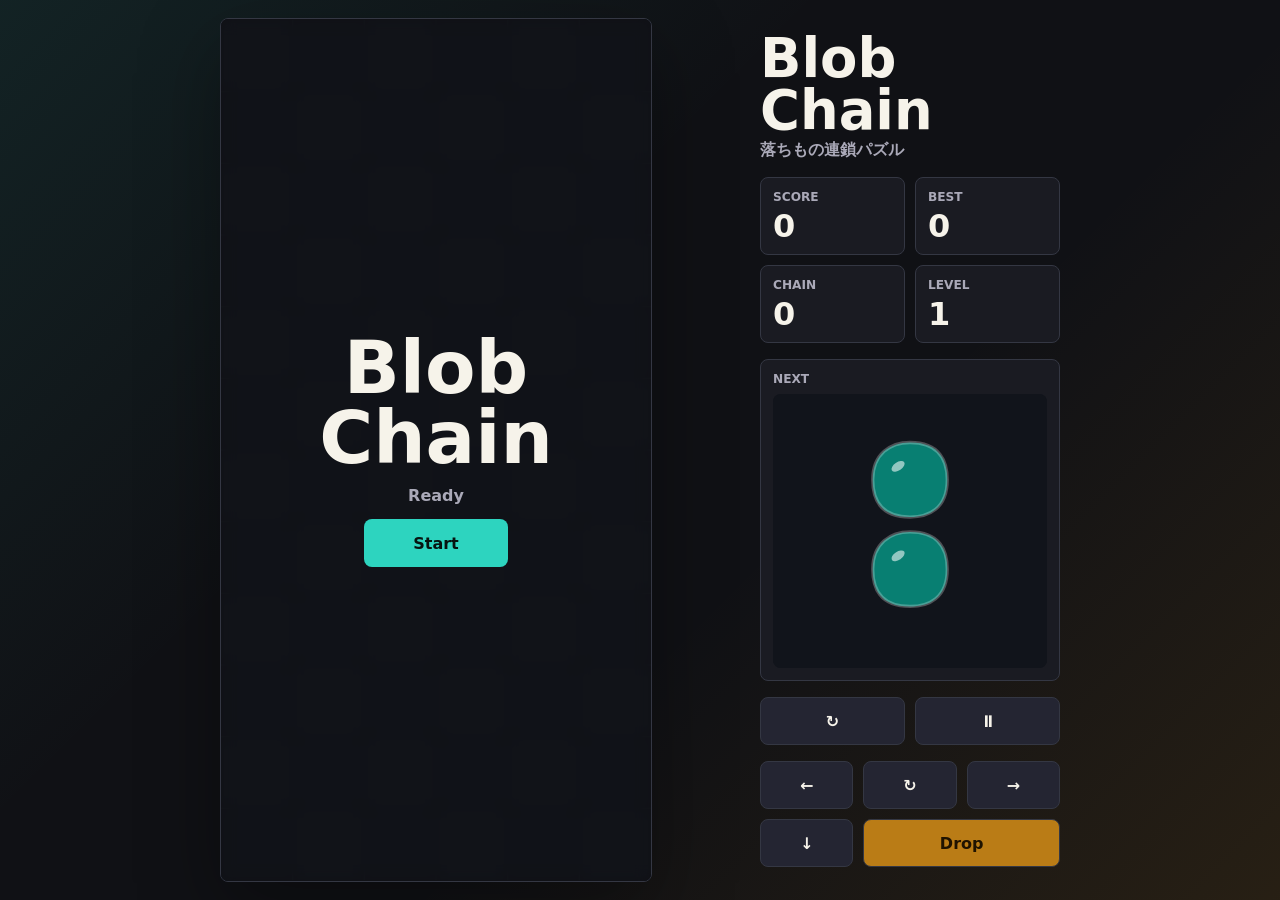
==== commit a6279389: "Revert "Rebuild M-CITY landing page" This reverts commit 818cc9b55d806e6396659a45f6a85b61482450a1." ====
--- a/index.html
+++ b/index.html
@@ -1,878 +1,91 @@
-﻿<!DOCTYPE html>
-<html lang="ja" class="scroll-smooth">
-<head>
-    <meta charset="UTF-8" />
-    <meta name="viewport" content="width=device-width, initial-scale=1" />
-    <title>M-CITY 総合案内</title>
-    
-    <!-- Tailwind CSS -->
-    <script src="https://cdn.tailwindcss.com"></script>
-    
-    <!-- Font Awesome -->
-    <link rel="stylesheet" href="https://cdnjs.cloudflare.com/ajax/libs/font-awesome/6.5.2/css/all.min.css" />
-    
-    <!-- Google Fonts -->
-    <link rel="preconnect" href="https://fonts.googleapis.com">
-    <link rel="preconnect" href="https://fonts.gstatic.com" crossorigin>
-    <link href="https://fonts.googleapis.com/css2?family=Noto+Sans+JP:wght@400;500;700&family=Orbitron:wght@400;700;900&display=swap" rel="stylesheet" />
+<!doctype html>
+<html lang="ja">
+  <head>
+    <meta charset="utf-8">
+    <meta name="viewport" content="width=device-width, initial-scale=1">
+    <title>Blob Chain</title>
+    <meta
+      name="description"
+      content="A browser-based falling color chain puzzle game."
+    >
+    <link
+      rel="icon"
+      href="data:image/svg+xml,%3Csvg xmlns='http://www.w3.org/2000/svg' viewBox='0 0 64 64'%3E%3Ccircle cx='32' cy='32' r='26' fill='%232dd4bf'/%3E%3Ccircle cx='23' cy='22' r='7' fill='%23fff' fill-opacity='.7'/%3E%3C/svg%3E"
+    >
+    <link rel="stylesheet" href="styles.css">
+  </head>
+  <body>
+    <main class="app-shell">
+      <section class="game-stage" aria-label="Blob Chain play field">
+        <canvas id="gameCanvas" width="720" height="1440"></canvas>
+        <div id="statusOverlay" class="status-overlay">
+          <strong id="statusTitle">Blob Chain</strong>
+          <span id="statusText">Ready</span>
+          <button class="primary-action" type="button" data-action="start">
+            Start
+          </button>
+        </div>
+      </section>
 
-    <script>
-        tailwind.config = {
-            theme: {
-                extend: {
-                    colors: {
-                        primary: '#00d4ff',
-                        secondary: '#ff00ff',
-                        dark: '#050510',
-                        glass: 'rgba(20, 25, 40, 0.7)',
-                        'glass-hover': 'rgba(30, 40, 60, 0.8)',
-                        'border-light': 'rgba(255, 255, 255, 0.1)',
-                    },
-                    fontFamily: {
-                        sans: ['"Noto Sans JP"', 'sans-serif'],
-                        orbitron: ['"Orbitron"', 'sans-serif'],
-                    },
-                    boxShadow: {
-                        'glow': '0 0 20px rgba(0, 212, 255, 0.15)',
-                        'glow-hover': '0 0 30px rgba(0, 212, 255, 0.3)',
-                    },
-                    animation: {
-                        'aurora-1': 'aurora-1 20s infinite alternate',
-                        'aurora-2': 'aurora-2 25s infinite alternate',
-                        'float': 'float 6s ease-in-out infinite',
-                    },
-                    keyframes: {
-                        'aurora-1': {
-                            '0%': { transform: 'translate(0, 0) scale(1)' },
-                            '100%': { transform: 'translate(20%, 20%) scale(1.2)' },
-                        },
-                        'aurora-2': {
-                            '0%': { transform: 'translate(0, 0) scale(1)' },
-                            '100%': { transform: 'translate(-20%, -10%) scale(1.1)' },
-                        },
-                        float: {
-                            '0%, 100%': { transform: 'translateY(0)' },
-                            '50%': { transform: 'translateY(-10px)' },
-                        }
-                    }
-                }
-            }
-        }
-    </script>
+      <aside class="hud" aria-label="Game status">
+        <header class="brand">
+          <h1>Blob Chain</h1>
+          <p>落ちもの連鎖パズル</p>
+        </header>
 
-    <style>
-        body {
-            background-color: #02040a;
-            color: #e2e8f0;
-            overflow-x: hidden;
-        }
-
-        /* 強化されたオーロラ背景 */
-        .aurora-bg {
-            position: fixed;
-            top: 0; left: 0; width: 100%; height: 100%;
-            z-index: -1;
-            background: #02040a;
-            overflow: hidden;
-        }
-        .aurora-blob {
-            position: absolute;
-            filter: blur(80px);
-            opacity: 0.4;
-            border-radius: 50%;
-        }
-        .blob-1 {
-            top: -10%; left: -10%; width: 60vw; height: 60vw;
-            background: radial-gradient(circle, #00d4ff, transparent 70%);
-            animation: aurora-1 20s infinite alternate;
-        }
-        .blob-2 {
-            bottom: -10%; right: -10%; width: 60vw; height: 60vw;
-            background: radial-gradient(circle, #ff00ff, transparent 70%);
-            animation: aurora-2 25s infinite alternate;
-        }
-        .blob-3 {
-            top: 40%; left: 30%; width: 40vw; height: 40vw;
-            background: radial-gradient(circle, #0066ff, transparent 70%);
-            opacity: 0.2;
-            animation: float 15s infinite reverse;
-        }
-
-        /* カスタムガラスパネル */
-        .glass-panel {
-            background: rgba(10, 15, 30, 0.6);
-            backdrop-filter: blur(16px);
-            -webkit-backdrop-filter: blur(16px);
-            border: 1px solid rgba(255, 255, 255, 0.15);
-            box-shadow: 0 8px 32px rgba(0, 0, 0, 0.3);
-        }
-
-        /* 繊細なグラデーションテキスト */
-        .text-gradient {
-            background: linear-gradient(135deg, #fff 30%, #00d4ff 100%);
-            -webkit-background-clip: text;
-            -webkit-text-fill-color: transparent;
-            background-clip: text;
-        }
-        
-        /* 吹き出しの矢印 */
-        .speech-bubble { position: relative; }
-        .speech-bubble::after {
-            content: '';
-            position: absolute;
-            width: 0; height: 0;
-            border-style: solid;
-        }
-        
-        /* PC用吹き出し（左向き矢印） */
-        @media (min-width: 768px) {
-            .speech-bubble::after {
-                top: 20px; left: -12px;
-                border-width: 12px 12px 12px 0;
-                border-color: transparent rgba(10, 15, 30, 0.8) transparent transparent;
-            }
-        }
-        
-        /* モバイル用吹き出し（下向き矢印） */
-        @media (max-width: 767px) {
-            .speech-bubble::after {
-                bottom: -12px; left: 50%;
-                transform: translateX(-50%);
-                border-width: 12px 12px 0 12px;
-                border-color: rgba(10, 15, 30, 0.8) transparent transparent transparent;
-            }
-        }
-
-        /* スクロールバー */
-        ::-webkit-scrollbar { width: 8px; }
-        ::-webkit-scrollbar-track { background: #02040a; }
-        ::-webkit-scrollbar-thumb { background: #334155; border-radius: 4px; }
-        ::-webkit-scrollbar-thumb:hover { background: #00d4ff; }
-
-        /* 画像の枠内収まり調整 */
-        .img-container {
-            width: 100%;
-            height: 100%;
-            overflow: hidden;
-            border-radius: 0.75rem;
-            border: 1px solid rgba(255,255,255,0.1);
-        }
-        .img-container img {
-            width: 100%;
-            height: auto;
-            display: block;
-            transition: transform 0.5s ease;
-        }
-        .img-container:hover img {
-            transform: scale(1.02);
-        }
-
-        /* アコーディオンアイコン */
-        details > summary { list-style: none; }
-        details > summary::-webkit-details-marker { display: none; }
-        details[open] .fa-chevron-down { transform: rotate(180deg); }
-    </style>
-</head>
-<body class="antialiased font-sans">
-
-    <!-- オーロラ背景 -->
-    <div class="aurora-bg">
-        <div class="aurora-blob blob-1"></div>
-        <div class="aurora-blob blob-2"></div>
-        <div class="aurora-blob blob-3"></div>
-    </div>
-
-    <!-- ナビゲーション -->
-    <header id="main-header" class="fixed top-0 w-full z-50 bg-[#02040a]/80 backdrop-blur-xl border-b border-white/10 transition-all">
-        <div class="container mx-auto px-4 lg:px-8">
-            <div class="flex items-center justify-between h-20">
-                <a href="#" class="flex items-center gap-3 group">
-                    <div class="w-10 h-10 rounded-lg bg-gradient-to-br from-primary to-blue-600 flex items-center justify-center text-black shadow-lg shadow-primary/20 group-hover:shadow-primary/40 transition-all">
-                        <i class="fas fa-city text-xl"></i>
-                    </div>
-                    <span class="text-xl md:text-2xl font-bold font-orbitron tracking-wider text-white">M-CITY <span class="text-sm font-normal text-gray-400 ml-1">総合案内</span></span>
-                </a>
-                
-                <nav class="hidden md:flex items-center gap-1">
-                    <a href="#entry" class="px-5 py-2 text-sm font-medium text-gray-300 hover:text-white hover:bg-white/10 rounded-full transition-all">M-CITY入口</a>
-                    <a href="#how-to-use" class="px-5 py-2 text-sm font-medium text-gray-300 hover:text-white hover:bg-white/10 rounded-full transition-all">利用方法</a>
-                    <a href="#troubleshooting" class="px-5 py-2 text-sm font-medium text-gray-300 hover:text-white hover:bg-white/10 rounded-full transition-all">Q&A</a>
-                </nav>
-
-                <button id="mobile-menu-btn" class="md:hidden p-2 text-gray-300 hover:text-white transition-colors">
-                    <i class="fas fa-bars text-2xl"></i>
-                </button>
-            </div>
-        </div>
-        <!-- モバイルメニュー -->
-        <div id="mobile-menu" class="hidden md:hidden absolute top-20 left-0 w-full bg-[#02040a]/95 backdrop-blur-xl border-t border-white/10 p-4 shadow-2xl">
-            <div class="flex flex-col space-y-2">
-                <a href="#entry" class="block p-3 rounded-lg hover:bg-white/10 text-gray-300 hover:text-white transition-colors font-bold">M-CITY入口</a>
-                <a href="#how-to-use" class="block p-3 rounded-lg hover:bg-white/10 text-gray-300 hover:text-white transition-colors font-bold">利用方法</a>
-                <a href="#troubleshooting" class="block p-3 rounded-lg hover:bg-white/10 text-gray-300 hover:text-white transition-colors font-bold">Q&A</a>
-            </div>
-        </div>
-    </header>
-
-    <main class="pt-20">
-        
-        <!-- ヒーローセクション -->
-        <section id="entry" class="min-h-[90vh] flex items-center justify-center relative py-24">
-            <div class="container mx-auto px-4 relative z-10 text-center">
-                <!-- ロゴ画像 -->
-                <div class="relative w-48 h-auto mx-auto mb-8 group cursor-pointer hover:scale-105 transition-transform duration-500">
-                    <img src="https://i.imgur.com/Y6sM85p.png" 
-                         alt="M-CITY Logo" 
-                         class="w-full h-auto object-contain relative z-10 drop-shadow-2xl">
-                </div>
-                
-                <h1 class="text-5xl md:text-7xl lg:text-8xl font-black mb-8 leading-tight tracking-tight drop-shadow-[0_0_30px_rgba(0,212,255,0.3)] text-white">
-                    M-CITYへ<br class="md:hidden"/>ようこそ！
-                </h1>
-
-                <div class="flex flex-col items-center gap-6 mb-16">
-                    <a href="https://app.gather.town/app/O7T3B4ViTemCks4d/M-CITY%205" target="_blank" rel="noopener noreferrer" 
-                       class="group relative inline-flex items-center justify-center px-12 py-5 text-lg font-bold text-white transition-all duration-300 bg-gradient-to-r from-primary to-blue-600 rounded-full hover:shadow-[0_0_40px_rgba(0,212,255,0.5)] hover:scale-105 overflow-hidden border border-white/20">
-                        <div class="absolute inset-0 bg-white/20 translate-y-full group-hover:translate-y-0 transition-transform duration-300"></div>
-                        <i class="fas fa-dungeon mr-3 group-hover:rotate-12 transition-transform"></i>
-                        <span>M-CITY入口</span>
-                    </a>
-                    
-                    <div class="space-y-4">
-                        <p class="text-gray-300 text-sm md:text-base max-w-lg mx-auto leading-relaxed font-medium">
-                            毎月URLが変更されるため、このページをブックマークやお気に入り、ホーム画面に追加しておくと便利です。
-                        </p>
-                        <a href="bookmark-guide.html" class="inline-flex items-center gap-2 text-primary hover:text-white transition-colors text-sm font-bold border-b border-primary/30 hover:border-white pb-0.5">
-                            <i class="fas fa-bookmark"></i>
-                            追加方法はこちら
-                        </a>
-                    </div>
-                </div>
-
-                <!-- スマホ警告 -->
-                <div class="max-w-xl mx-auto glass-panel rounded-2xl p-6 mb-16 text-left border-l-4 border-amber-500 relative overflow-hidden group">
-                    <div class="absolute right-0 top-0 p-4 opacity-10 group-hover:opacity-20 transition-opacity">
-                        <i class="fas fa-mobile-alt text-8xl text-amber-500"></i>
-                    </div>
-                    <div class="relative z-10">
-                        <p class="text-amber-400 font-bold mb-2 flex items-center gap-2 text-lg">
-                            <i class="fas fa-exclamation-triangle"></i> スマートフォンをご利用の方へ
-                        </p>
-                        <p class="text-sm text-gray-300 mb-4 leading-relaxed">
-                            アプリが自動で開いてしまう場合は、以下のボタンでリンクをコピーしてブラウザに直接貼り付けてください。
-                        </p>
-                        <div class="flex flex-col sm:flex-row items-center gap-3">
-                            <button onclick="copyMCityLink()" class="w-full sm:w-auto px-6 py-3 bg-slate-800 hover:bg-slate-700 text-white text-sm font-bold rounded-lg transition-colors flex items-center justify-center gap-2 border border-white/10 shadow-lg">
-                                <i class="fas fa-copy"></i> M-CITYリンクをコピー
-                            </button>
-                            <span id="copy-message" class="text-green-400 text-xs font-bold hidden bg-green-900/30 px-3 py-1 rounded border border-green-500/30"><i class="fas fa-check mr-1"></i>コピー完了</span>
-                        </div>
-                    </div>
-                </div>
-
-                <!-- 重要なお知らせ - コンパクト版 -->
-                <div class="max-w-2xl mx-auto mb-8">
-                    <div class="relative overflow-hidden rounded-xl bg-gradient-to-br from-slate-900/90 via-slate-800/90 to-slate-900/90 backdrop-blur-xl border border-white/10 shadow-lg">
-                        <div class="relative z-10 p-5">
-                            <div class="flex items-center gap-2 mb-3">
-                                <div class="flex-shrink-0 w-8 h-8 rounded-lg bg-gradient-to-br from-primary to-blue-600 flex items-center justify-center">
-                                    <i class="fas fa-exclamation-circle text-sm text-white"></i>
-                                </div>
-                                <h3 class="text-base font-bold text-white">重要なお知らせ</h3>
-                            </div>
-                            <div class="bg-gradient-to-br from-blue-950/30 to-purple-950/30 rounded-lg p-3 border border-primary/20 mb-2">
-                                <p class="text-sm text-white leading-relaxed mb-2">
-                                    初めての方は<a href="#how-to-use" class="text-primary hover:text-white underline underline-offset-2 transition-colors font-bold">「M-CITYの利用方法」</a>を必ず確認してください。
-                                </p>
-                                <div class="rounded-lg bg-amber-900/30 border-l-2 border-amber-500 p-2">
-                                    <p class="text-xs text-amber-100 leading-relaxed">
-                                        特にPCやスマホ操作が苦手な方は感覚で覚えようとするとかえって時間が掛かってしまいます
-                                    </p>
-                                </div>
-                            </div>
-                            <div class="bg-red-950/20 border border-red-500/30 rounded-lg p-2 text-center">
-                                <p class="text-xs text-red-300 font-semibold">
-                                    <i class="fas fa-ban mr-1"></i>初めての方、M-CITYに慣れていない方は<span class="text-red-400 font-bold">スマホ・タブレット版アプリ</span>は絶対に入手しないでください
-                                </p>
-                            </div>
-                        </div>
-                    </div>
-                </div>
-            </div>
+        <section class="stat-grid" aria-label="Score board">
+          <div>
+            <span>Score</span>
+            <strong id="scoreValue">0</strong>
+          </div>
+          <div>
+            <span>Best</span>
+            <strong id="bestValue">0</strong>
+          </div>
+          <div>
+            <span>Chain</span>
+            <strong id="chainValue">0</strong>
+          </div>
+          <div>
+            <span>Level</span>
+            <strong id="levelValue">1</strong>
+          </div>
         </section>
 
-        <!-- クイックリンク (カードレイアウト調整) -->
-        <section class="py-20 relative z-10">
-            <div class="container mx-auto px-4 lg:px-8">
-                <div class="grid grid-cols-2 md:grid-cols-3 lg:grid-cols-4 gap-4">
-                    <!-- Link Item 1 -->
-                    <a href="mcity-about.html" class="glass-panel p-6 rounded-2xl flex flex-col items-center justify-center text-center gap-4 hover:bg-white/10 transition-all duration-300 group h-full border border-white/5 hover:border-primary/30">
-                        <div class="w-14 h-14 rounded-full bg-primary/10 flex items-center justify-center group-hover:scale-110 transition-transform duration-300">
-                            <i class="fas fa-info-circle text-3xl text-primary"></i>
-                        </div>
-                        <span class="text-sm font-bold text-gray-200 group-hover:text-white">M-CITYとは？</span>
-                    </a>
-                    
-                    <!-- Link Item 2 -->
-                    <div class="glass-panel p-6 rounded-2xl flex flex-col items-center justify-center text-center gap-4 hover:bg-white/10 transition-all duration-300 group h-full border border-white/5 hover:border-green-400/30 relative">
-                        <a href="#openchat" class="absolute inset-0 z-10"></a>
-                        <div class="w-14 h-14 rounded-full bg-green-500/10 flex items-center justify-center group-hover:scale-110 transition-transform duration-300">
-                            <i class="fab fa-line text-3xl text-green-400"></i>
-                        </div>
-                        <span class="text-sm font-bold text-gray-200 group-hover:text-white">オープンチャット</span>
-                        <span class="text-[10px] text-primary mt-auto font-bold">詳細はこちら &raquo;</span>
-                    </div>
-
-                    <!-- Link Item 3 (Dev) -->
-                    <div class="glass-panel p-6 rounded-2xl flex flex-col items-center justify-center text-center gap-4 opacity-60 h-full border border-white/5">
-                        <div class="w-14 h-14 rounded-full bg-orange-500/10 flex items-center justify-center">
-                            <i class="fas fa-robot text-3xl text-orange-400"></i>
-                        </div>
-                        <span class="text-sm font-bold text-gray-300">AIヘルプセンター</span>
-                        <span class="text-[10px] text-amber-300 mt-auto font-bold">現在開発中です</span>
-                    </div>
-
-                    <!-- Link Item 4 -->
-                    <div class="glass-panel p-6 rounded-2xl flex flex-col items-center justify-center text-center gap-4 hover:bg-white/10 transition-all duration-300 group h-full border border-white/5 hover:border-red-500/30 relative">
-                        <a href="#tour-video" class="absolute inset-0 z-10"></a>
-                        <div class="w-14 h-14 rounded-full bg-red-500/10 flex items-center justify-center group-hover:scale-110 transition-transform duration-300">
-                            <i class="fas fa-video text-3xl text-red-500"></i>
-                        </div>
-                        <span class="text-sm font-bold text-gray-200 group-hover:text-white">M-CITYツアー動画</span>
-                        <span class="text-[10px] text-primary mt-auto font-bold">詳細はこちら &raquo;</span>
-                    </div>
-
-                    <!-- Link Item 5 -->
-                    <a href="bookmark-guide.html" class="glass-panel p-6 rounded-2xl flex flex-col items-center justify-center text-center gap-4 hover:bg-white/10 transition-all duration-300 group h-full border border-white/5 hover:border-yellow-400/30">
-                        <div class="w-14 h-14 rounded-full bg-yellow-400/10 flex items-center justify-center group-hover:scale-110 transition-transform duration-300">
-                            <i class="fas fa-bookmark text-3xl text-yellow-400"></i>
-                        </div>
-                        <span class="text-sm font-bold text-gray-200 group-hover:text-white">お気に入り追加方法</span>
-                    </a>
-
-                </div>
-            </div>
+        <section class="next-panel" aria-label="Next pair">
+          <span>Next</span>
+          <canvas id="nextCanvas" width="220" height="220"></canvas>
         </section>
 
-        <!-- 利用方法セクション -->
-        <section id="how-to-use" class="py-24 relative z-10">
-            <div class="container mx-auto px-4 lg:px-8">
-                <div class="text-center mb-20">
-                    <h2 class="text-3xl md:text-5xl font-black mb-4 flex items-center justify-center gap-3 text-white">
-                        <i class="fas fa-book-open text-primary"></i>
-                        M-CITY利用方法
-                    </h2>
-                    <div class="inline-block bg-red-500/10 border border-red-500/20 px-6 py-2 rounded-full mt-4 backdrop-blur-sm">
-                        <p class="text-red-400 font-bold text-sm tracking-wide">
-                            <i class="fas fa-exclamation-circle mr-2"></i>初めての方は必ず確認してください
-                        </p>
-                    </div>
-                </div>
-
-                <div class="max-w-5xl mx-auto space-y-16">
-                    
-                    <!-- Step 1 -->
-                    <div class="glass-panel p-8 md:p-12 rounded-3xl relative overflow-hidden group">
-                        <div class="absolute top-0 left-0 w-2 h-full bg-primary shadow-[0_0_15px_#00d4ff]"></div>
-                        <div class="flex flex-col md:flex-row gap-8 items-start">
-                            <div class="flex-1 w-full">
-                                <h3 class="text-2xl font-bold mb-6 text-white flex items-center gap-3">
-                                    <span class="text-4xl font-orbitron text-primary opacity-50 group-hover:opacity-100 transition-opacity font-black">01</span>
-                                    動作環境
-                                </h3>
-                                <div class="grid grid-cols-1 md:grid-cols-2 gap-6">
-                                    <div class="bg-white/5 rounded-xl p-5 border border-white/5">
-                                        <h4 class="font-bold text-primary mb-3 text-sm tracking-wider uppercase border-b border-white/10 pb-2">PC版 対応ブラウザ</h4>
-                                        <ul class="space-y-2 text-sm text-gray-300">
-                                            <li class="flex items-center gap-2"><i class="fas fa-check text-xs text-primary"></i> Google Chrome</li>
-                                            <li class="flex items-center gap-2"><i class="fas fa-check text-xs text-primary"></i> Microsoft Edge</li>
-                                            <li class="flex items-center gap-2"><i class="fas fa-check text-xs text-primary"></i> Safari</li>
-                                        </ul>
-                                    </div>
-                                    <div class="bg-white/5 rounded-xl p-5 border border-white/5">
-                                        <h4 class="font-bold text-green-400 mb-3 text-sm tracking-wider uppercase border-b border-white/10 pb-2">スマホ版 対応ブラウザ</h4>
-                                        <ul class="space-y-2 text-sm text-gray-300">
-                                            <li class="flex items-center gap-2"><i class="fab fa-apple text-gray-500"></i> iPhone: <strong>Safari のみ</strong></li>
-                                            <li class="flex items-center gap-2"><i class="fab fa-android text-gray-500"></i> Android: <strong>Google Chrome のみ</strong></li>
-                                        </ul>
-                                    </div>
-                                </div>
-                            </div>
-                        </div>
-                    </div>
-
-                    <!-- Step 2 -->
-                    <div class="glass-panel p-8 md:p-12 rounded-3xl relative overflow-hidden group">
-                        <div class="absolute top-0 left-0 w-2 h-full bg-purple-500 shadow-[0_0_15px_#a855f7]"></div>
-                        <h3 class="text-2xl font-bold mb-6 text-white flex items-center gap-3">
-                            <span class="text-4xl font-orbitron text-purple-500 opacity-50 group-hover:opacity-100 transition-opacity font-black">02</span>
-                            入室画面・サインイン
-                        </h3>
-                        <div class="mb-6 bg-black/40 rounded-xl overflow-hidden border border-white/10">
-                            <img src="https://i.imgur.com/JsOnKU1.png" alt="入室画面" class="w-full h-auto object-cover opacity-90 group-hover:scale-[1.02] transition-transform duration-700" onerror="this.onerror=null;this.src='https://placehold.co/800x450/0f172a/334155?text=No+Image';">
-                        </div>
-                        <p class="text-amber-400 text-xs font-bold mb-3 bg-amber-900/30 inline-block px-3 py-1 rounded border border-amber-500/30"><i class="fas fa-info-circle mr-1"></i> ※ここからは画像の読み込みに多少の時間がかかる場合があります。</p>
-                        <p class="text-gray-300 mb-4 leading-relaxed">入口から入った直後はこの画面が表示されます（PC版の例ですがスマホ版でも同様の操作が可能です）。</p>
-                        <div class="bg-white/5 p-5 rounded-xl border border-white/5">
-                            <p class="text-sm text-gray-300 leading-relaxed">
-                                <strong class="text-primary text-base">サインイン:</strong> Googleアカウントで簡単にサインイン（ログイン） できます。画面右上の「サインイン」をクリックして次の画面で<span class="text-white bg-white/10 px-2 py-0.5 rounded mx-1 font-bold">「Googleでサインインする」</span>ボタンを押してください。 サインイン無しで進むこともできますが、<span class="text-amber-400 font-bold">初めにサインインしておくことをお勧めしています</span>。
-                            </p>
-                        </div>
-                    </div>
-
-                    <!-- Step 3 -->
-                    <div class="glass-panel p-8 md:p-12 rounded-3xl relative overflow-hidden group">
-                        <div class="absolute top-0 left-0 w-2 h-full bg-pink-500 shadow-[0_0_15px_#ec4899]"></div>
-                        <h3 class="text-2xl font-bold mb-8 text-white flex items-center gap-3">
-                            <span class="text-4xl font-orbitron text-pink-500 opacity-50 group-hover:opacity-100 transition-opacity font-black">03</span>
-                            名前・アバターの設定とマイク・カメラ許可
-                        </h3>
-                        
-                        <div class="flex flex-col lg:flex-row gap-10">
-                            <!-- 画像エリア -->
-                            <div class="w-full lg:w-1/2 flex-shrink-0">
-                                <div class="img-container bg-black/40 shadow-xl">
-                                    <img src="https://i.imgur.com/dV0sWtK.png" alt="設定画面" class="w-full h-full object-contain" onerror="this.onerror=null;this.src='https://placehold.co/600x500/0f172a/334155?text=Settings+Image';">
-                                </div>
-                            </div>
-                            
-                            <!-- テキストエリア -->
-                            <div class="w-full lg:w-1/2 space-y-6">
-                                <div class="flex gap-4">
-                                    <div class="w-10 h-10 rounded-full bg-green-500/20 flex items-center justify-center text-green-400 flex-shrink-0"><i class="fas fa-microphone"></i></div>
-                                    <div>
-                                        <h4 class="font-bold text-white mb-1">マイク・カメラのアクセス許可</h4>
-                                        <p class="text-sm text-gray-400">「マイクを使用しますか？」などの確認画面が表示されたら、必ず<strong class="text-green-400">「許可する」</strong>を選択してください。（後でON/OFF可能）</p>
-                                    </div>
-                                </div>
-
-                                <div class="flex gap-4">
-                                    <div class="w-10 h-10 rounded-full bg-primary/20 flex items-center justify-center text-primary flex-shrink-0"><i class="fas fa-tag"></i></div>
-                                    <div>
-                                        <h4 class="font-bold text-white mb-1">名前の入力</h4>
-                                        <p class="text-sm text-gray-400 mb-2">名前入力欄にM-CITY内で使用する名前を入力します。</p>
-                                        <p class="text-xs text-gray-500 bg-white/5 p-3 rounded-lg border border-white/5">
-                                            <span class="text-primary font-bold">「(初)」「🔰 」「(会話不可)」「(チャットのみ)」「(散策中)」</span>といった意思表示（組み合わせ可）があれば名前に含めてもらえると案内や話しかけの判断がしやすくなります。
-                                        </p>
-                                    </div>
-                                </div>
-
-                                <div class="flex gap-4">
-                                    <div class="w-10 h-10 rounded-full bg-purple-500/20 flex items-center justify-center text-purple-400 flex-shrink-0"><i class="fas fa-tshirt"></i></div>
-                                    <div>
-                                        <h4 class="font-bold text-white mb-1">アバターの編集</h4>
-                                        <p class="text-sm text-gray-400"><strong class="text-white">「キャラクター編集」</strong>ボタンからアバターの見た目（ベース、服装、アクセサリなど）を編集できます。</p>
-                                    </div>
-                                </div>
-
-                                <div class="mt-4 pt-6 border-t border-white/10 text-center">
-                                    <p class="font-bold text-white text-lg">最後に<span class="text-primary text-xl mx-1">「参加」</span>または<span class="text-primary text-xl mx-1">「ギャザリングに参加する」</span>ボタンを押して入室します。</p>
-                                </div>
-                            </div>
-                        </div>
-                    </div>
-
-                    <!-- Step 4 -->
-                    <div class="glass-panel p-8 md:p-12 rounded-3xl relative overflow-hidden group">
-                        <div class="absolute top-0 left-0 w-2 h-full bg-yellow-400 shadow-[0_0_15px_#facc15]"></div>
-                        <h3 class="text-2xl font-bold mb-6 text-white flex items-center gap-3">
-                            <span class="text-4xl font-orbitron text-yellow-400 opacity-50 group-hover:opacity-100 transition-opacity font-black">04</span>
-                            初心者の館
-                        </h3>
-                        <div class="flex flex-col md:flex-row gap-8 items-center">
-                            <div class="w-full md:w-2/3">
-                                <div class="img-container shadow-xl">
-                                    <img src="https://i.imgur.com/l8vENX0.png" alt="初心者の館" onerror="this.onerror=null;this.src='https://placehold.co/600x400/0f172a/334155?text=Beginner+Zone';">
-                                </div>
-                            </div>
-                            <div class="w-full md:w-1/3">
-                                <p class="text-gray-300 text-sm leading-relaxed mb-4">
-                                    M-CITYに入室直後は「初心者の館」からスタートします。床に書かれた案内通りに進んで行き、オブジェクト（看板など）に近づいて<strong class="text-yellow-400 bg-yellow-400/10 border border-yellow-400/30 px-2 rounded text-lg mx-1">X</strong>ボタン（キー）を押すと表示される案内を見ていく事で最低限の基本操作を覚えることができます。
-                                </p>
-                            </div>
-                        </div>
-                        <div class="mt-6 p-4 bg-white/5 rounded-xl border-l-4 border-primary">
-                            <p class="font-bold text-white mb-1">入室までに関してはここまで読んでもらえれば大丈夫です。</p>
-                            <p class="text-xs text-gray-400 mb-2">分からない場合はこれ以降の説明に詳しく書かれていますので確認してください。</p>
-                            <p class="text-primary text-xs font-bold">ピーク時間（21時以降）はサポートチームがいる場合が多いのでその場合は誰かが迎えに行きます。</p>
-                        </div>
-                    </div>
-
-                    <!-- Step 5: PC操作 -->
-                    <div class="glass-panel p-8 md:p-12 rounded-3xl relative overflow-hidden group border border-white/5">
-                        <div class="flex items-center gap-4 mb-8 border-b border-white/10 pb-4">
-                            <span class="bg-white/10 text-primary px-3 py-1 rounded text-sm font-orbitron font-bold">05</span>
-                            <h3 class="text-2xl font-bold text-white">PC版の操作方法</h3>
-                        </div>
-                        
-                        <div class="flex flex-col gap-8">
-                            <div class="w-full">
-                                <div class="img-container border border-white/10 shadow-2xl">
-                                    <img src="https://i.imgur.com/UsELwQm.png" alt="PC操作" onerror="this.onerror=null;this.src='https://placehold.co/800x450/0f172a/334155?text=PC+Controls';">
-                                </div>
-                            </div>
-                            <div class="w-full grid md:grid-cols-2 gap-4">
-                                <div class="bg-white/5 p-5 rounded-xl border border-white/5">
-                                    <strong class="text-primary block mb-2 text-lg"><i class="fas fa-arrows-alt mr-2"></i>移動</strong>
-                                    <p class="text-sm text-gray-300">キーボードの矢印キー (↑ ↓ ← →)。</p>
-                                </div>
-                                <div class="bg-white/5 p-5 rounded-xl border border-white/5">
-                                    <strong class="text-yellow-400 block mb-2 text-lg"><i class="fas fa-hand-pointer mr-2"></i>オブジェクト操作</strong>
-                                    <p class="text-sm text-gray-300">対象に近づき<strong class="text-white">「X」キー</strong>。看板の情報を読んだり、動画を再生したりできます。</p>
-                                </div>
-                                <div class="bg-white/5 p-5 rounded-xl border border-white/5 md:col-span-2">
-                                    <strong class="text-purple-400 block mb-2 text-lg"><i class="fas fa-comments mr-2"></i>会話</strong>
-                                    <p class="text-sm text-gray-300">話したい人の<strong class="text-white">半径5歩以内</strong>に近づくと自動的にビデオ通話が開始され、離れると終了します。</p>
-                                </div>
-                                <div class="bg-white/5 p-5 rounded-xl border border-white/5 md:col-span-2">
-                                    <strong class="text-white block mb-2 text-lg"><i class="fas fa-bars mr-2"></i>画面下部メニュー</strong>
-                                    <ul class="list-disc list-inside space-y-1 text-xs text-gray-400 ml-2">
-                                        <li>キャラクター設定（自分のアバターアイコン）: マイク・カメラのON/OFF、ステータス設定など。</li>
-                                        <li>画面共有: 自分の画面を他の人に見せることができます。</li>
-                                        <li>チャット（吹き出しアイコン）: テキストチャットができます。</li>
-                                        <li>参加メンバー一覧（人型アイコン）: 現在M-CITYにいるメンバーを確認できます。</li>
-                                        <li>エモート（顔アイコン）: 吹き出しで感情を表現できます。</li>
-                                        <li>退室（ドアアイコン）: M-CITYから退出します。</li>
-                                    </ul>
-                                </div>
-                            </div>
-                        </div>
-                    </div>
-
-                    <!-- Step 6: スマホ操作 -->
-                    <div class="glass-panel p-8 md:p-12 rounded-3xl relative overflow-hidden group border border-white/5">
-                        <div class="flex items-center gap-4 mb-8 border-b border-white/10 pb-4">
-                            <span class="bg-white/10 text-green-400 px-3 py-1 rounded text-sm font-orbitron font-bold">06</span>
-                            <h3 class="text-2xl font-bold text-white">スマホ・タブレット版の操作方法</h3>
-                        </div>
-                        
-                        <div class="flex flex-col gap-8">
-                            <div class="w-full">
-                                <div class="img-container border border-white/10 shadow-2xl">
-                                    <img src="https://i.imgur.com/XUNbBTI.png" alt="スマホ操作" onerror="this.onerror=null;this.src='https://placehold.co/800x450/0f172a/334155?text=Mobile+Controls';">
-                                </div>
-                            </div>
-                            <div class="w-full grid md:grid-cols-2 gap-4">
-                                <div class="bg-white/5 p-5 rounded-xl border border-white/5">
-                                    <strong class="text-green-400 block mb-2 text-lg"><i class="fas fa-shoe-prints mr-2"></i>アバターの移動方法</strong>
-                                    <p class="text-sm text-gray-300"><strong class="text-white">画面を長押しした後に出てくる白い丸（バーチャルパッド）をスワイプ</strong>（指でなぞる）。（詳細は入室直後のモニターでXボタンを押して確認可能）</p>
-                                </div>
-                                <div class="bg-white/5 p-5 rounded-xl border border-white/5">
-                                    <strong class="text-yellow-400 block mb-2 text-lg"><i class="fas fa-hand-pointer mr-2"></i>オブジェクト操作</strong>
-                                    <p class="text-sm text-gray-300">対象に近づくと画面右下に表示される黄色い<strong class="text-white bg-yellow-400/20 px-2 rounded mx-1">X</strong>ボタンをタップ。</p>
-                                </div>
-                                <div class="bg-white/5 p-5 rounded-xl border border-white/5 md:col-span-2">
-                                    <strong class="text-white block mb-2 text-lg"><i class="fas fa-bars mr-2"></i>画面下部メニュー</strong>
-                                    <ul class="list-disc list-inside space-y-1 text-xs text-gray-400 ml-2">
-                                        <li>自分の名前/アバターアイコン: マイク・カメラのON/OFF、ステータス編集など。</li>
-                                        <li>チャットアイコン（吹き出し）: チャット画面を開き、参加者一覧も確認できます。</li>
-                                        <li>メニューアイコン（三本線や歯車など）: 音声ビデオ設定、リスポーン（スタート地点に戻る）、サインアウト（<strong class="text-red-400">退室時は毎回サインアウト不要</strong>）など。</li>
-                                    </ul>
-                                </div>
-                            </div>
-                        </div>
-                    </div>
-
-                    <!-- Step 7 -->
-                    <div class="glass-panel p-8 md:p-12 rounded-3xl relative overflow-hidden group border-l-4 border-l-indigo-500">
-                        <div class="flex items-center gap-4 mb-8">
-                            <span class="text-4xl font-orbitron font-bold text-indigo-500 opacity-50 group-hover:opacity-100 transition-opacity font-black">07</span>
-                            <h3 class="text-2xl font-bold text-white">オブジェクト機能</h3>
-                        </div>
-                        <div class="flex flex-col gap-6">
-                            <div class="space-y-4">
-                                <p class="text-gray-300 text-sm leading-relaxed">
-                                    オブジェクト機能とは、M-CITY内に設置された<strong class="text-primary">看板、モニター、仮想住人(頭の上に名前がない人)</strong>などの特定のアイテムに、何らかのアクションを起こさせるための基本的な機能です。
-                                </p>
-                                <p class="text-gray-300 text-sm leading-relaxed">
-                                    まず自分のキャラクターを対象のオブジェクトのすぐ近くまで移動させ、キーボードの<strong class="text-yellow-400">「X」 ボタン</strong>(スマホ・タブレットの場合は右下に黄色のXボタンが出現します)を押します。いろんなオブジェクトに対してこの操作をすると、テキストや画像を表示したり、埋め込まれた動画を再生したり、別のサイトを観覧することができます。
-                                </p>
-                                <div class="bg-black/30 p-4 rounded-xl border border-white/10">
-                                    <h4 class="font-bold text-primary text-sm mb-2">PC版便利キー:</h4>
-                                    <ul class="space-y-1 text-xs text-gray-400">
-                                        <li><strong class="text-primary">「G」</strong>キー: キャラクターが<strong class="text-white">半透明になり他の人をすり抜け可能</strong>（ゴーストモード）。</li>
-                                        <li><strong class="text-primary">「Z」</strong>キー: ダンスを踊る。</li>
-                                        <li><strong class="text-primary">「F」</strong>キー: 紙吹雪を撒く。</li>
-                                    </ul>
-                                </div>
-                            </div>
-                            <div class="w-full">
-                                <div class="bg-black/40 rounded-xl overflow-hidden border border-white/10 shadow-xl">
-                                    <img src="https://i.imgur.com/CixPfpA.png" alt="オブジェクト機能" class="w-full h-auto object-contain" onerror="this.onerror=null;this.src='https://placehold.co/700x400/0f172a/334155?text=Objects';">
-                                </div>
-                            </div>
-                        </div>
-                    </div>
-
-                    <!-- Step 8 -->
-                    <div class="glass-panel p-8 md:p-12 rounded-3xl relative overflow-hidden group border-l-4 border-l-blue-500">
-                        <div class="flex items-center gap-4 mb-8">
-                            <span class="text-4xl font-orbitron font-bold text-blue-500 opacity-50 group-hover:opacity-100 transition-opacity font-black">08</span>
-                            <h3 class="text-2xl font-bold text-white">参加者リスト・人を探す・ついて行く</h3>
-                        </div>
-                        <div class="space-y-10">
-                            <div>
-                                <h4 class="font-bold text-xl text-primary mb-4 border-b border-white/10 pb-2">PC版</h4>
-                                <div class="mb-6 bg-black/40 rounded-xl overflow-hidden border border-white/10 shadow-xl" style="aspect-ratio: 16/9;">
-                                    <img src="https://i.imgur.com/LwwfCnv.png" alt="PCリスト" class="w-full h-full object-cover" onerror="this.onerror=null;this.src='https://placehold.co/800x500/0f172a/334155?text=PC+List';">
-                                </div>
-                                <ul class="list-disc list-inside space-y-2 text-sm text-gray-300">
-                                    <li>画面右下の<strong class="text-primary">参加者アイコン（人型）</strong>をクリック。</li>
-                                    <li>リスト内のメンバー名クリックで詳細表示。</li>
-                                    <li><strong class="text-white">「マップ上で見つける」</strong>: 相手までの道のりが黒い線で表示。</li>
-                                    <li><strong class="text-white">「歩いていく」</strong>: 自動的に相手のそばまで移動（追従はしない）。</li>
-                                    <li><strong class="text-white">「フォロー」</strong>: 相手の元まで自動で歩き、そのまま追従。自分で動くか「フォローをやめる」で解除。</li>
-                                </ul>
-                            </div>
-                            <div>
-                                <h4 class="font-bold text-xl text-green-400 mb-4 border-b border-white/10 pb-2">スマホ・タブレット版</h4>
-                                <div class="mb-6 bg-black/40 rounded-xl overflow-hidden border border-white/10 shadow-xl" style="aspect-ratio: 16/9;">
-                                    <img src="https://i.imgur.com/v9BbGSW.png" alt="スマホリスト" class="w-full h-full object-cover" onerror="this.onerror=null;this.src='https://placehold.co/800x500/0f172a/334155?text=Mobile+List';">
-                                </div>
-                                <ul class="list-disc list-inside space-y-2 text-sm text-gray-300">
-                                    <li>画面右下の<strong class="text-primary">チャットアイコン（吹き出し）</strong>をタップ後、上部の<strong class="text-primary">「参加者」</strong>タブを選択。</li>
-                                    <li>リスト内のメンバー名をタップで詳細表示。</li>
-                                    <li><strong class="text-white">「マップ上で見つける」</strong>: 相手までの道のりが黒い線で表示。「位置特定をやめる」で線が消える。</li>
-                                    <li><strong class="text-white">「フォロー」</strong>: 相手の元まで自動で歩き、そのまま追従。自分で動くか「フォローをやめる」で解除。</li>
-                                </ul>
-                            </div>
-                        </div>
-                    </div>
-
-                    <!-- CTA Block -->
-                    <div class="text-center py-8">
-                        <div class="glass-panel p-10 rounded-3xl inline-block max-w-4xl border border-primary/20 relative overflow-hidden group">
-                            <div class="absolute inset-0 bg-primary/5 group-hover:bg-primary/10 transition-colors"></div>
-                            <h3 class="font-bold text-2xl text-white mb-4 relative z-10"><strong class="text-red-500">初めての方はとりあえずここまで！</strong></h3>
-                            <p class="text-gray-300 mb-8 relative z-10 text-sm md:text-base">ご観覧ありがとうございました。ここまでで基本的な操作はご理解いただけたかと思います。<br>もし、さらに詳しい情報や応用的な使い方を知りたい方は、以下の「詳細・応用編はこちら」から、より詳細なガイドをご覧ください。</p>
-                            <a href="https://tamcity.my.canva.site/dagpebmouuk" target="_blank" rel="noopener noreferrer" 
-                               class="relative z-10 inline-flex items-center gap-2 bg-slate-800 hover:bg-slate-700 text-white border border-white/20 px-8 py-4 rounded-full font-bold transition-all hover:scale-105 shadow-lg">
-                                <i class="fas fa-link"></i> 詳細・応用編はこちら
-                            </a>
-                            <p class="mt-6 text-gray-500 text-xs relative z-10">もしわからないことがあれば、この後の「<a href="#troubleshooting" class="text-primary hover:text-white underline transition-colors">トラブルシューティング</a>」をご確認ください。</p>
-                        </div>
-                    </div>
-
-                    <!-- Video Archive -->
-                    <div id="tour-video" class="glass-panel p-8 rounded-3xl border-t-4 border-t-red-500">
-                        <h3 class="font-bold text-xl text-white mb-4"><i class="fas fa-video text-red-500 mr-2"></i>M-CITYツアーを動画で観る</h3>
-                        <p class="text-xs text-gray-400 mb-4 bg-white/5 p-4 rounded-xl">※こちらの動画は旧「たむシティ」のツアー映像です。「M-CITY」とは校舎エリアが無いなど一部仕様が異なりますが、基本的な構造はほぼ同じですので、探索の参考としてご覧ください。</p>
-                        <div class="relative w-full pt-[56.25%] bg-black rounded-xl overflow-hidden shadow-2xl border border-white/10">
-                            <iframe src="https://www.youtube.com/embed/Vzf5aRxpv1A?si=_YYhsjUmiAS-aTbW" class="absolute top-0 left-0 w-full h-full border-0" allow="accelerometer; autoplay; clipboard-write; encrypted-media; gyroscope; picture-in-picture; web-share" allowfullscreen></iframe>
-                        </div>
-                    </div>
-                </div>
-            </div>
+        <section class="tool-row" aria-label="Game actions">
+          <button type="button" data-action="restart" title="New game" aria-label="New game">
+            &#8635;
+          </button>
+          <button type="button" data-action="pause" title="Pause" aria-label="Pause">
+            &#9208;
+          </button>
         </section>
 
-        <!-- トラブルシューティング -->
-        <section id="troubleshooting" class="py-24 relative z-10">
-            <div class="container mx-auto px-4 max-w-4xl">
-                <div class="text-center mb-16">
-                    <h2 class="text-3xl font-bold text-white mb-2 flex items-center justify-center gap-3">
-                        <i class="fas fa-question-circle text-primary"></i>
-                        10. トラブルシューティング (Q&A)
-                    </h2>
-                    <div class="h-1 w-24 bg-gradient-to-r from-primary to-transparent mx-auto rounded-full"></div>
-                </div>
-
-                <div class="space-y-4">
-                    <!-- Q1 -->
-                    <details class="group bg-[#0a0f1e] rounded-xl border border-white/5 overflow-hidden open:bg-white/5 transition-all">
-                        <summary class="flex items-center justify-between p-6 cursor-pointer font-bold text-white hover:bg-white/5 transition-colors">
-                            <span class="flex items-center gap-3"><span class="w-1.5 h-6 bg-red-500 rounded-full"></span>参加ボタン（入室ボタン）を押しても反応しない</span>
-                            <i class="fas fa-chevron-down text-gray-500 transition-transform group-open:rotate-180"></i>
-                        </summary>
-                        <div class="p-6 pt-0 text-gray-300 text-sm border-t border-white/5 mt-2 animate-[fadeIn_0.3s_ease]">
-                            <p class="mt-4 mb-4">入室前に<strong class="text-red-400">カメラ・マイクの許可</strong>をしていないと入れません。許可をしても入れない場合はブラウザの設定でカメラやマイクの設定が<strong class="text-red-400">拒否</strong>になっている場合が多いです。</p>
-                            <p class="mb-2 font-bold text-primary">ブラウザの設定方法：</p>
-                            <div class="flex flex-col sm:flex-row gap-4 text-xs">
-                                <a href="https://lab.parque.io/details/36961d02722c4436bc881c49dcfdc419" target="_blank" class="text-primary hover:text-white underline">・スマホ・タブレット設定</a>
-                                <a href="https://lab.parque.io/details/7d98e5d990bd4d13a918c5619801ec10" target="_blank" class="text-primary hover:text-white underline">・Windows設定</a>
-                                <a href="https://support.metalife.co.jp/efe4438775a341d2abb489e5e36b052a" target="_blank" class="text-primary hover:text-white underline">・Mac設定</a>
-                            </div>
-                        </div>
-                    </details>
-
-                    <!-- Q2 -->
-                    <details class="group bg-[#0a0f1e] rounded-xl border border-white/5 overflow-hidden open:bg-white/5 transition-all">
-                        <summary class="flex items-center justify-between p-6 cursor-pointer font-bold text-white hover:bg-white/5 transition-colors">
-                            <span class="flex items-center gap-3"><span class="w-1.5 h-6 bg-amber-500 rounded-full"></span>相手の声が聞こえない / 自分の声が相手に聞こえない</span>
-                            <i class="fas fa-chevron-down text-gray-500 transition-transform group-open:rotate-180"></i>
-                        </summary>
-                        <div class="p-6 pt-0 text-gray-300 text-sm border-t border-white/5 mt-2">
-                            <p class="mt-4"><strong class="text-primary">一度M-CITYを退室してもう一度入り直してください。</strong>多くの場合はこの操作で解決する場合が多いです。</p>
-                        </div>
-                    </details>
-
-                    <!-- Q3 -->
-                    <details class="group bg-[#0a0f1e] rounded-xl border border-white/5 overflow-hidden open:bg-white/5 transition-all">
-                        <summary class="flex items-center justify-between p-6 cursor-pointer font-bold text-white hover:bg-white/5 transition-colors">
-                            <span class="flex items-center gap-3"><span class="w-1.5 h-6 bg-blue-500 rounded-full"></span>設定したアバターが変わってしまった</span>
-                            <i class="fas fa-chevron-down text-gray-500 transition-transform group-open:rotate-180"></i>
-                        </summary>
-                        <div class="p-6 pt-0 text-gray-300 text-sm border-t border-white/5 mt-2">
-                            <ul class="list-disc list-inside space-y-2 mt-4">
-                                <li><strong class="text-primary">サインイン (アカウントの作成)をしていない場合</strong>に間を置いて入室するとアバターの情報がリセットされてしまいます。アバター情報を維持したい場合は<strong class="text-red-400">Google アカウントでサインイン</strong>してください。</li>
-                                <li>M-CITYは1ヶ月毎にリンクを更新しており、新しいM-CITYに入る際にアカウントを作っていても稀にアバターが違う場合があります。その場合は<a href="https://app.gather.town/app/G81OpmjDkO1xeP8S/M-CITY%204" target="_blank" class="text-primary hover:underline font-bold">旧M-CITY</a>から入って「新しいM-CITY」に繋がるドアに行けばアバターを引き継ぐことができます。</li>
-                            </ul>
-                        </div>
-                    </details>
-
-                    <!-- Q4 -->
-                    <details class="group bg-[#0a0f1e] rounded-xl border border-white/5 overflow-hidden open:bg-white/5 transition-all">
-                        <summary class="flex items-center justify-between p-6 cursor-pointer font-bold text-white hover:bg-white/5 transition-colors">
-                            <span class="flex items-center gap-3"><span class="w-1.5 h-6 bg-purple-500 rounded-full"></span>スマホ・タブレットで毎回サインアウト(ログアウト)状態になる</span>
-                            <i class="fas fa-chevron-down text-gray-500 transition-transform group-open:rotate-180"></i>
-                        </summary>
-                        <div class="p-6 pt-0 text-gray-300 text-sm border-t border-white/5 mt-2">
-                            <p class="mt-4 mb-4">本来は自分でサインアウトしない限りはサインインしたままの状態ですがiPhone の場合<strong class="text-primary">プライベートブラウズ</strong>、android の場合<strong class="text-primary">シークレットモード</strong>になっているとサインインした状態を維持することができません。</p>
-                            <p class="mb-2 font-bold text-primary">通常モードに戻す方法：</p>
-                            <div class="flex flex-col gap-1 text-xs">
-                                <a href="https://support.apple.com/ja-jp/105030" target="_blank" class="text-gray-300 hover:text-white underline">・iPhone（Safariでプライベートブラウズをオフにする）：Appleサポート</a>
-                                <a href="https://support.google.com/chrome/answer/95464?co=GENIE.Platform%3DAndroid&hl=ja" target="_blank" class="text-gray-300 hover:text-white underline">・Android（Chromeでシークレットモードを終了する）：Googleサポート</a>
-                            </div>
-                        </div>
-                    </details>
-                </div>
-            </div>
+        <section class="touch-pad" aria-label="Touch controls">
+          <button type="button" data-action="left" title="Left" aria-label="Left">
+            &#8592;
+          </button>
+          <button type="button" data-action="rotate" title="Rotate" aria-label="Rotate">
+            &#8635;
+          </button>
+          <button type="button" data-action="right" title="Right" aria-label="Right">
+            &#8594;
+          </button>
+          <button type="button" data-action="soft" title="Down" aria-label="Down">
+            &#8595;
+          </button>
+          <button class="wide" type="button" data-action="drop" title="Drop" aria-label="Drop">
+            Drop
+          </button>
         </section>
-
-        <!-- オープンチャット -->
-        <section id="openchat" class="py-24 relative overflow-hidden z-10">
-            <div class="absolute inset-0 bg-gradient-to-r from-green-900/10 to-transparent pointer-events-none"></div>
-            <div class="container mx-auto px-4 lg:px-8 relative z-10">
-                <div class="glass-panel p-10 md:p-14 rounded-[3rem] border border-green-500/20 max-w-6xl mx-auto flex flex-col md:flex-row items-center gap-12">
-                    <div class="md:w-1/3 text-center">
-                        <div class="relative inline-block group">
-                            <div class="absolute inset-0 bg-green-500 blur-2xl opacity-20 group-hover:opacity-40 transition-opacity"></div>
-                            <img src="https://i.imgur.com/HgaxHrF.png" alt="QRコード" class="relative w-56 h-56 rounded-2xl border-4 border-green-500/30 shadow-2xl bg-white" onerror="this.onerror=null;this.src='https://placehold.co/224x224/064e3b/34d399?text=QR+Code';">
-                        </div>
-                    </div>
-                    <div class="md:w-2/3 text-left space-y-6">
-                        <h2 class="text-3xl font-bold text-white flex items-center gap-4">
-                            <i class="fab fa-line text-green-400 text-5xl"></i>
-                            呼びかけ・質問用LINEオープンチャット
-                        </h2>
-                        <p class="text-lg text-gray-300 leading-relaxed">こちらのオープンチャットは主にM-CITYに入った事を伝えたり誰か他に参加者を呼びかける時などに使ってください。</p>
-                        
-                        <div class="bg-black/40 p-6 rounded-2xl border-l-4 border-primary">
-                            <p class="text-gray-300">
-                                例：<br>
-                                ゲームセンターで遊んでます。誰か一緒に遊びませんか?<br>
-                                21時から○○の動画を観ます。一緒に見てくれる方募集してます♪
-                            </p>
-                        </div>
-                        
-                        <p class="text-gray-300">他にも質問や初めましての挨拶も OK です！</p>
-                        <p class="font-bold text-amber-300 border-l-4 border-amber-300 pl-3">※M-CITYと関係のない内容の雑談は極力控えるようお願いします。</p>
-                        
-                        <div class="pt-4">
-                            <p class="mb-3 text-sm text-gray-400">スマートフォンからの参加はこちら↓</p>
-                            <a href="https://line.me/ti/g2/OCm8LqxaDR0J9XlSColRKB9p7xA14dD7RRndpw?utm_source=invitation&utm_medium=link_copy&utm_campaign=default" target="_blank" rel="noopener noreferrer" 
-                               class="inline-flex items-center gap-3 bg-[#06c755] hover:bg-[#05b34c] text-white px-8 py-4 rounded-full font-bold shadow-lg shadow-green-900/50 transition-all hover:-translate-y-1">
-                                <i class="fab fa-line text-2xl"></i> オープンチャットに参加
-                            </a>
-                        </div>
-                    </div>
-                </div>
-            </div>
-        </section>
-        
-        <!-- AIヘルプ -->
-        <section id="ai-help" class="py-20 relative z-10">
-            <div class="container mx-auto px-4">
-                <div class="glass-panel p-8 rounded-2xl opacity-70 text-center max-w-3xl mx-auto border border-dashed border-white/20">
-                    <h2 class="text-xl font-bold mb-4 text-gray-300 flex items-center justify-center gap-3">
-                        <i class="fas fa-robot"></i> M-CITY AIヘルプセンター 詳細
-                    </h2>
-                    <p class="text-sm text-gray-400">
-                        M-CITYに関する質問に自動で回答する「M-CITY AIヘルプセンター」は現在開発中です。完成まで今しばらくお待ちください。
-                    </p>
-                </div>
-            </div>
-        </section>
-
+      </aside>
     </main>
 
-    <footer class="bg-[#02040a] border-t border-white/10 py-12 mt-12 relative z-10">
-        <div class="container mx-auto px-4 text-center">
-            <div class="flex flex-wrap justify-center gap-8 mb-8 text-sm font-bold text-gray-500">
-                <a href="#entry" class="hover:text-primary transition-colors">M-CITY入口</a>
-                <a href="#how-to-use" class="hover:text-primary transition-colors">利用方法</a>
-                <a href="#troubleshooting" class="hover:text-primary transition-colors">Q&A</a>
-            </div>
-            <p class="font-orbitron text-xs tracking-wider text-gray-700">&copy; M-CITY. All rights reserved.</p>
-        </div>
-    </footer>
-
-    <script>
-        // モバイルメニュー制御
-        const menuBtn = document.getElementById('mobile-menu-btn');
-        const mobileMenu = document.getElementById('mobile-menu');
-        const icon = menuBtn.querySelector('i');
-
-        menuBtn.addEventListener('click', () => {
-            mobileMenu.classList.toggle('hidden');
-            if (mobileMenu.classList.contains('hidden')) {
-                icon.classList.remove('fa-times');
-                icon.classList.add('fa-bars');
-            } else {
-                icon.classList.remove('fa-bars');
-                icon.classList.add('fa-times');
-            }
-        });
-
-        // リンククリックでメニュー閉じる
-        document.querySelectorAll('#mobile-menu a').forEach(link => {
-            link.addEventListener('click', () => {
-                mobileMenu.classList.add('hidden');
-                icon.classList.remove('fa-times');
-                icon.classList.add('fa-bars');
-            });
-        });
-
-        // コピー機能
-        window.copyMCityLink = function() {
-            const url = 'https://app.gather.town/app/O7T3B4ViTemCks4d/M-CITY%205';
-            const msg = document.getElementById('copy-message');
-
-            if (navigator.clipboard && navigator.clipboard.writeText) {
-                navigator.clipboard.writeText(url).then(showSuccess).catch(showError);
-            } else {
-                const textArea = document.createElement("textarea");
-                textArea.value = url;
-                document.body.appendChild(textArea);
-                textArea.select();
-                try {
-                    document.execCommand('copy');
-                    showSuccess();
-                } catch (err) {
-                    showError();
-                }
-                document.body.removeChild(textArea);
-            }
-
-            function showSuccess() {
-                msg.classList.remove('hidden');
-                setTimeout(() => msg.classList.add('hidden'), 3000);
-            }
-            function showError() {
-                alert('コピーに失敗しました');
-            }
-        };
-        
-        // ヘッダースクロール効果
-        const header = document.getElementById('main-header');
-        window.addEventListener('scroll', () => {
-            if (window.scrollY > 50) {
-                header.classList.add('bg-[#02040a]/95', 'shadow-2xl');
-                header.classList.remove('bg-[#02040a]/80');
-            } else {
-                header.classList.remove('bg-[#02040a]/95', 'shadow-2xl');
-                header.classList.add('bg-[#02040a]/80');
-            }
-        });
-    </script>
-</body>
+    <script src="game.js" defer></script>
+  </body>
 </html>
--- a/styles.css
+++ b/styles.css
@@ -0,0 +1,284 @@
+:root {
+  color-scheme: dark;
+  --bg: #101115;
+  --panel: #1a1b22;
+  --panel-strong: #242532;
+  --line: #343743;
+  --text: #f6f3ea;
+  --muted: #aaa9b8;
+  --accent: #2dd4bf;
+  --accent-2: #f59e0b;
+  --danger: #ef476f;
+  font-family:
+    Inter, ui-sans-serif, system-ui, -apple-system, BlinkMacSystemFont, "Segoe UI",
+    sans-serif;
+}
+
+* {
+  box-sizing: border-box;
+}
+
+html,
+body {
+  min-height: 100%;
+}
+
+body {
+  margin: 0;
+  min-height: 100vh;
+  display: grid;
+  place-items: center;
+  overflow-x: hidden;
+  background:
+    linear-gradient(135deg, rgba(45, 212, 191, 0.09), transparent 38%),
+    linear-gradient(315deg, rgba(245, 158, 11, 0.1), transparent 40%),
+    var(--bg);
+  color: var(--text);
+}
+
+button {
+  border: 1px solid var(--line);
+  border-radius: 8px;
+  background: var(--panel-strong);
+  color: var(--text);
+  font: inherit;
+  font-weight: 800;
+  min-height: 48px;
+  cursor: pointer;
+  transition:
+    border-color 140ms ease,
+    background 140ms ease,
+    transform 140ms ease;
+  touch-action: manipulation;
+}
+
+button:hover {
+  border-color: var(--accent);
+  background: #2c2f3d;
+}
+
+button:active {
+  transform: translateY(1px) scale(0.99);
+}
+
+button:focus-visible {
+  outline: 3px solid rgba(45, 212, 191, 0.48);
+  outline-offset: 2px;
+}
+
+.app-shell {
+  width: min(1100px, calc(100vw - 28px));
+  min-height: min(760px, calc(100vh - 28px));
+  display: grid;
+  grid-template-columns: minmax(300px, 520px) minmax(230px, 300px);
+  gap: 20px;
+  align-items: center;
+  justify-content: center;
+  padding: 16px 0;
+}
+
+.game-stage {
+  position: relative;
+  width: min(520px, 100%, calc((100vh - 36px) / 2));
+  aspect-ratio: 6 / 12;
+  border: 1px solid var(--line);
+  border-radius: 8px;
+  overflow: hidden;
+  background: #11141b;
+  box-shadow: 0 28px 80px rgba(0, 0, 0, 0.34);
+}
+
+#gameCanvas {
+  display: block;
+  width: 100%;
+  height: 100%;
+}
+
+.status-overlay {
+  position: absolute;
+  inset: 0;
+  display: grid;
+  align-content: center;
+  justify-items: center;
+  gap: 14px;
+  padding: 28px;
+  background: rgba(16, 17, 21, 0.72);
+  backdrop-filter: blur(8px);
+  text-align: center;
+}
+
+.status-overlay.is-hidden {
+  opacity: 0;
+  pointer-events: none;
+}
+
+.status-overlay strong {
+  font-size: clamp(2.2rem, 7vw, 4.6rem);
+  line-height: 0.95;
+  letter-spacing: 0;
+}
+
+.status-overlay span {
+  color: var(--muted);
+  font-weight: 700;
+}
+
+.primary-action {
+  min-width: 144px;
+  padding: 0 22px;
+  background: var(--accent);
+  border-color: transparent;
+  color: #071411;
+}
+
+.primary-action:hover {
+  background: #5eead4;
+  border-color: transparent;
+}
+
+.hud {
+  display: grid;
+  gap: 16px;
+}
+
+.brand {
+  display: grid;
+  gap: 4px;
+}
+
+.brand h1 {
+  margin: 0;
+  font-size: clamp(2rem, 5vw, 3.4rem);
+  line-height: 0.95;
+  letter-spacing: 0;
+}
+
+.brand p {
+  margin: 0;
+  color: var(--muted);
+  font-weight: 700;
+}
+
+.stat-grid {
+  display: grid;
+  grid-template-columns: repeat(2, minmax(0, 1fr));
+  gap: 10px;
+}
+
+.stat-grid div,
+.next-panel {
+  border: 1px solid var(--line);
+  border-radius: 8px;
+  background: var(--panel);
+}
+
+.stat-grid div {
+  display: grid;
+  gap: 6px;
+  min-height: 78px;
+  padding: 12px;
+}
+
+.stat-grid span,
+.next-panel > span {
+  color: var(--muted);
+  font-size: 0.76rem;
+  font-weight: 900;
+  text-transform: uppercase;
+}
+
+.stat-grid strong {
+  align-self: end;
+  min-width: 0;
+  overflow-wrap: anywhere;
+  font-size: clamp(1.4rem, 4vw, 2rem);
+  line-height: 1;
+}
+
+.next-panel {
+  display: grid;
+  gap: 8px;
+  padding: 12px;
+}
+
+#nextCanvas {
+  width: 100%;
+  height: auto;
+  aspect-ratio: 1 / 1;
+  border-radius: 8px;
+  background: #11141b;
+}
+
+.tool-row,
+.touch-pad {
+  display: grid;
+  gap: 10px;
+}
+
+.tool-row {
+  grid-template-columns: repeat(2, minmax(0, 1fr));
+}
+
+.touch-pad {
+  grid-template-columns: repeat(3, minmax(0, 1fr));
+}
+
+.touch-pad .wide {
+  grid-column: span 2;
+  background: color-mix(in srgb, var(--accent-2) 72%, var(--panel-strong));
+  color: #1f1300;
+}
+
+@media (max-width: 820px) {
+  body {
+    align-items: start;
+  }
+
+  .app-shell {
+    width: min(100vw - 20px, 560px);
+    min-height: auto;
+    grid-template-columns: 1fr;
+    gap: 14px;
+    padding: 10px 0 18px;
+  }
+
+  .game-stage {
+    justify-self: center;
+    width: min(100%, 420px, calc(72vh / 2));
+  }
+
+  .hud {
+    grid-template-columns: 1fr 1fr;
+    align-items: start;
+  }
+
+  .brand,
+  .next-panel,
+  .touch-pad {
+    grid-column: 1 / -1;
+  }
+}
+
+@media (max-width: 460px) {
+  .app-shell {
+    width: calc(100vw - 14px);
+  }
+
+  .hud {
+    grid-template-columns: 1fr;
+  }
+
+  .stat-grid {
+    grid-template-columns: repeat(4, minmax(0, 1fr));
+    gap: 6px;
+  }
+
+  .stat-grid div {
+    min-height: 66px;
+    padding: 9px;
+  }
+
+  .stat-grid strong {
+    font-size: 1.18rem;
+  }
+}
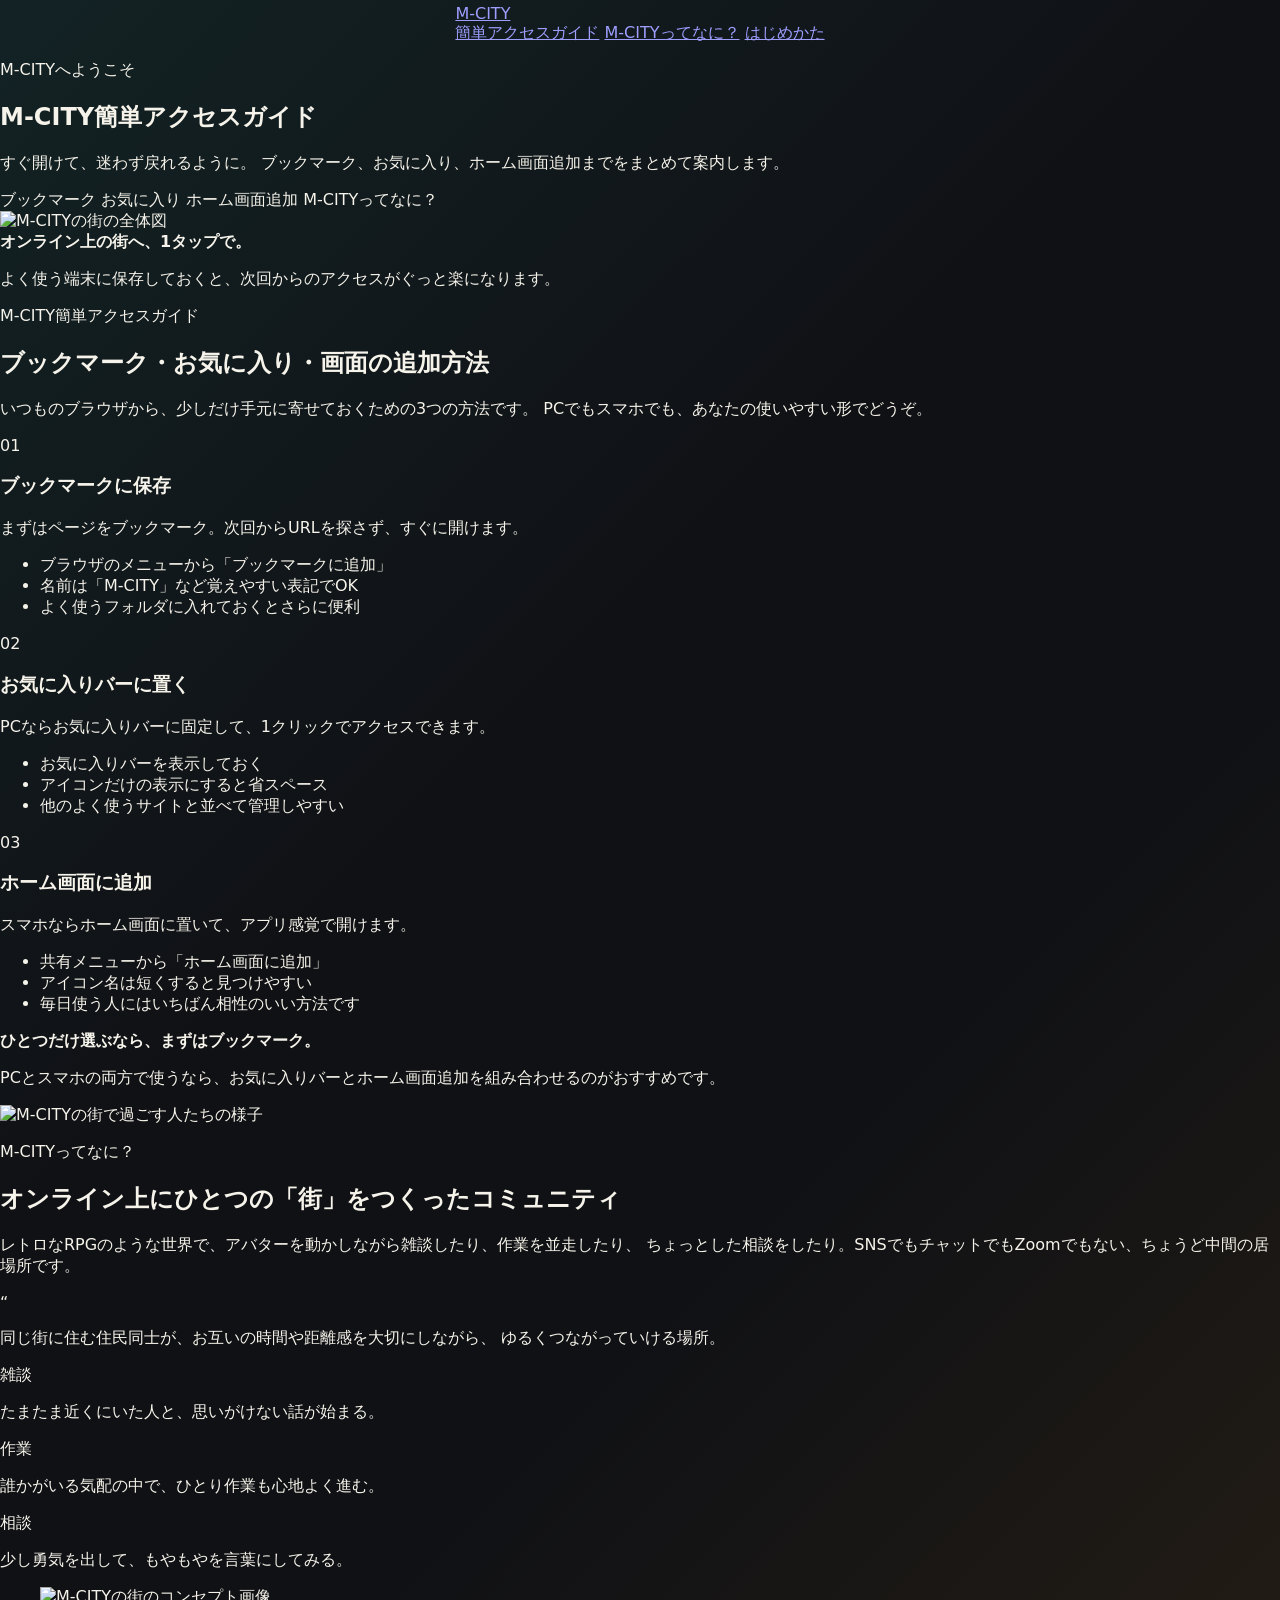
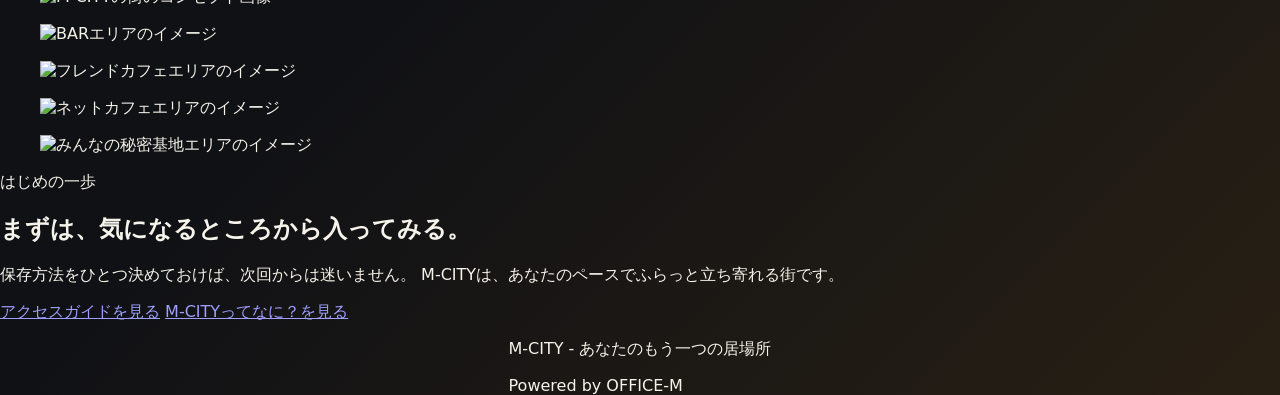
==== commit 01719604: "Revert "Recreate M-CITY three-page site structure" This reverts commit ea613a27bbd7a2993e760e6bb0e83" ====
--- a/index.html
+++ b/index.html
@@ -3,89 +3,197 @@
   <head>
     <meta charset="utf-8">
     <meta name="viewport" content="width=device-width, initial-scale=1">
-    <title>Blob Chain</title>
+    <title>M-CITYへようこそ</title>
     <meta
       name="description"
-      content="A browser-based falling color chain puzzle game."
+      content="M-CITYのトップページ。簡単アクセスガイドと、M-CITYとは何かをわかりやすく紹介します。"
     >
+    <link rel="preconnect" href="https://fonts.googleapis.com">
+    <link rel="preconnect" href="https://fonts.gstatic.com" crossorigin>
     <link
-      rel="icon"
-      href="data:image/svg+xml,%3Csvg xmlns='http://www.w3.org/2000/svg' viewBox='0 0 64 64'%3E%3Ccircle cx='32' cy='32' r='26' fill='%232dd4bf'/%3E%3Ccircle cx='23' cy='22' r='7' fill='%23fff' fill-opacity='.7'/%3E%3C/svg%3E"
+      href="https://fonts.googleapis.com/css2?family=Noto+Sans+JP:wght@400;500;700;900&family=Orbitron:wght@700;900&display=swap"
+      rel="stylesheet"
     >
     <link rel="stylesheet" href="styles.css">
   </head>
   <body>
-    <main class="app-shell">
-      <section class="game-stage" aria-label="Blob Chain play field">
-        <canvas id="gameCanvas" width="720" height="1440"></canvas>
-        <div id="statusOverlay" class="status-overlay">
-          <strong id="statusTitle">Blob Chain</strong>
-          <span id="statusText">Ready</span>
-          <button class="primary-action" type="button" data-action="start">
-            Start
-          </button>
+    <div class="bg-orb bg-orb-a"></div>
+    <div class="bg-orb bg-orb-b"></div>
+
+    <header class="site-header">
+      <a class="brand" href="#top" aria-label="M-CITY トップへ戻る">
+        <span class="brand-mark" aria-hidden="true"></span>
+        <span class="brand-text">M-CITY</span>
+      </a>
+      <nav class="site-nav" aria-label="ページ内移動">
+        <a href="#guide">簡単アクセスガイド</a>
+        <a href="#about">M-CITYってなに？</a>
+        <a href="#cta">はじめかた</a>
+      </nav>
+    </header>
+
+    <main id="top">
+      <section class="hero section-shell">
+        <div class="hero-copy">
+          <p class="eyebrow">M-CITYへようこそ</p>
+          <h1>M-CITY簡単アクセスガイド</h1>
+          <p class="lead">
+            すぐ開けて、迷わず戻れるように。
+            ブックマーク、お気に入り、ホーム画面追加までをまとめて案内します。
+          </p>
+
+          <div class="hero-points" aria-label="このページの見どころ">
+            <span>ブックマーク</span>
+            <span>お気に入り</span>
+            <span>ホーム画面追加</span>
+            <span>M-CITYってなに？</span>
+          </div>
+        </div>
+
+        <div class="hero-visual">
+          <div class="hero-frame">
+            <img src="assets/mcity/hero-town.png" alt="M-CITYの街の全体図">
+          </div>
+          <div class="hero-note">
+            <strong>オンライン上の街へ、1タップで。</strong>
+            <p>よく使う端末に保存しておくと、次回からのアクセスがぐっと楽になります。</p>
+          </div>
         </div>
       </section>
 
-      <aside class="hud" aria-label="Game status">
-        <header class="brand">
-          <h1>Blob Chain</h1>
-          <p>落ちもの連鎖パズル</p>
-        </header>
+      <section id="guide" class="guide section-shell">
+        <div class="section-heading">
+          <p class="section-kicker">M-CITY簡単アクセスガイド</p>
+          <h2>ブックマーク・お気に入り・画面の追加方法</h2>
+          <p>
+            いつものブラウザから、少しだけ手元に寄せておくための3つの方法です。
+            PCでもスマホでも、あなたの使いやすい形でどうぞ。
+          </p>
+        </div>
 
-        <section class="stat-grid" aria-label="Score board">
-          <div>
-            <span>Score</span>
-            <strong id="scoreValue">0</strong>
+        <div class="guide-grid">
+          <article class="guide-card guide-card-cyan">
+            <div class="guide-index">01</div>
+            <h3>ブックマークに保存</h3>
+            <p>まずはページをブックマーク。次回からURLを探さず、すぐに開けます。</p>
+            <ul>
+              <li>ブラウザのメニューから「ブックマークに追加」</li>
+              <li>名前は「M-CITY」など覚えやすい表記でOK</li>
+              <li>よく使うフォルダに入れておくとさらに便利</li>
+            </ul>
+          </article>
+
+          <article class="guide-card guide-card-magenta">
+            <div class="guide-index">02</div>
+            <h3>お気に入りバーに置く</h3>
+            <p>PCならお気に入りバーに固定して、1クリックでアクセスできます。</p>
+            <ul>
+              <li>お気に入りバーを表示しておく</li>
+              <li>アイコンだけの表示にすると省スペース</li>
+              <li>他のよく使うサイトと並べて管理しやすい</li>
+            </ul>
+          </article>
+
+          <article class="guide-card guide-card-lime">
+            <div class="guide-index">03</div>
+            <h3>ホーム画面に追加</h3>
+            <p>スマホならホーム画面に置いて、アプリ感覚で開けます。</p>
+            <ul>
+              <li>共有メニューから「ホーム画面に追加」</li>
+              <li>アイコン名は短くすると見つけやすい</li>
+              <li>毎日使う人にはいちばん相性のいい方法です</li>
+            </ul>
+          </article>
+        </div>
+
+        <div class="guide-foot">
+          <div class="guide-foot-copy">
+            <strong>ひとつだけ選ぶなら、まずはブックマーク。</strong>
+            <p>PCとスマホの両方で使うなら、お気に入りバーとホーム画面追加を組み合わせるのがおすすめです。</p>
           </div>
-          <div>
-            <span>Best</span>
-            <strong id="bestValue">0</strong>
+          <div class="guide-foot-image">
+            <img src="assets/mcity/event-collage.png" alt="M-CITYの街で過ごす人たちの様子">
           </div>
-          <div>
-            <span>Chain</span>
-            <strong id="chainValue">0</strong>
+        </div>
+      </section>
+
+      <section id="about" class="about section-shell">
+        <div class="section-heading section-heading-wide">
+          <p class="section-kicker">M-CITYってなに？</p>
+          <h2>オンライン上にひとつの「街」をつくったコミュニティ</h2>
+          <p>
+            レトロなRPGのような世界で、アバターを動かしながら雑談したり、作業を並走したり、
+            ちょっとした相談をしたり。SNSでもチャットでもZoomでもない、ちょうど中間の居場所です。
+          </p>
+        </div>
+
+        <div class="about-layout">
+          <div class="about-copy">
+            <div class="quote-box">
+              <span class="quote-mark">“</span>
+              <p>
+                同じ街に住む住民同士が、お互いの時間や距離感を大切にしながら、
+                ゆるくつながっていける場所。
+              </p>
+            </div>
+
+            <div class="feature-list">
+              <div>
+                <span>雑談</span>
+                <p>たまたま近くにいた人と、思いがけない話が始まる。</p>
+              </div>
+              <div>
+                <span>作業</span>
+                <p>誰かがいる気配の中で、ひとり作業も心地よく進む。</p>
+              </div>
+              <div>
+                <span>相談</span>
+                <p>少し勇気を出して、もやもやを言葉にしてみる。</p>
+              </div>
+            </div>
           </div>
-          <div>
-            <span>Level</span>
-            <strong id="levelValue">1</strong>
+
+          <div class="about-visual">
+            <figure class="about-card about-card-main">
+              <img src="assets/mcity/concept-town.jpeg" alt="M-CITYの街のコンセプト画像">
+            </figure>
+            <div class="about-side">
+              <figure class="about-card about-card-small">
+                <img src="assets/mcity/bar.jpeg" alt="BARエリアのイメージ">
+              </figure>
+              <figure class="about-card about-card-small">
+                <img src="assets/mcity/friend-cafe.jpeg" alt="フレンドカフェエリアのイメージ">
+              </figure>
+              <figure class="about-card about-card-small">
+                <img src="assets/mcity/net-cafe.jpeg" alt="ネットカフェエリアのイメージ">
+              </figure>
+              <figure class="about-card about-card-small">
+                <img src="assets/mcity/secret-base.jpeg" alt="みんなの秘密基地エリアのイメージ">
+              </figure>
+            </div>
           </div>
-        </section>
+        </div>
+      </section>
 
-        <section class="next-panel" aria-label="Next pair">
-          <span>Next</span>
-          <canvas id="nextCanvas" width="220" height="220"></canvas>
-        </section>
-
-        <section class="tool-row" aria-label="Game actions">
-          <button type="button" data-action="restart" title="New game" aria-label="New game">
-            &#8635;
-          </button>
-          <button type="button" data-action="pause" title="Pause" aria-label="Pause">
-            &#9208;
-          </button>
-        </section>
-
-        <section class="touch-pad" aria-label="Touch controls">
-          <button type="button" data-action="left" title="Left" aria-label="Left">
-            &#8592;
-          </button>
-          <button type="button" data-action="rotate" title="Rotate" aria-label="Rotate">
-            &#8635;
-          </button>
-          <button type="button" data-action="right" title="Right" aria-label="Right">
-            &#8594;
-          </button>
-          <button type="button" data-action="soft" title="Down" aria-label="Down">
-            &#8595;
-          </button>
-          <button class="wide" type="button" data-action="drop" title="Drop" aria-label="Drop">
-            Drop
-          </button>
-        </section>
-      </aside>
+      <section id="cta" class="cta section-shell">
+        <div class="cta-card">
+          <p class="section-kicker">はじめの一歩</p>
+          <h2>まずは、気になるところから入ってみる。</h2>
+          <p>
+            保存方法をひとつ決めておけば、次回からは迷いません。
+            M-CITYは、あなたのペースでふらっと立ち寄れる街です。
+          </p>
+          <div class="cta-actions">
+            <a class="button button-primary" href="#guide">アクセスガイドを見る</a>
+            <a class="button button-secondary" href="#about">M-CITYってなに？を見る</a>
+          </div>
+        </div>
+      </section>
     </main>
 
-    <script src="game.js" defer></script>
+    <footer class="site-footer">
+      <p>M-CITY - あなたのもう一つの居場所</p>
+      <span>Powered by OFFICE-M</span>
+    </footer>
   </body>
 </html>
